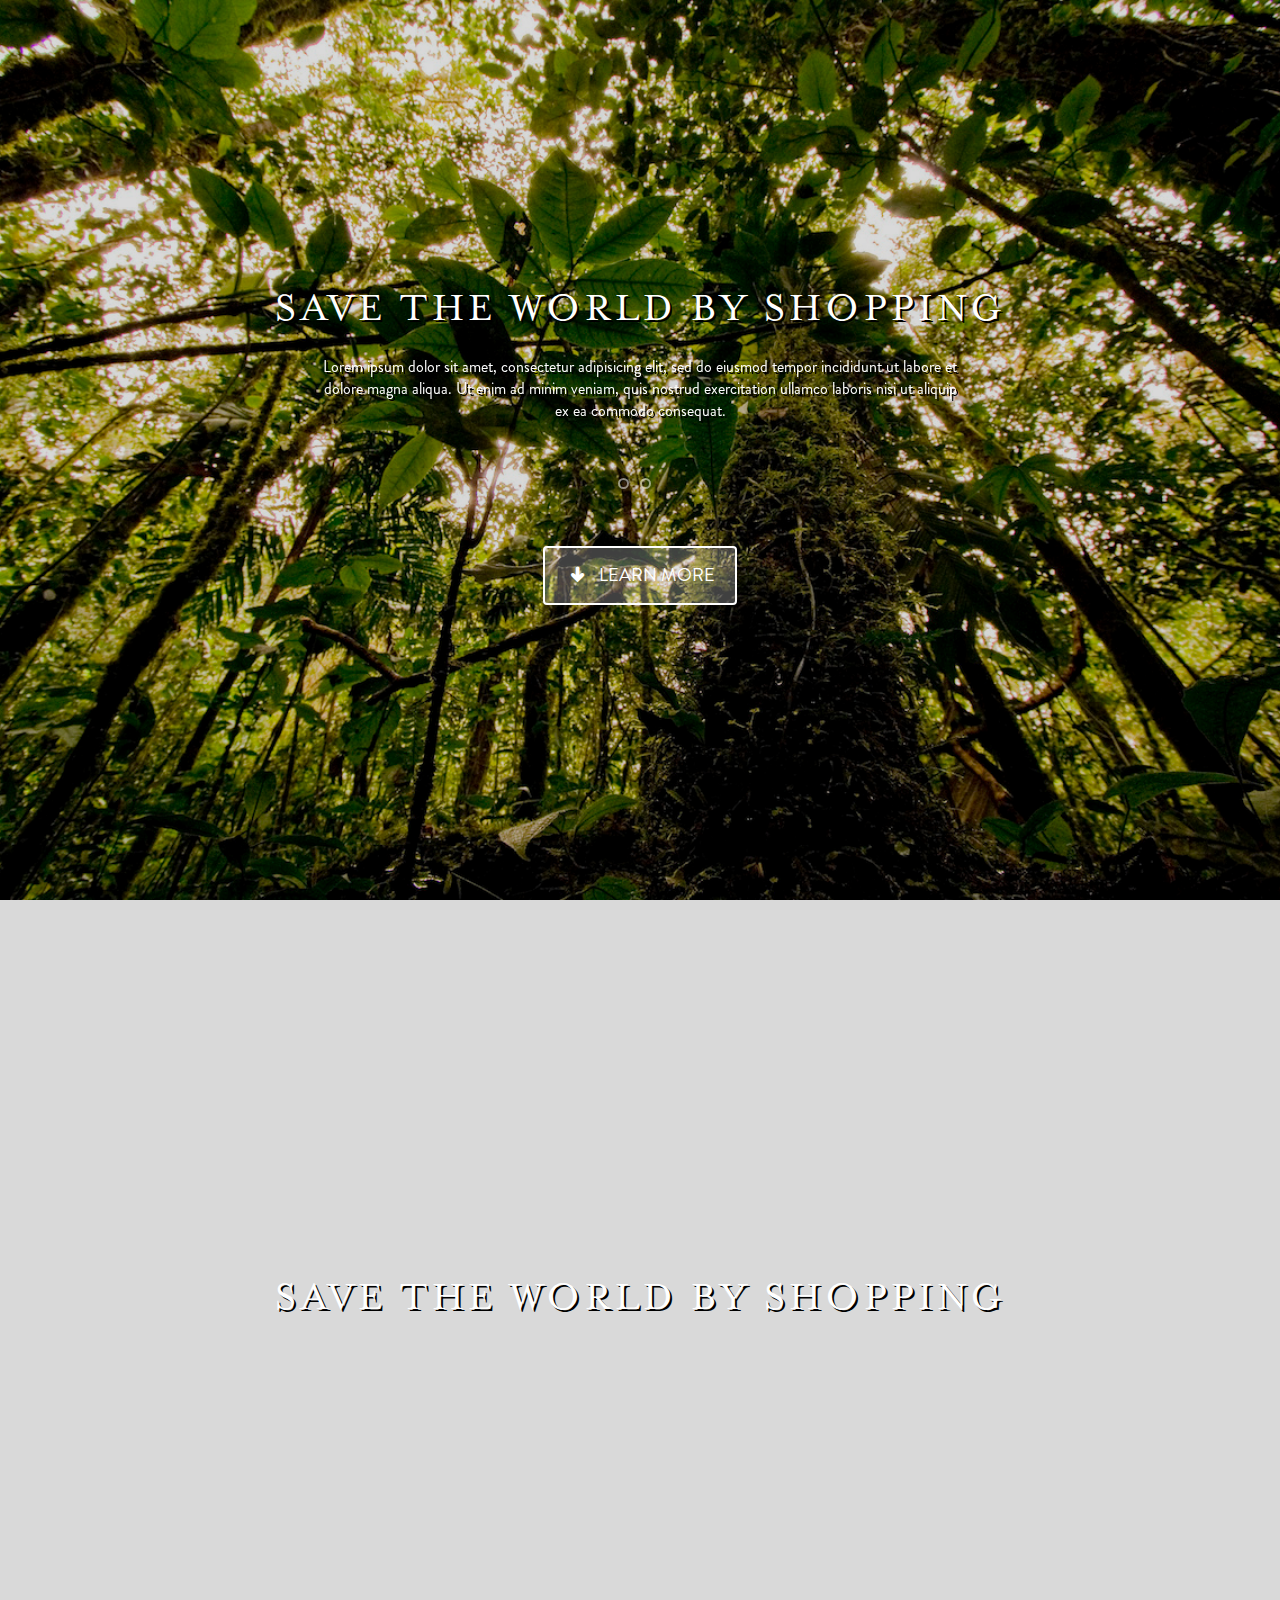
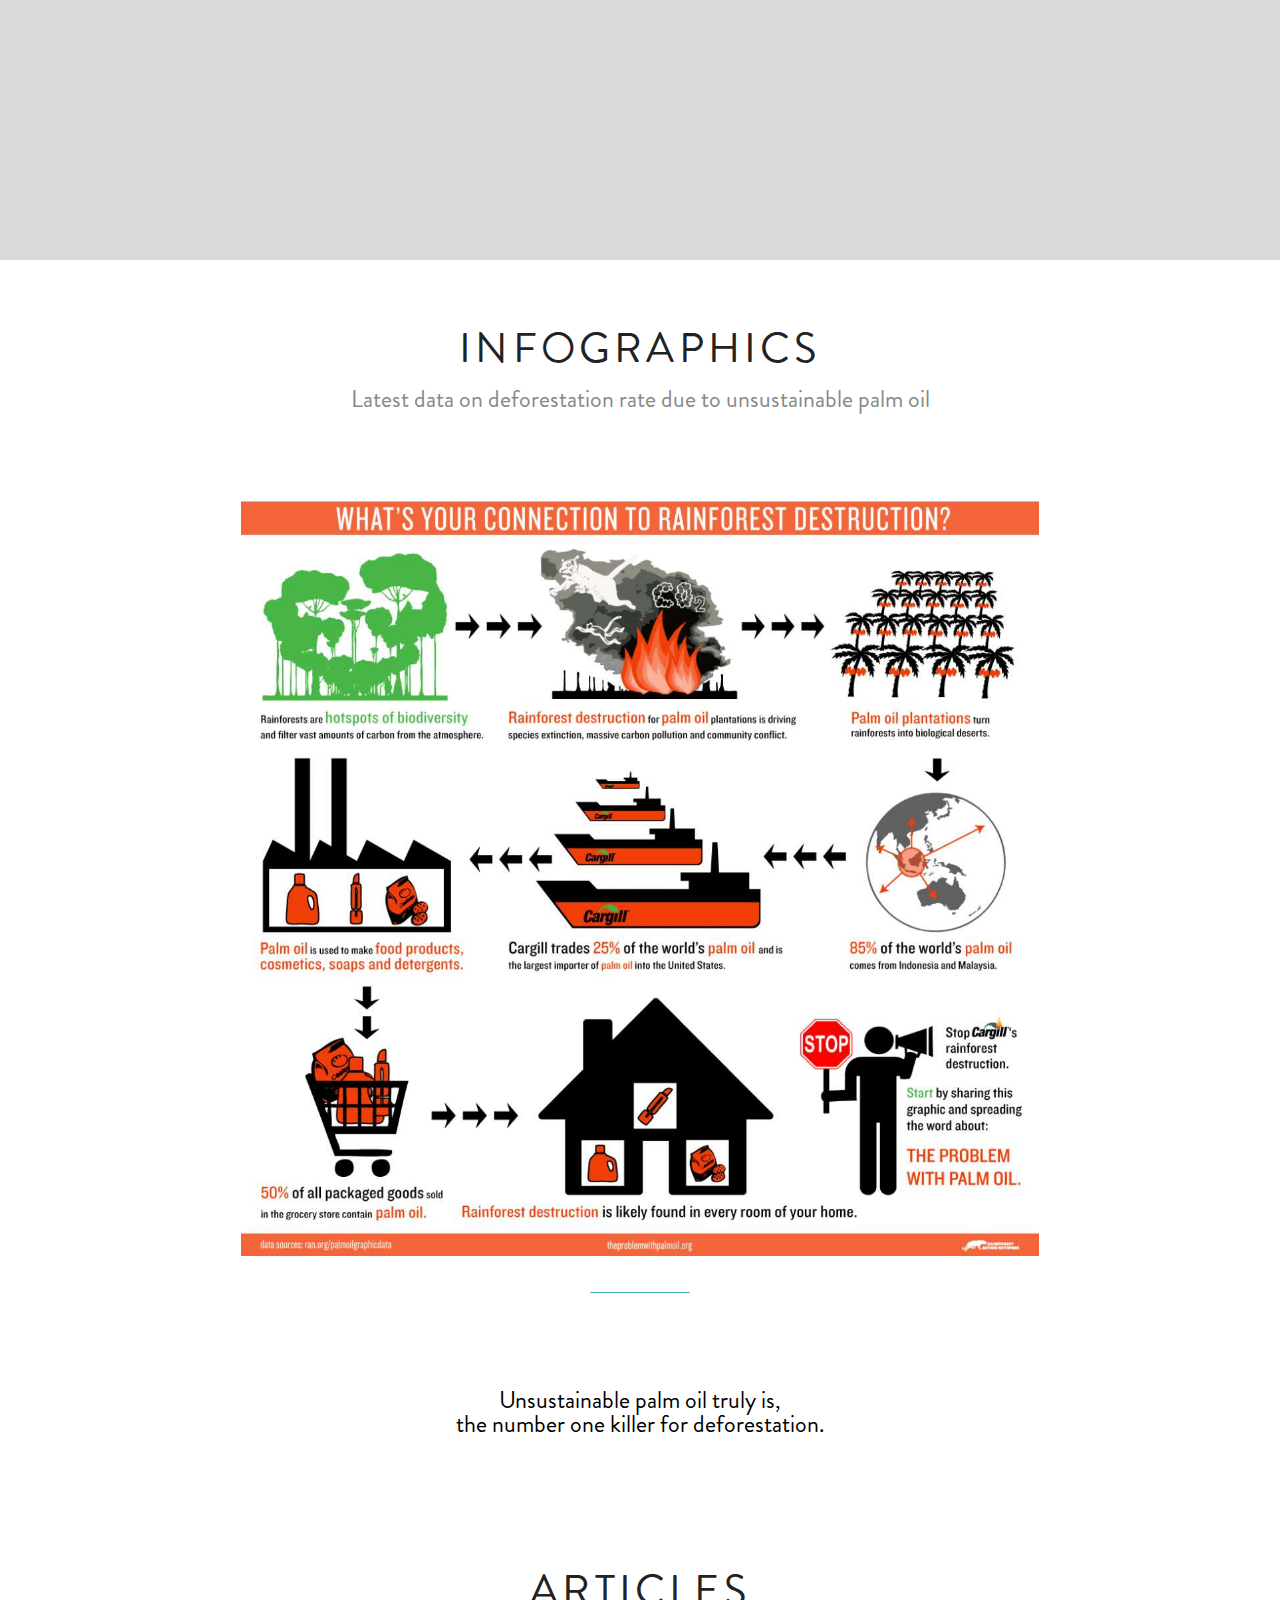
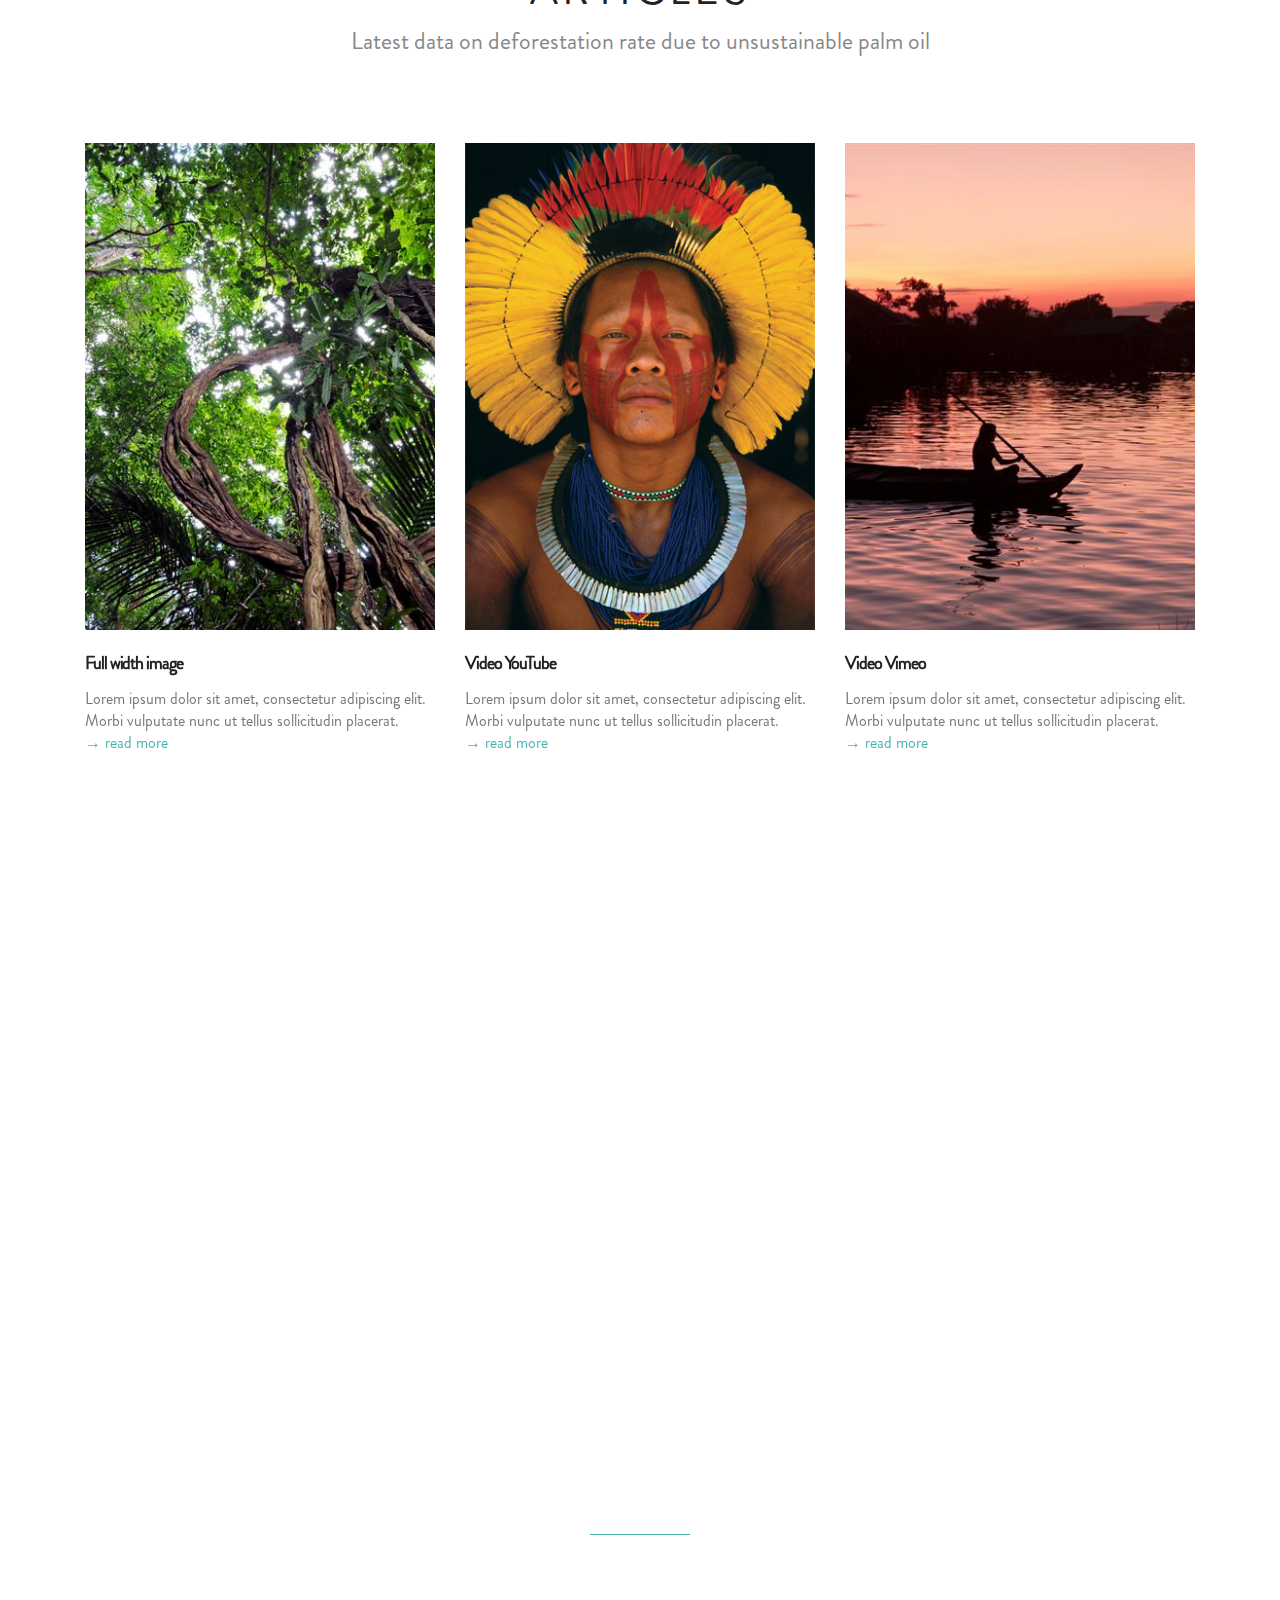
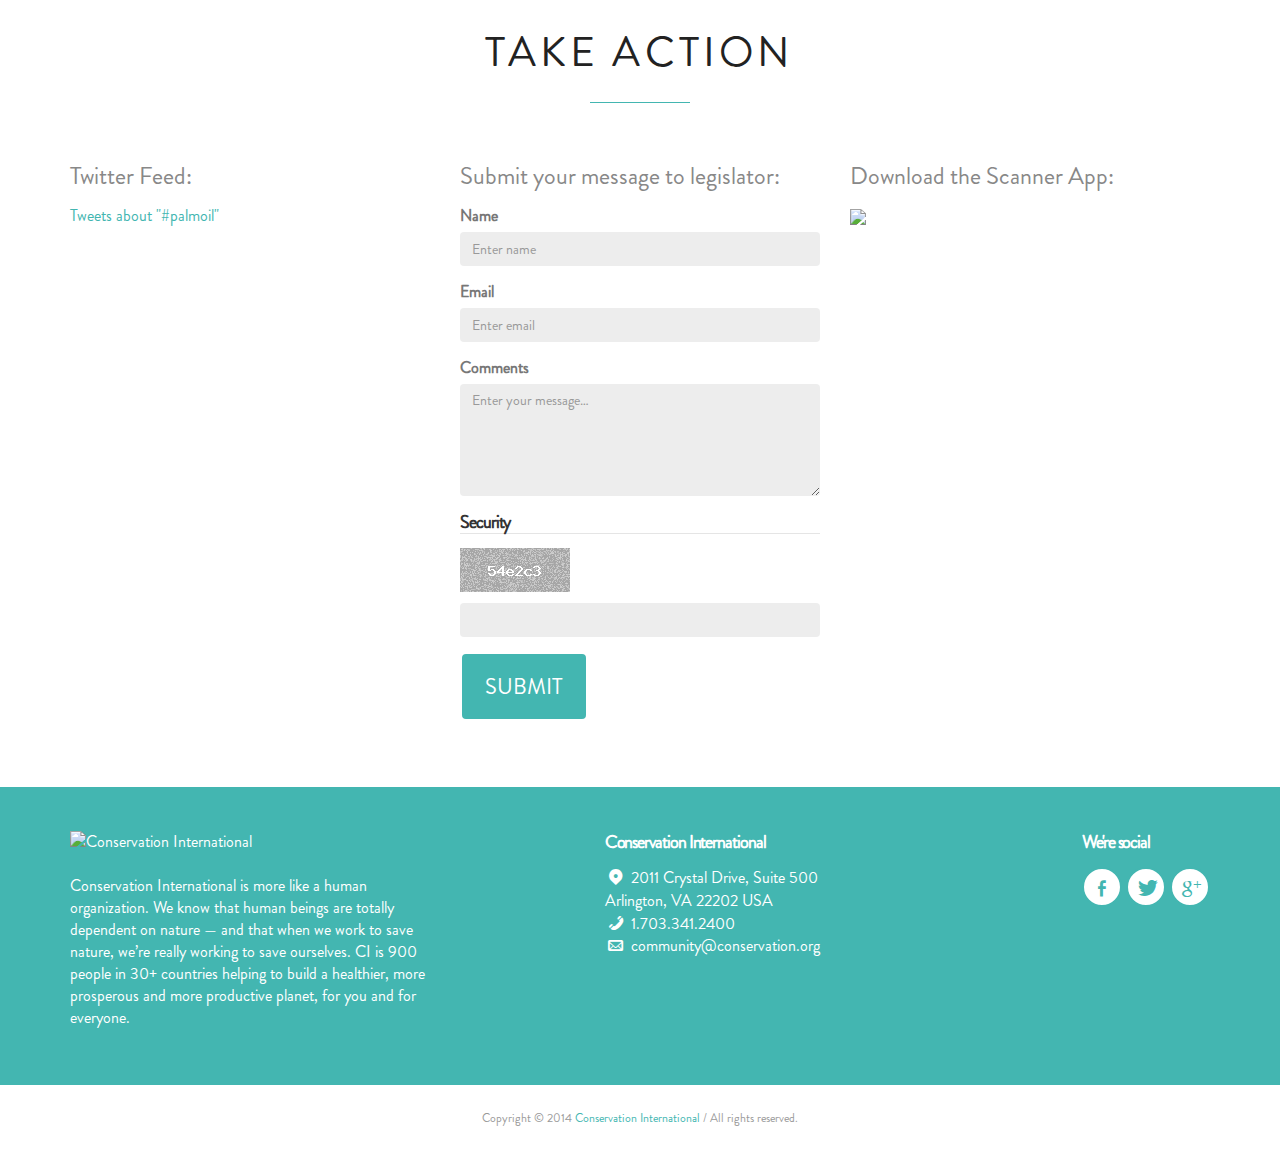
==== index.html @ 69b13fef "first commit" ====
<!DOCTYPE html>
<!--[if lt IE 7 ]><html class="ie ie6" lang="en"> <![endif]-->
<!--[if IE 7 ]><html class="ie ie7" lang="en"> <![endif]-->
<!--[if IE 8 ]><html class="ie ie8" lang="en"> <![endif]-->
<!--[if (gte IE 9)|!(IE)]><!-->
<html lang="en">
<!--<![endif]-->
<head>
		<!-- Basic Page Needs
		================================================== -->
		<meta charset="utf-8">
		<title>Conservation International</title>
		<meta name="description" content="Conservation International">
		<meta name="author" content="Chip">
		<!-- Mobile Specific Metas
		================================================== -->
		<meta name="viewport" content="width=device-width, initial-scale=1, maximum-scale=1">
		<!-- CSS
		================================================== -->
		<!-- Bootstrap  -->
		<link type="text/css" rel="stylesheet" href="css/bootstrap.min.css">
		<!-- web font  -->
		<!-- plugin css  -->
		<link rel="stylesheet" type="text/css" href="js-plugin/animate.css" />
		<link rel="stylesheet" type="text/css" href="js-plugin/magnific-popup.css" />
		<link type="text/css" rel="stylesheet" href="js-plugin/style.css">
		<link rel="stylesheet" type="text/css" href="js-plugin/flexslider.css" />
		<link rel="stylesheet" type="text/css" href="js-plugin/jquery.pageslide.css" />
		<!-- Owl carousel-->
		<link rel="stylesheet" href="js-plugin/owl.carousel.css">
		<link rel="stylesheet" href="js-plugin/owl.theme.css">
		<!-- icon fonts -->
		<link type="text/css" rel="stylesheet" href="css/custom-icons.css">
		<link type="text/css" rel="stylesheet" href="css/custom-icons-ie7.css">
		<!-- Custom css -->
		<link type="text/css" rel="stylesheet" href="css/layout.css">
		<link type="text/css" id="colors" rel="stylesheet" href="css/sea-green.css">
		<!--[if lt IE 9]><script src="http://html5shim.googlecode.com/svn/trunk/html5.js"></script> <![endif]-->
		<script src="js-plugin/modernizr-2.6.1.min.js"></script>
		<!-- Favicons
		================================================== -->
		<link rel="shortcut icon" href="images/favicon.ico">
		<link rel="apple-touch-icon" href="images/apple-touch-icon.png">
		<link rel="apple-touch-icon" sizes="72x72" href="images/apple-touch-icon-72x72.png">
		<link rel="apple-touch-icon" sizes="114x114" href="images/apple-touch-icon-114x114.png">
		<link rel="apple-touch-icon" sizes="144x144" href="images/apple-touch-icon-144x144.png">
	</head>
	<body data-spy="scroll" data-target="#scrollTarget" data-offset="150" id="fullScreen">
		<!-- Preloader -->
		<!-- <div id="preloader">
			<div id="status">
				<img src="images/theme-pics/loader.gif" alt=""/><h1 class="noSubtitle">Welcome home</h1>
			</div>
		</div> -->
		<!-- Preloader -->
		<!-- Primary Page Layout 
		================================================== -->
		<!-- globalWrapper -->
		<div id="globalWrapper" class="localscroll">
			<!-- header -->
			<header id="mainHeader" class="navbar-fixed-top" role="banner">
				<div class="container">
					<nav class="navbar navbar-default scrollMenu" role="navigation">
						<div class="navbar-header">
							<button type="button" class="navbar-toggle" data-toggle="collapse" data-target=".navbar-ex1-collapse"> <span class="sr-only">Toggle navigation</span> <span class="icon-bar"></span> <span class="icon-bar"></span> <span class="icon-bar"></span> </button>
							<a class="navbar-brand" href="index-fullscreen.html">
								<h2>Palm Oil Web Hub</h2>
								<!-- <img src="images/main-logo.png" alt="Ashley website template"/>-->
							</a> </div>
							<div class="collapse navbar-collapse navbar-ex1-collapse" id="scrollTarget">
								<ul class="nav navbar-nav pull-right">
									<li class="active"><a href="#homeFullScreen"><i class="icon-home-outline"></i>Home</a> </li>
									<li><a href="#infographics"><i class="icon-star"></i>Infographics</a> </li>
									<li><a href="#articles"><i class="icon-thumbs-up"></i>Articles</a> </li>
									<li><a href="#video"><i class="icon-popup-1"></i>Video</a> </li>
									<li><a href="#takeaction"><i class="icon-users"></i>Take Action</a> </li>
									<!-- <li><a href="#contactSlice"><i class="icon-mail"></i>Contact</a> </li> -->
								</ul>
							</div>

						</nav>
					</div>
				</header>
				<!-- header -->
				<!-- content -->
				<section id="homeFullScreen" data-stellar-background-ratio="0.5">
					<div class="maskParent" >
						<div class="paralaxMask"></div>
						<div id="fullScreenSliderWrapper">
							<div id="logoBig">
								<!-- <img class="img-responsive" src="images/main-logo-big.png" alt="Little Neko Ashley Bootstrap 3 Parallax One Page" /> -->
								<h1>Save the World by Shopping</h1>	
							</div>

							<div class="flexslider" id="flexHome">
								<ul class="slides">
									<!-- <li>
										<h1>Save the World by Shopping</h1>							
									</li> -->
									<li>
										<p>Lorem ipsum dolor sit amet, consectetur adipisicing elit, sed do eiusmod tempor incididunt ut labore et dolore magna aliqua. Ut enim ad minim veniam, quis nostrud exercitation ullamco laboris nisi ut aliquip ex ea commodo consequat.</p>
									</li>
									<li>
										<p>Lorem ipsum dolor sit amet, consectetur adipisicing elit, sed do eiusmod tempor incididunt ut labore et dolore magna aliqua. Ut enim ad minim veniam, quis nostrud exercitation ullamco laboris nisi ut aliquip ex ea commodo consequat.</p>
									</li>
								</ul>
							</div> 
							<a href="#paralaxSlice5" class="homeBtn btn"><i class="icon-down"></i>learn more</a>
						</div>
					</div>
				</section>
				<!-- about us -->
				<!-- <section class="slice noPaddingBottom" id="about">
					<div class="container">
						<div class="row">
							<div class="col-xs-12">
								<h1>About us</h1>
								<h2 class="subTitle">Ashley is a versatile one page website template</h2>
							</div>
						</div>

						<div class="row">
							<div class="col-sm-4"> <img src="images/theme-pics/services.png" alt="services" class="img-responsive"> </div>
							<div class="col-sm-4">
								<h2>Build your website, now!</h2>

								<p>This did not seem to encourage the witness at all: he kept shifting  from one foot to the other, looking uneasily at the Queen, and in  his confusion he bit a large piece out of his teacup instead of the  bread-and-butter.
								</p>

								<p>Just at this moment Alice felt a very curious sensation, which puzzled  her a good deal until she made out what it was: she was beginning to  grow larger again, and she thought at first she would get up and leave  the court; but on second thoughts she decided to remain where she was as  long as there was room for her.'Have you guessed the riddle yet?' the Hatter said, turning to Alice again.
								</p>
							</div>

							<div class="col-sm-4">
								<h2>Ashley website template</h2>
								<p> The Hatter's remark seemed to have no sort of meaning in it, and yet it was certainly English. 'I don't quite understand you,' she said, as politely as she could. 'The Dormouse is asleep again,' said the Hatter, and he poured a little hot tea upon its nose. </p>
								<h3>I don't quite understand you</h3>
								<p> The Dormouse shook its head impatiently, and said, without opening its eyes, 'Of course, of course; just what I was going to remark myself.'  </p>
							</div>
						</div>
						<div class="row">
							<div class="col-xs-12 mt30">
								<div class="alert alert-info alert-dismissable">
									<button type="button" class="close" data-dismiss="alert" aria-hidden="true">&times;</button>
									<strong>Heads up!</strong> This template comes with all the features you need. <a href="features.html" class="alert-link portfolioSheet">check them here</a>
								</div>
							</div>
						</div>
						<div class="row mt30">
							<div class="col-md-8">
								<div class="jumbotron">
									<div class="container">
										<h2> You will fall in love with Ashley!</h2>
										<p>This is a simple hero unit, a simple jumbotron-style component for calling extra attention to featured content or information.</p>
										<p><a class="btn btn-lg" href="https://wrapbootstrap.com/theme/ashley-one-page-parallax-bootstrap-3-WB0R11207">Buy me now!</a></p>
									</div>
								</div>		
							</div>
							<div class="col-md-4 hidden-xs">
								<img src="images/theme-pics/home-girl.png" alt="Ashley, Bootstrap website template" class="img-responsive">
							</div>
						</div>
					</div>
				</section> -->
				<!-- about us -->

				<!-- services -->
				<!-- <section class="slice color4" id="services">
					<div class="container">
						<div class="row">
							<div class="col-xs-12">
								<h1>Our services</h1>
								<h2 class="subTitle">We are doing a couple of things you might be interested in</h2>
							</div>
						</div>
						<div class="row">
							<div class="col-md-3 col-sm-6 ">
								<article class="boxFeature-2">
									<i class="icon-star iconBig"></i>
									<h2>Clean design</h2>
									<p>Elegant layouts that help you organize your content in the best way</p>
								</article>
							</div>

							<div class="col-md-3 col-sm-6">
								<article class="boxFeature-2">
									<i class="icon-code-outline iconBig"></i>
									<h2>HTML5 & CSS3</h2>
									<p>Built with modern technologies like HTML5 and CSS3, SEO optimised</p>
								</article>
							</div>

							<div class="col-md-3 col-sm-6">
								<article class="boxFeature-2">
									<i class="icon-th-large-outline iconBig"></i>
									<h2>Responsive design</h2>
									<p>Compatible with various desktop, tablet, and mobile devices.</p>
								</article>
							</div>

							<div class="col-md-3 col-sm-6">
								<article class="boxFeature-2">
									<i class="icon-pencil iconBig"></i>
									<h2>Easy Customization</h2>
									<p>Clear code and documentation, base on Bootstrap 3</p>
								</article>
							</div>	

						</div>
					</div>
				</section> -->
				<!-- services --> 






				
				<div id="paralaxSlice5" data-stellar-background-ratio="0.5">
					<div class="maskParent">
						<div class="paralaxMask"></div>
						<div class="paralaxText container">
							<div id="logoBig">
								<!-- <img class="img-responsive" src="images/main-logo-big.png" alt="Little Neko Ashley Bootstrap 3 Parallax One Page" /> -->
								<h1>Save the World by Shopping</h1>	
							</div>

							<div class="flexslider" id="flexHome">
								<ul class="slides">
									<li>
										<p>Lorem ipsum dolor sit amet, consectetur adipisicing elit, sed do eiusmod tempor incididunt ut labore et dolore magna aliqua. Ut enim ad minim veniam, quis nostrud exercitation ullamco laboris nisi ut aliquip ex ea commodo consequat.</p>
									</li>
									<li>
										<p>Lorem ipsum dolor sit amet, consectetur adipisicing elit, sed do eiusmod tempor incididunt ut labore et dolore magna aliqua. Ut enim ad minim veniam, quis nostrud exercitation ullamco laboris nisi ut aliquip ex ea commodo consequat.</p>
									</li>
								</ul>
							</div> 
							<!-- <blockquote class="bigTitle">Mobile first, truly responsive,<br /> based on bootstrap 3</blockquote> -->
						</div>
					</div>
				</div>
	
				<section class="slice" id="infographics">
					<div class="container clearfix">
						<div class="row">
							<div class="col-sm-12">
								<h1>Infographics</h1>
								<h2 class="subTitle">Latest data on deforestation rate due to unsustainable palm oil</h2>
								<img src="images/infographic.jpg" style="width:70%; height:auto; margin:auto; display: block;">
							</div>
						</div>
					</div>
				</section>		


				<section class="slice" id="quote">
					<div class="container clearfix">
						<div class="row">
							<div class="col-sm-12">
								<h2 style="width:100%; color:#000; margin:auto; text-align: center;">Unsustainable palm oil truly is,<br /> the number one killer for deforestation.</h2>
							</div>
						</div>
					</div>
				</section>	
							<!-- <nav id="filter" class="col-md-12 text-center">
								<ul>
									<li><a href="" class="current btn btn-sm" data-filter="*">All</a></li>
									<li><a href=""  class="btn btn-sm" data-filter=".graphics" >Graphics</a></li>
									<li><a href=""  class="btn btn-sm" data-filter=".women">Women</a></li>
									<li ><a href="" class="btn btn-sm" data-filter=".cats">Cats</a></li>
								</ul>
							</nav> -->
				<section class="slice" id="articles">
					<div class="container clearfix">
						<div class="row">
							<div class="col-sm-12">			
							<h1>Articles</h1>
								<h2 class="subTitle">Latest data on deforestation rate due to unsustainable palm oil</h2>

							<div class="portfolio-items  isotopeWrapper clearfix imgHover" id="3">
								<article class="col-sm-4 isotopeItem women">
									<section class="imgWrapper">
										<img alt="" src="images/vign6.png" class="img-responsive">
									</section>
									<div class="mediaHover">
										<div class="mask"></div>
										<div class="iconLinks"> 
											<a href="portfolio-project-fullwidth-image.html" title="link" class="sizer portfolioSheet">
												<i class="icon-picture iconRounded iconBig"></i>
												<span>link</span>
											</a> 
											<a href="images/zoom6.jpg" class="image-link" title="Full width image">
												<i class="icon-search iconRounded iconBig"></i>
												<span>zoom</span>
											</a> 
										</div>
									</div>
									<section class="boxContent">
										<h3>Full width image</h3>
										<p>
											Lorem ipsum dolor sit amet, consectetur adipiscing elit. Morbi vulputate nunc ut tellus sollicitudin placerat. <br>
											<a href="portfolio-project-fullwidth-image.html" class="moreLink portfolioSheet">&rarr; read more</a>
										</p>
									</section>
								</article>

								<article class="col-sm-4 isotopeItem cats">
									<section class="imgWrapper"> 
										<img alt="" src="images/vign1.png" class="img-responsive"> 
									</section>
									<div class="mediaHover">
										<div class="mask"></div>
										<div class="iconLinks"> 
											<a href="portfolio-project-fullwidth-video.html" title="link" class="portfolioSheet sizer">
												<i class="icon-videocam iconRounded iconBig"></i>
												<span>link</span>
											</a> 
											<a href="http://www.youtube.com/watch?v=aqrtF7L86NQ" class="image-iframe" title="Video Popup" >
												<i class="icon-search iconRounded iconBig"></i>
												<span>video</span>
											</a> 
										</div>   
									</div>
									<section class="boxContent">
										<h3>Video YouTube</h3>
										<p>Lorem ipsum dolor sit amet, consectetur adipiscing elit. Morbi vulputate nunc ut tellus sollicitudin placerat. <br>
											<a href="portfolio-project-fullwidth-video.html" class="moreLink portfolioSheet">&rarr; read more</a>
										</p>
									</section>
								</article>

								<article class="col-sm-4 isotopeItem graphics">
									<section class="imgWrapper">
										<img alt="" src="images/vign7.png" class="img-responsive">
									</section>
									<div class="mediaHover">
										<div class="mask"></div>
										<div class="iconLinks"> 
											<a href="portfolio-project-fullwidth-video.html" title="link" class="sizer portfolioSheet">
												<i class="icon-videocam iconRounded iconBig"></i>
												<span>link</span>
											</a> 
											<a href="http://vimeo.com/ondemand/5335/75660130" class="image-iframe" title="Video Popup" >
												<i class="icon-search iconRounded iconBig"></i>
												<span>video</span>
											</a> 
										</div>
									</div>
									<section class="boxContent">
										<h3>Video Vimeo</h3>
										<p>Lorem ipsum dolor sit amet, consectetur adipiscing elit. Morbi vulputate nunc ut tellus sollicitudin placerat. <br>
											<a href="portfolio-project-fullwidth-video.html" class="moreLink portfolioSheet">&rarr; read more</a>
										</p>
									</section>
								</article>

								<!-- <article class="col-sm-4 isotopeItem cats">
									<section class="imgWrapper">
										<img alt="" src="images/vign3.jpg" class="img-responsive">
									</section>
									<div class="mediaHover">
										<div class="mask"></div>
										<div class="iconLinks"> 
											<a href="portfolio-project-fullwidth-carousel.html" title="link" class="sizer portfolioSheet">
												<i class="icon-camera iconRounded iconBig"></i>
												<span>link</span>
											</a> 
											<a href="images/carousel-1.jpg" class="image-link" title="Zoom" data-gallery="images/carousel-2.jpg,images/carousel-3.jpg">
												<i class="icon-search iconRounded iconBig"></i>
												<span>gallery</span>
											</a> 
										</div>
									</div>
									<section class="boxContent">
										<h3>Gallery</h3>
										<p> Lorem ipsum dolor sit amet, consectetur adipiscing elit. Morbi vulputate nunc ut tellus sollicitudin placerat. <br>
											<a href="portfolio-project-fullwidth-carousel.html" class="moreLink portfolioSheet">&rarr; read more</a> 
										</p>
									</section>
								</article>
								<article class="col-sm-4 isotopeItem cats">
									<section class="imgWrapper"> 
										<img alt="" src="images/vign2.jpg" class="img-responsive"> 
									</section>
									<div class="mediaHover">
										<div class="mask"></div>
										<div class="iconLinks">
											<a href="portfolio-project-fullwidth-carousel.html" title="link" class="sizer portfolioSheet"> <i class="icon-picture iconRounded iconBig"></i>
												<span>link</span>
											</a>
											<a href="images/zoom2.jpg" class="image-link" title="Gallery Popup" >
												<i class="icon-search iconRounded iconBig"></i>
												<span>zoom</span>
											</a>
										</div>
									</div>
									<section class="boxContent">
										<h3>Lorem ipsum dolor sit amet</h3>
										<p> Lorem ipsum dolor sit amet, consectetur adipiscing elit. Morbi vulputate nunc ut tellus sollicitudin placerat. <br>
											<a href="portfolio-project-fullwidth-carousel.html" class="moreLink portfolioSheet">&rarr; read more</a> 
										</p>
									</section>
								</article>

								<article class="col-sm-4 isotopeItem women">
									<section class="imgWrapper"> 
										<img alt="" src="images/vign4.jpg" class="img-responsive"> 
									</section>
									<div class="mediaHover">
										<div class="mask"></div>
										<div class="iconLinks">
											<a href="portfolio-project-fullwidth-image.html" title="link" class="sizer portfolioSheet">
												<i class="icon-picture iconRounded iconBig"></i>
												<span>link</span>
											</a>
											<a href="images/zoom4.jpg" class="image-link" title="Zoom">
												<i class="icon-search iconRounded iconBig"></i>
												<span>zoom</span>
											</a>
										</div>
									</div>
									<section class="boxContent">
										<h3>Lorem ipsum dolor sit amet</h3>
										<p> Lorem ipsum dolor sit amet, consectetur adipiscing elit. Morbi vulputate nunc ut tellus sollicitudin placerat. <br>
											<a href="portfolio-project-fullwidth-image.html" class="moreLink portfolioSheet">&rarr; read more</a> 
										</p>
									</section>
								</article>


								<article class="col-sm-4 isotopeItem graphics">
									<section class="imgWrapper"> 
										<img alt="" src="images/vign8.jpg" class="img-responsive"> 
									</section>
									<div class="mediaHover">
										<div class="mask"></div>
										<div class="iconLinks">
											<a href="portfolio-project-fullwidth-image.html" title="link" class="sizer portfolioSheet">
												<i class="icon-picture iconRounded iconBig"></i>
												<span>link</span>
											</a>
											<a href="images/zoom8.jpg" class="image-link" title="Zoom" >
												<i class="icon-search iconRounded iconBig"></i>
												<span>zoom</span>
											</a>
										</div>
									</div>
									<section class="boxContent">
										<h3>Lorem ipsum dolor sit amet</h3>
										<p>Lorem ipsum dolor sit amet, consectetur adipiscing elit. Morbi vulputate nunc ut tellus sollicitudin placerat.<br>
											<a href="portfolio-project-fullwidth-image.html" class="moreLink portfolioSheet">&rarr; read more</a> 
										</p>
									</section>
								</article>

								<article class="col-sm-4 isotopeItem women">
									<section class="imgWrapper"> 
										<img alt="" src="images/vign5.jpg" class="img-responsive"> 
									</section>
									<div class="mediaHover">
										<div class="mask"></div>
										<div class="iconLinks">
											<a href="portfolio-project-fullwidth-image.html" title="link" class="sizer portfolioSheet">
												<i class="icon-picture iconRounded iconBig"></i>
												<span>link</span>
											</a>
											<a href="images/zoom5.jpg" class="image-link" title="Zoom" >
												<i class="icon-search iconRounded iconBig"></i>
												<span>zoom</span>
											</a>
										</div>
									</div>
									<section class="boxContent">
										<h3>Lorem ipsum dolor sit amet</h3>
										<p>Lorem ipsum dolor sit amet, consectetur adipiscing elit. Morbi vulputate nunc ut tellus sollicitudin placerat.<br>
											<a href="portfolio-project-fullwidth-image.html" class="moreLink portfolioSheet">&rarr; read more</a> 
										</p>
									</section>
								</article>

								<article class="col-sm-4 isotopeItem graphics">
									<section class="imgWrapper"> 
										<img alt="" src="images/vign9.jpg" class="img-responsive"> 
									</section>
									<div class="mediaHover">
										<div class="mask"></div>
										<div class="iconLinks">
											<a href="portfolio-project-fullwidth-carousel.html" title="link" class="sizer portfolioSheet">
												<i class="icon-camera iconRounded iconBig"></i>
												<span>link</span>
											</a>
											<a href="images/zoom9.jpg" class="image-link" title="Zoom">
												<i class="icon-search iconRounded iconBig"></i>
												<span>zoom</span>
											</a> </div>
										</div>
										<section class="boxContent">
											<h3>Lorem ipsum dolor sit amet</h3>
											<p> Lorem ipsum dolor sit amet, consectetur adipiscing elit. Morbi vulputate nunc ut tellus sollicitudin placerat. <br>
												<a href="portfolio-project-fullwidth-carousel.html" class="moreLink portfolioSheet">&rarr; read more</a> 
											</p>
										</section> 
									</article>-->

								</div>
								<br>
								<br>
								<section id="video">
								<div class="videoWrapper">
									<!-- Copy & Pasted from YouTube -->
									<iframe width="560" height="349" src="http://player.vimeo.com/video/27234046" frameborder="0" allowfullscreen></iframe>
								</div>
							</section>
							</div>
						</div>
					</section>

					<!-- 
					<div id="paralaxSlice1" data-stellar-background-ratio="0.5">
						<div class="maskParent">
							<div class="paralaxMask"></div>
							<div class="paralaxText">
								<i class="icon-star iconBig"></i>
								<blockquote class="mt15">Write drunk; edit sober.<br/><small>ERNEST HEMINGWAY </small></blockquote>
							</div>
						</div>
					</div>
					<section class="slice" id="team">
						<div class="container">
							<div class="row">
								<div class="col-xs-12">
									<h1>Meet our team</h1>
									<h2 class="subTitle">We are beautiful and smart</h2>
								</div>
								
								<div class="col-sm-4">
									<article>
										<div><img src="images/pic2.jpg" alt="" class="img-responsive"></div>
										<div class="boxContent color4">
											<h3>Johanna Newsom</h3>
											<p>Salesman</p>
										</div>
										<div class="boxContent color1"> <a href="mailto:your.email@little-neko.com">j.newsom@ashley.com</a>
											<ul class="socialNetwork mt15">
												<li><a href="#" class="tips" title="" data-original-title="follow me on Facebook"><i class="icon-facebook-1 iconRounded"></i></a></li>
												<li><a href="#" class="tips" title="" data-original-title="follow me on Twitter"><i class="icon-twitter-bird iconRounded"></i></a></li>
												<li><a href="#" class="tips" title="" data-original-title="follow me on Google+"><i class="icon-gplus-1 iconRounded"></i></a></li>
												<li><a href="#" class="tips" title="" data-original-title="follow me on Linkedin"><i class="icon-linkedin-1 iconRounded"></i></a></li>
												<li><a href="#" class="tips" title="" data-original-title="follow me on Tumblr"><i class="icon-tumblr-1 iconRounded"></i></a></li>
											</ul>
										</div>
									</article>
								</div>
								<div class="col-sm-4">
									<article>
										<div><img src="images/pic3.jpg" alt="" class="img-responsive"></div>
										<div class="boxContent color4">
											<h3>Alexander Doe</h3>
											<p>Graphic designer</p>
										</div>
										<div class="boxContent color1"> <a href="mailto:your.email@little-neko.com">a.doe@ashley.com</a>
											<ul class="socialNetwork mt15">
												<li><a href="#" class="tips" title="" data-original-title="follow me on Facebook"><i class="icon-facebook-1 iconRounded"></i></a></li>
												<li><a href="#" class="tips" title="" data-original-title="follow me on Twitter"><i class="icon-twitter-bird iconRounded"></i></a></li>
												<li><a href="#" class="tips" title="" data-original-title="follow me on Google+"><i class="icon-gplus-1 iconRounded"></i></a></li>
												<li><a href="#" class="tips" title="" data-original-title="follow me on Linkedin"><i class="icon-linkedin-1 iconRounded"></i></a></li>
												<li><a href="#" class="tips" title="" data-original-title="follow me on YouTube"><i class="icon-youtube iconRounded"></i></a></li>
											</ul>
										</div>
									</article>
								</div>
								<div class="col-sm-4">
									<article>
										<div><img src="images/pic4.jpg" alt="" class="img-responsive"></div>
										<div class="boxContent color4">
											<h3>Pamela Anderson</h3>
											<p>Programmer</p>
										</div>
										<div class="boxContent color1"> <a href="mailto:your.email@little-neko.com">p.anderson66@ashley.com</a>
											<ul class="socialNetwork mt15">
												<li> <a href="#" class="tips" title="" data-original-title="follow me on Facebook"><i class="icon-facebook-1 iconRounded"></i></a> </li>
												<li> <a href="#" class="tips" title="" data-original-title="follow me on Twitter"><i class="icon-twitter-bird iconRounded"></i></a> </li>
												<li> <a href="#" class="tips" title="" data-original-title="follow me on Google+"><i class="icon-gplus-1 iconRounded"></i></a> </li>
												<li> <a href="#" class="tips" title="" data-original-title="follow me on Linkedin"><i class="icon-linkedin-1 iconRounded"></i> </a> </li>
												<li> <a href="#" class="tips" title="" data-original-title="follow me on Flickr"><i class="icon-flickr iconRounded"></i> </a> </li>
											</ul>
										</div>
									</article>
								</div>
							</div>
						</div>
					</section>

					<div id="paralaxSlice4" data-stellar-background-ratio="0.5" >
						<div class="maskParent">
							<div class="paralaxMask"></div>

							<div class="paralaxText">
								<blockquote>Keep in touch with us</blockquote>

							</div>
						</div>
					</div>

				-->
					<section class="slice"  id="takeaction" >
						<div class="container">
							<div class="row">

								<div class="col-sm-12">
									<h1 class="noSubtitle">Take Action</h1>
								</div>
								
								<div class="col-sm-4">
									<h2>Twitter Feed:</h2>
									<a class="twitter-timeline" href="https://twitter.com/search?q=%23palmoil" data-widget-id="470923567345831936">Tweets about "#palmoil"</a>
<script>!function(d,s,id){var js,fjs=d.getElementsByTagName(s)[0],p=/^http:/.test(d.location)?'http':'https';if(!d.getElementById(id)){js=d.createElement(s);js.id=id;js.src=p+"://platform.twitter.com/widgets.js";fjs.parentNode.insertBefore(js,fjs);}}(document,"script","twitter-wjs");</script>
								</div>


								<form method="post" action="js-plugin/neko-contact-ajax-plugin/php/form-handler.php" id="contactfrm" role="form">

								<div class="col-sm-4"> 
									<h2>Submit your message to legislator:</h2>
									<div class="form-group">
										<label for="name">Name</label>
										<input type="text" class="form-control" name="name" id="name" placeholder="Enter name"  title="Please enter your name (at least 2 characters)"/>
									</div>
									<div class="form-group">
										<label for="email">Email</label>
										<input type="email" class="form-control" name="email" id="email" placeholder="Enter email" title="Please enter a valid email address"/>
									</div>
									<div class="form-group">
										<label for="comments">Comments</label>
										<textarea name="comment" class="form-control" id="comments" cols="3" rows="5" placeholder="Enter your message…" title="Please enter your message (at least 10 characters)"></textarea>
									</div>
									<fieldset class="clearfix securityCheck">
										<legend>Security</legend>
										<div class="form-group">
											<img src="js-plugin/image.php" alt="Image verification" id="verifyImg"/>
											<input class="required form-control" id="verify" name="verify" type="text" >
										</div>
									</fieldset>
									
									<div class="result"></div>
									<button name="submit" type="submit" class="btn btn-lg" id="submit"> Submit</button>
									
								</div>
								</form>
									
									<div class="col-sm-4">
										<h2>Download the Scanner App:</h2>
										<div class="form-group">
											<img src="http://wheniwork.com/wp-content/themes/wheniwork-2013/library/images/android-employee-scheduling-app.png" style="width:100%; height:auto;">
										</div>
										
									</div>                        
							</div>
						</div>
					</section>
					
					<!-- call to action -->
					<!-- <div class="container mb15">
						<div class="row">
							<div class="col-md-12">
								<div class="color1 ctaBox ">
									<div class="container">
										<div class="row">
											<div class="col-md-8">
												<h1>
													<strong>Ashley Bootstrap Website Template</strong> is perfect for simple and clean presentation of your business.
												</h1>

											</div>
											<div class="col-md-4">
												<a class="btn btn-lg" title="" href="https://wrapbootstrap.com/theme/ashley-one-page-parallax-bootstrap-3-WB0R11207" target="blank">
													<i class="icon-flash"></i> purchase now
												</a>
											</div>
										</div>
									</div>
								</div>
							</div>
						</div>
					</div> -->
					<!-- call to action -->

					<!-- content -->
					<!-- footer -->
					<footer class="color4">
						<section id="mainFooter">
							<div class="container" id="footer">
								<div class="row">
									<div class="col-sm-4">
										<div class="footerWidget">
											<img src="http://www.conservation.org/style%20library/ci/images/logomark.svg?1392946337" alt="Conservation International" id="footerLogo">
											<p><a href="http://www.conservation.org" title="Conservation International">Conservation International</a> is more like a human organization. We know that human beings are totally dependent on nature — and that​ when we work to save nature, we’re really working to save ourselves. CI is​ 900 people in 30+ countries helping to build a healthier, more prosperous and more productive planet, for you and for everyone. </p>
										</div>
									</div>


									<div class="col-sm-4">
										<div class="footerWidget">
											<h3>Conservation International</h3>
											<address>
												<p> <i class="icon-location"></i>&nbsp;2011 Crystal Drive, Suite 500<br>
													Arlington, VA 22202 USA <br>
													<i class="icon-phone"></i>&nbsp;1.703.341.2400 <br>
													<i class="icon-mail"></i>&nbsp;<a href="mailto:community@conservation.org">community@conservation.org</a>
												</p>
											</address>
										</div>
									</div>

									<div class="col-sm-4">
										<div class="footerWidget">
											<h3>We're social</h3>
											<ul class="socialNetwork pull-right">
												<li><a href="#" class="tips" title="follow me on Facebook"><i class="icon-facebook-1 iconRounded"></i></a></li>
												<li><a href="#" class="tips" title="follow me on Twitter" target="_blank"><i class="icon-twitter-bird iconRounded"></i></a></li>
												<li><a href="#" class="tips" title="follow me on Google+"><i class="icon-gplus-1 iconRounded"></i></a></li>
												<!-- <li><a href="#" class="tips" title="follow me on Linkedin"><i class="icon-linkedin-1 iconRounded"></i></a></li>
												<li><a href="#" class="tips" title="follow me on Dribble"><i class="icon-dribbble iconRounded"></i></a></li> -->
											</ul>     
											
										</div>
									</div>

								</div>
							</div>
						</section>
					</footer>
					<section  id="footerRights">
						<div class="container">
							<div class="row">
								<div class="col-sm-12 text-center">
									<p>Copyright © 2014 <a href="http://www.little-neko.com" target="blank">Conservation International</a> / All rights reserved.</p>
								</div>

							</div>
						</div>
					</section>
					<!-- End footer -->
				</div>
				<!-- global wrapper -->
		<!-- End Document 
		================================================== -->
		<script type="text/javascript" src="js-plugin/respond.min.js"></script>
		<script type="text/javascript" src="js-plugin/jquery.min.js"></script>
		<script type="text/javascript" src="js-plugin/jquery-ui-1.8.23.custom.min.js"></script>
		<!-- third party plugins  -->
		<script type="text/javascript" src="js-plugin/bootstrap.js"></script>
		<script type="text/javascript" src="js-plugin/jquery.easing.1.3.js"></script>

		<script type="text/javascript" src="js-plugin/jquery.flexslider-min.js"></script>

		<script type="text/javascript" src="js-plugin/jquery.isotope.min.js"></script>
		<script type="text/javascript" src="js-plugin/jquery.form.js"></script>
		<script type="text/javascript" src="js-plugin/jquery.validate.min.js"></script>
		<script type="text/javascript" src="js-plugin/jquery.magnific-popup.min.js"></script>
		<script type="text/javascript" src="js-plugin/jquery.scrollTo-1.4.3.1-min.js"></script>
		<script type="text/javascript" src="js-plugin/jquery.localscroll-1.2.7-min.js"></script>
		<script type="text/javascript" src="js-plugin/jquery.stellar.min.js"></script>
		<!-- <script type="text/javascript" src="js-plugin/smoothscroll/SmoothScroll.js"></script> -->
		<script type="text/javascript" src="js-plugin/jquery.pageslide-custom.js"></script>
		<script type="text/javascript" src="js-plugin/jquery.sharrre-1.3.4.min.js"></script>

		<script type="text/javascript" src="js-plugin/owl.carousel.min.js"></script>


		<!-- Custom  -->
		<script type="text/javascript" src="js-plugin/custom.js"></script>
	</body>
	</html>
---- js-plugin/style.css ----
/* Start: Recommended Isotope styles */

/**** Isotope Filtering ****/

.isotope-item {
  z-index: 2;
}

.isotope-hidden.isotope-item {
  pointer-events: none;
  z-index: 1;
}

/**** Isotope CSS3 transitions ****/

.isotope,
.isotope .isotope-item {
  -webkit-transition-duration: 0.8s;
     -moz-transition-duration: 0.8s;
      -ms-transition-duration: 0.8s;
       -o-transition-duration: 0.8s;
          transition-duration: 0.8s;
}

.isotope {
  -webkit-transition-property: height, width;
     -moz-transition-property: height, width;
      -ms-transition-property: height, width;
       -o-transition-property: height, width;
          transition-property: height, width;
}

.isotope .isotope-item {
  -webkit-transition-property: -webkit-transform, opacity;
     -moz-transition-property:    -moz-transform, opacity;
      -ms-transition-property:     -ms-transform, opacity;
       -o-transition-property:         top, left, opacity;
          transition-property:         transform, opacity;
}

/**** disabling Isotope CSS3 transitions ****/

.isotope.no-transition,
.isotope.no-transition .isotope-item,
.isotope .isotope-item.no-transition {
  -webkit-transition-duration: 0s;
     -moz-transition-duration: 0s;
      -ms-transition-duration: 0s;
       -o-transition-duration: 0s;
          transition-duration: 0s;
}

/* End: Recommended Isotope styles */



/* disable CSS transitions for containers with infinite scrolling*/
.isotope.infinite-scrolling {
  -webkit-transition: none;
     -moz-transition: none;
      -ms-transition: none;
       -o-transition: none;
          transition: none;
}



/**** Isotope styles ****/

/* required for containers to inherit vertical size from window */
/*html,
body {
  height: 100%;
}*/

#container {
  border: 1px solid #666;
  padding: 5px;
  margin-bottom: 20px;
}

.element {
  width: 110px;
  height: 110px;
  margin: 5px;
  float: left;
  overflow: hidden;
  position: relative;
  background: #888;
  color: #222;
  -webkit-border-top-right-radius: 1.2em;
      -moz-border-radius-topright: 1.2em;
          border-top-right-radius: 1.2em;
}

.element.alkali          { background: #F00; background: hsl(   0, 100%, 50%); }
.element.alkaline-earth  { background: #F80; background: hsl(  36, 100%, 50%); }
.element.lanthanoid      { background: #FF0; background: hsl(  72, 100%, 50%); }
.element.actinoid        { background: #0F0; background: hsl( 108, 100%, 50%); }
.element.transition      { background: #0F8; background: hsl( 144, 100%, 50%); }
.element.post-transition { background: #0FF; background: hsl( 180, 100%, 50%); }
.element.metalloid       { background: #08F; background: hsl( 216, 100%, 50%); }
.element.other.nonmetal  { background: #00F; background: hsl( 252, 100%, 50%); }
.element.halogen         { background: #F0F; background: hsl( 288, 100%, 50%); }
.element.noble-gas       { background: #F08; background: hsl( 324, 100%, 50%); }


.element * {
  position: absolute;
  margin: 0;
}

.element .symbol {
  left: 0.2em;
  top: 0.4em;
  font-size: 3.8em;
  line-height: 1.0em;
  color: #FFF;
}
.element.large .symbol {
  font-size: 4.5em;
}

.element.fake .symbol {
  color: #000;
}

.element .name {
  left: 0.5em;
  bottom: 1.6em;
  font-size: 1.05em;
}

.element .weight {
  font-size: 0.9em;
  left: 0.5em;
  bottom: 0.5em;
}

.element .number {
  font-size: 1.25em;
  font-weight: bold;
  color: hsla(0,0%,0%,.5);
  right: 0.5em;
  top: 0.5em;
}

.variable-sizes .element.width2 { width: 230px; }

.variable-sizes .element.height2 { height: 230px; }

.variable-sizes .element.width2.height2 {
  font-size: 2.0em;
}

.element.large,
.variable-sizes .element.large,
.variable-sizes .element.large.width2.height2 {
  font-size: 3.0em;
  width: 350px;
  height: 350px;
  z-index: 100;
}

.clickable .element:hover {
  cursor: pointer;
}

.clickable .element:hover h3 {
  text-shadow:
    0 0 10px white,
    0 0 10px white
  ;
}

.clickable .element:hover h2 {
  color: white;
}
---- css/custom-icons.css ----
@font-face {
  font-family: 'custom-icons';
  src: url('../font/custom-icons.eot?94416284');
  src: url('../font/custom-icons.eot?94416284#iefix') format('embedded-opentype'),
       url('../font/custom-icons.woff?94416284') format('woff'),
       url('../font/custom-icons.ttf?94416284') format('truetype'),
       url('../font/custom-icons.svg?94416284#custom-icons') format('svg');
  font-weight: normal;
  font-style: normal;
}
/* Chrome hack: SVG is rendered more smooth in Windozze. 100% magic, uncomment if you need it. */
/* Note, that will break hinting! In other OS-es font will be not as sharp as it could be */
/*
@media screen and (-webkit-min-device-pixel-ratio:0) {
  @font-face {
    font-family: 'custom-icons';
    src: url('../font/custom-icons.svg?94416284#custom-icons') format('svg');
  }
}
*/
 
 [class^="icon-"]:before, [class*=" icon-"]:before {
  font-family: "custom-icons";
  font-style: normal;
  font-weight: normal;
  speak: none;
 
  display: inline-block;
  text-decoration: inherit;
  width: 1em;
  margin-right: .2em;
  text-align: center;
  /* opacity: .8; */
 
  /* For safety - reset parent styles, that can break glyph codes*/
  font-variant: normal;
  text-transform: none;
     
  /* fix buttons height, for twitter bootstrap */
  line-height: 1em;
 
  /* Animation center compensation - margins should be symmetric */
  /* remove if not needed */
  margin-left: .2em;
 
  /* you can be more comfortable with increased icons size */
  /* font-size: 120%; */
 
  /* Uncomment for 3D effect */
  /* text-shadow: 1px 1px 1px rgba(127, 127, 127, 0.3); */
}
 
.icon-quote-left:before { content: '\e928'; } /* '' */
.icon-deviantart:before { content: '\e81d'; } /* '' */
.icon-left-open-mini:before { content: '\e804'; } /* '' */
.icon-right-open-mini:before { content: '\e805'; } /* '' */
.icon-left-open-big:before { content: '\e765'; } /* '' */
.icon-right-open-big:before { content: '\e766'; } /* '' */
.icon-music-outline:before { content: '\e800'; } /* '' */
.icon-music:before { content: '\e801'; } /* '' */
.icon-search-outline:before { content: '\e802'; } /* '' */
.icon-search:before { content: '\e803'; } /* '' */
.icon-mail:before { content: '\e806'; } /* '' */
.icon-heart:before { content: '\e807'; } /* '' */
.icon-heart-filled:before { content: '\e80e'; } /* '' */
.icon-star:before { content: '\e812'; } /* '' */
.icon-star-filled:before { content: '\e818'; } /* '' */
.icon-user-outline:before { content: '\e814'; } /* '' */
.icon-user:before { content: '\e81b'; } /* '' */
.icon-users-outline:before { content: '\e823'; } /* '' */
.icon-users:before { content: '\e828'; } /* '' */
.icon-user-add-outline:before { content: '\e829'; } /* '' */
.icon-user-add:before { content: '\e82a'; } /* '' */
.icon-user-delete-outline:before { content: '\e82b'; } /* '' */
.icon-user-delete:before { content: '\e82c'; } /* '' */
.icon-video:before { content: '\e82d'; } /* '' */
.icon-videocam-outline:before { content: '\e82e'; } /* '' */
.icon-videocam:before { content: '\e82f'; } /* '' */
.icon-picture-outline:before { content: '\e80d'; } /* '' */
.icon-picture:before { content: '\e80c'; } /* '' */
.icon-camera-outline:before { content: '\e80b'; } /* '' */
.icon-camera:before { content: '\e80a'; } /* '' */
.icon-th-outline:before { content: '\e809'; } /* '' */
.icon-th:before { content: '\e808'; } /* '' */
.icon-th-large-outline:before { content: '\e80f'; } /* '' */
.icon-th-large:before { content: '\e810'; } /* '' */
.icon-th-list-outline:before { content: '\e813'; } /* '' */
.icon-th-list:before { content: '\e817'; } /* '' */
.icon-ok-outline:before { content: '\e822'; } /* '' */
.icon-ok:before { content: '\e824'; } /* '' */
.icon-cancel-outline:before { content: '\e825'; } /* '' */
.icon-cancel:before { content: '\e836'; } /* '' */
.icon-cancel-alt:before { content: '\e835'; } /* '' */
.icon-cancel-alt-filled:before { content: '\e834'; } /* '' */
.icon-cancel-circled-outline:before { content: '\e833'; } /* '' */
.icon-cancel-circled:before { content: '\e832'; } /* '' */
.icon-plus-outline:before { content: '\e831'; } /* '' */
.icon-plus:before { content: '\e830'; } /* '' */
.icon-minus-outline:before { content: '\e837'; } /* '' */
.icon-minus:before { content: '\e838'; } /* '' */
.icon-divide-outline:before { content: '\e839'; } /* '' */
.icon-divide:before { content: '\e83a'; } /* '' */
.icon-eq-outline:before { content: '\e83b'; } /* '' */
.icon-eq:before { content: '\e83c'; } /* '' */
.icon-info-outline:before { content: '\e83d'; } /* '' */
.icon-info:before { content: '\e83e'; } /* '' */
.icon-home-outline:before { content: '\e83f'; } /* '' */
.icon-home:before { content: '\e840'; } /* '' */
.icon-link-outline:before { content: '\e841'; } /* '' */
.icon-link:before { content: '\e842'; } /* '' */
.icon-attach-outline:before { content: '\e843'; } /* '' */
.icon-attach:before { content: '\e844'; } /* '' */
.icon-lock:before { content: '\e845'; } /* '' */
.icon-lock-filled:before { content: '\e846'; } /* '' */
.icon-lock-open:before { content: '\e847'; } /* '' */
.icon-lock-open-filled:before { content: '\e848'; } /* '' */
.icon-pin-outline:before { content: '\e849'; } /* '' */
.icon-pin:before { content: '\e84a'; } /* '' */
.icon-eye-outline:before { content: '\e84b'; } /* '' */
.icon-eye:before { content: '\e84c'; } /* '' */
.icon-tag:before { content: '\e84d'; } /* '' */
.icon-tags:before { content: '\e84e'; } /* '' */
.icon-bookmark:before { content: '\e84f'; } /* '' */
.icon-flag:before { content: '\e850'; } /* '' */
.icon-flag-filled:before { content: '\e851'; } /* '' */
.icon-thumbs-up:before { content: '\e852'; } /* '' */
.icon-thumbs-down:before { content: '\e853'; } /* '' */
.icon-download-outline:before { content: '\e854'; } /* '' */
.icon-download:before { content: '\e855'; } /* '' */
.icon-upload-outline:before { content: '\e856'; } /* '' */
.icon-upload:before { content: '\e857'; } /* '' */
.icon-upload-cloud-outline:before { content: '\e858'; } /* '' */
.icon-upload-cloud:before { content: '\e859'; } /* '' */
.icon-reply-outline:before { content: '\e85a'; } /* '' */
.icon-reply:before { content: '\e85b'; } /* '' */
.icon-forward-outline:before { content: '\e85c'; } /* '' */
.icon-forward:before { content: '\e85d'; } /* '' */
.icon-code-outline:before { content: '\e85e'; } /* '' */
.icon-code:before { content: '\e85f'; } /* '' */
.icon-export-outline:before { content: '\e860'; } /* '' */
.icon-export:before { content: '\e861'; } /* '' */
.icon-pencil:before { content: '\e862'; } /* '' */
.icon-pen:before { content: '\e863'; } /* '' */
.icon-feather:before { content: '\e866'; } /* '' */
.icon-edit:before { content: '\e865'; } /* '' */
.icon-print:before { content: '\e864'; } /* '' */
.icon-comment:before { content: '\e867'; } /* '' */
.icon-chat:before { content: '\e868'; } /* '' */
.icon-chat-alt:before { content: '\e869'; } /* '' */
.icon-bell:before { content: '\e86a'; } /* '' */
.icon-attention:before { content: '\e86b'; } /* '' */
.icon-attention-filled:before { content: '\e86c'; } /* '' */
.icon-warning-empty:before { content: '\e86d'; } /* '' */
.icon-warning:before { content: '\e86e'; } /* '' */
.icon-contacts:before { content: '\e86f'; } /* '' */
.icon-vcard:before { content: '\e870'; } /* '' */
.icon-address:before { content: '\e871'; } /* '' */
.icon-location-outline:before { content: '\e872'; } /* '' */
.icon-location:before { content: '\e885'; } /* '' */
.icon-map:before { content: '\e884'; } /* '' */
.icon-direction-outline:before { content: '\e883'; } /* '' */
.icon-direction:before { content: '\e882'; } /* '' */
.icon-compass:before { content: '\e881'; } /* '' */
.icon-trash:before { content: '\e880'; } /* '' */
.icon-doc:before { content: '\e87f'; } /* '' */
.icon-doc-text:before { content: '\e87e'; } /* '' */
.icon-doc-add:before { content: '\e87d'; } /* '' */
.icon-doc-remove:before { content: '\e87c'; } /* '' */
.icon-news:before { content: '\e87b'; } /* '' */
.icon-folder:before { content: '\e87a'; } /* '' */
.icon-folder-add:before { content: '\e879'; } /* '' */
.icon-folder-delete:before { content: '\e878'; } /* '' */
.icon-archive:before { content: '\e877'; } /* '' */
.icon-box:before { content: '\e876'; } /* '' */
.icon-rss-outline:before { content: '\e875'; } /* '' */
.icon-rss:before { content: '\e73a'; } /* '' */
.icon-phone-outline:before { content: '\e874'; } /* '' */
.icon-phone:before { content: '\e873'; } /* '' */
.icon-menu-outline:before { content: '\e886'; } /* '' */
.icon-menu:before { content: '\e887'; } /* '' */
.icon-cog-outline:before { content: '\e888'; } /* '' */
.icon-cog:before { content: '\e889'; } /* '' */
.icon-wrench-outline:before { content: '\e88a'; } /* '' */
.icon-wrench:before { content: '\e88b'; } /* '' */
.icon-basket:before { content: '\e88c'; } /* '' */
.icon-calendar-outlilne:before { content: '\e88d'; } /* '' */
.icon-calendar:before { content: '\e88e'; } /* '' */
.icon-mic-outline:before { content: '\e88f'; } /* '' */
.icon-mic:before { content: '\e890'; } /* '' */
.icon-volume-off:before { content: '\e891'; } /* '' */
.icon-volume-low:before { content: '\e892'; } /* '' */
.icon-volume-middle:before { content: '\e893'; } /* '' */
.icon-volume-high:before { content: '\e894'; } /* '' */
.icon-headphones:before { content: '\e895'; } /* '' */
.icon-wristwatch:before { content: '\e896'; } /* '' */
.icon-stopwatch:before { content: '\e897'; } /* '' */
.icon-lightbulb:before { content: '\e898'; } /* '' */
.icon-block-outline:before { content: '\e899'; } /* '' */
.icon-block:before { content: '\e89a'; } /* '' */
.icon-resize-full-outline:before { content: '\e89b'; } /* '' */
.icon-resize-full:before { content: '\e89c'; } /* '' */
.icon-resize-normal-outline:before { content: '\e89d'; } /* '' */
.icon-quote-right:before { content: '\e929'; } /* '' */
.icon-move-outline:before { content: '\e89f'; } /* '' */
.icon-move:before { content: '\e8a0'; } /* '' */
.icon-popup:before { content: '\e8a1'; } /* '' */
.icon-zoom-in-outline:before { content: '\e8a2'; } /* '' */
.icon-zoom-in:before { content: '\e8a3'; } /* '' */
.icon-zoom-out-outline:before { content: '\e8a4'; } /* '' */
.icon-zoom-out:before { content: '\e8a5'; } /* '' */
.icon-popup-1:before { content: '\e8a6'; } /* '' */
.icon-left-open-outline:before { content: '\e8a7'; } /* '' */
.icon-left-open:before { content: '\e8a8'; } /* '' */
.icon-right-open-outline:before { content: '\e8a9'; } /* '' */
.icon-right-open:before { content: '\e8aa'; } /* '' */
.icon-down:before { content: '\e8ab'; } /* '' */
.icon-left:before { content: '\e8ac'; } /* '' */
.icon-right:before { content: '\e8ad'; } /* '' */
.icon-up:before { content: '\e8ae'; } /* '' */
.icon-down-outline:before { content: '\e8af'; } /* '' */
.icon-left-outline:before { content: '\e8b0'; } /* '' */
.icon-right-outline:before { content: '\e8b1'; } /* '' */
.icon-up-outline:before { content: '\e8b2'; } /* '' */
.icon-down-small:before { content: '\e8b3'; } /* '' */
.icon-left-small:before { content: '\e8b4'; } /* '' */
.icon-right-small:before { content: '\e8b5'; } /* '' */
.icon-up-small:before { content: '\e8b6'; } /* '' */
.icon-cw-outline:before { content: '\e8b7'; } /* '' */
.icon-cw:before { content: '\e8b8'; } /* '' */
.icon-arrows-cw-outline:before { content: '\e8b9'; } /* '' */
.icon-arrows-cw:before { content: '\e8ba'; } /* '' */
.icon-loop-outline:before { content: '\e8bb'; } /* '' */
.icon-loop:before { content: '\e8bc'; } /* '' */
.icon-loop-alt-outline:before { content: '\e8bd'; } /* '' */
.icon-loop-alt:before { content: '\e8be'; } /* '' */
.icon-shuffle:before { content: '\e8bf'; } /* '' */
.icon-play-outline:before { content: '\e8c0'; } /* '' */
.icon-play:before { content: '\e8c1'; } /* '' */
.icon-stop-outline:before { content: '\e8c2'; } /* '' */
.icon-stop:before { content: '\e8c3'; } /* '' */
.icon-pause-outline:before { content: '\e8c4'; } /* '' */
.icon-pause:before { content: '\e8c5'; } /* '' */
.icon-fast-fw-outline:before { content: '\e8c6'; } /* '' */
.icon-fast-fw:before { content: '\e8c7'; } /* '' */
.icon-rewind-outline:before { content: '\e8c8'; } /* '' */
.icon-rewind:before { content: '\e8c9'; } /* '' */
.icon-record-outline:before { content: '\e8ca'; } /* '' */
.icon-record:before { content: '\e8cb'; } /* '' */
.icon-eject-outline:before { content: '\e8cc'; } /* '' */
.icon-eject:before { content: '\e8cd'; } /* '' */
.icon-eject-alt-outline:before { content: '\e8ce'; } /* '' */
.icon-eject-alt:before { content: '\e8cf'; } /* '' */
.icon-bat1:before { content: '\e8d0'; } /* '' */
.icon-bat2:before { content: '\e8d1'; } /* '' */
.icon-bat3:before { content: '\e8d2'; } /* '' */
.icon-bat4:before { content: '\e8d3'; } /* '' */
.icon-bat-charge:before { content: '\e8d4'; } /* '' */
.icon-plug:before { content: '\e8d5'; } /* '' */
.icon-target-outline:before { content: '\e8e0'; } /* '' */
.icon-target:before { content: '\e8e5'; } /* '' */
.icon-wifi-outline:before { content: '\e8e6'; } /* '' */
.icon-wifi:before { content: '\e8e7'; } /* '' */
.icon-desktop:before { content: '\e8f5'; } /* '' */
.icon-laptop:before { content: '\e8f4'; } /* '' */
.icon-tablet:before { content: '\e8f6'; } /* '' */
.icon-mobile:before { content: '\e8f7'; } /* '' */
.icon-contrast:before { content: '\e8f8'; } /* '' */
.icon-globe-outline:before { content: '\e90a'; } /* '' */
.icon-globe:before { content: '\e90b'; } /* '' */
.icon-globe-alt-outline:before { content: '\e90c'; } /* '' */
.icon-globe-alt:before { content: '\e90d'; } /* '' */
.icon-sun:before { content: '\e90e'; } /* '' */
.icon-sun-filled:before { content: '\e90f'; } /* '' */
.icon-cloud:before { content: '\e910'; } /* '' */
.icon-flash-outline:before { content: '\e911'; } /* '' */
.icon-flash:before { content: '\e912'; } /* '' */
.icon-moon:before { content: '\e913'; } /* '' */
.icon-waves-outline:before { content: '\e8d6'; } /* '' */
.icon-waves:before { content: '\e8df'; } /* '' */
.icon-rain:before { content: '\e8e4'; } /* '' */
.icon-cloud-sun:before { content: '\e8e8'; } /* '' */
.icon-drizzle:before { content: '\e8e9'; } /* '' */
.icon-snow:before { content: '\e8f2'; } /* '' */
.icon-cloud-flash:before { content: '\e8f3'; } /* '' */
.icon-cloud-wind:before { content: '\e8f9'; } /* '' */
.icon-wind:before { content: '\e8fa'; } /* '' */
.icon-plane-outline:before { content: '\e8fb'; } /* '' */
.icon-plane:before { content: '\e902'; } /* '' */
.icon-leaf:before { content: '\e905'; } /* '' */
.icon-lifebuoy:before { content: '\e906'; } /* '' */
.icon-briefcase:before { content: '\e907'; } /* '' */
.icon-brush:before { content: '\e908'; } /* '' */
.icon-pipette:before { content: '\e909'; } /* '' */
.icon-power-outline:before { content: '\e914'; } /* '' */
.icon-power:before { content: '\e915'; } /* '' */
.icon-check-outline:before { content: '\e916'; } /* '' */
.icon-check:before { content: '\e917'; } /* '' */
.icon-gift:before { content: '\e8d7'; } /* '' */
.icon-temperatire:before { content: '\e8de'; } /* '' */
.icon-chart-outline:before { content: '\e8e3'; } /* '' */
.icon-chart:before { content: '\e8ea'; } /* '' */
.icon-chart-alt-outline:before { content: '\e8eb'; } /* '' */
.icon-chart-alt:before { content: '\e8f1'; } /* '' */
.icon-chart-bar-outline:before { content: '\e8f0'; } /* '' */
.icon-chart-bar:before { content: '\e8fc'; } /* '' */
.icon-chart-pie-outline:before { content: '\e8fd'; } /* '' */
.icon-chart-pie:before { content: '\e8fe'; } /* '' */
.icon-credit-card:before { content: '\e904'; } /* '' */
.icon-clipboard:before { content: '\e918'; } /* '' */
.icon-key-outline:before { content: '\e919'; } /* '' */
.icon-key:before { content: '\e91a'; } /* '' */
.icon-flow-split:before { content: '\e91b'; } /* '' */
.icon-flow-merge:before { content: '\e91c'; } /* '' */
.icon-flow-parallel:before { content: '\e91d'; } /* '' */
.icon-flow-cross:before { content: '\e91e'; } /* '' */
.icon-certificate-outline:before { content: '\e8d8'; } /* '' */
.icon-certificate:before { content: '\e8dd'; } /* '' */
.icon-scissors-outline:before { content: '\e8e2'; } /* '' */
.icon-scissors:before { content: '\e8e1'; } /* '' */
.icon-flask:before { content: '\e8ec'; } /* '' */
.icon-wine:before { content: '\e8ed'; } /* '' */
.icon-coffee:before { content: '\e8ef'; } /* '' */
.icon-beer:before { content: '\e8ff'; } /* '' */
.icon-anchor-outline:before { content: '\e900'; } /* '' */
.icon-anchor:before { content: '\e901'; } /* '' */
.icon-puzzle-outline:before { content: '\e903'; } /* '' */
.icon-puzzle:before { content: '\e91f'; } /* '' */
.icon-tree:before { content: '\e920'; } /* '' */
.icon-calculator:before { content: '\e921'; } /* '' */
.icon-infinity-outline:before { content: '\e922'; } /* '' */
.icon-infinity:before { content: '\e923'; } /* '' */
.icon-pi-outline:before { content: '\e924'; } /* '' */
.icon-pi:before { content: '\e925'; } /* '' */
.icon-at:before { content: '\e926'; } /* '' */
.icon-at-circled:before { content: '\e927'; } /* '' */
.icon-looped-square-outline:before { content: '\e8d9'; } /* '' */
.icon-looped-square-interest:before { content: '\e8dc'; } /* '' */
.icon-sort-alphabet-outline:before { content: '\e8da'; } /* '' */
.icon-sort-alphabet:before { content: '\e8db'; } /* '' */
.icon-sort-numeric-outline:before { content: '\e8ee'; } /* '' */
.icon-gplus-1:before { content: '\e815'; } /* '' */
.icon-reddit:before { content: '\e821'; } /* '' */
.icon-dribbble:before { content: '\e816'; } /* '' */
.icon-flickr:before { content: '\e820'; } /* '' */
.icon-linkedin-1:before { content: '\e81c'; } /* '' */
.icon-rss-3:before { content: '\e81f'; } /* '' */
.icon-youtube:before { content: '\e81e'; } /* '' */
.icon-vimeo:before { content: '\e819'; } /* '' */
.icon-yahoo:before { content: '\e811'; } /* '' */
.icon-tumblr-1:before { content: '\e81a'; } /* '' */
.icon-facebook-1:before { content: '\e826'; } /* '' */
.icon-twitter-bird:before { content: '\e827'; } /* '' */
.icon-resize-normal:before { content: '\e89e'; } /* '' */
---- css/custom-icons-ie7.css ----
[class^="icon-"], [class*=" icon-"] {
  font-family: 'custom-icons';
  font-style: normal;
  font-weight: normal;
 
  /* fix buttons height */
  line-height: 1em;
 
  /* you can be more comfortable with increased icons size */
  /* font-size: 120%; */
}
 
.icon-quote-left { *zoom: expression( this.runtimeStyle['zoom'] = '1', this.innerHTML = '&#xe928;&nbsp;'); }
.icon-deviantart { *zoom: expression( this.runtimeStyle['zoom'] = '1', this.innerHTML = '&#xe81d;&nbsp;'); }
.icon-left-open-mini { *zoom: expression( this.runtimeStyle['zoom'] = '1', this.innerHTML = '&#xe804;&nbsp;'); }
.icon-right-open-mini { *zoom: expression( this.runtimeStyle['zoom'] = '1', this.innerHTML = '&#xe805;&nbsp;'); }
.icon-left-open-big { *zoom: expression( this.runtimeStyle['zoom'] = '1', this.innerHTML = '&#xe765;&nbsp;'); }
.icon-right-open-big { *zoom: expression( this.runtimeStyle['zoom'] = '1', this.innerHTML = '&#xe766;&nbsp;'); }
.icon-music-outline { *zoom: expression( this.runtimeStyle['zoom'] = '1', this.innerHTML = '&#xe800;&nbsp;'); }
.icon-music { *zoom: expression( this.runtimeStyle['zoom'] = '1', this.innerHTML = '&#xe801;&nbsp;'); }
.icon-search-outline { *zoom: expression( this.runtimeStyle['zoom'] = '1', this.innerHTML = '&#xe802;&nbsp;'); }
.icon-search { *zoom: expression( this.runtimeStyle['zoom'] = '1', this.innerHTML = '&#xe803;&nbsp;'); }
.icon-mail { *zoom: expression( this.runtimeStyle['zoom'] = '1', this.innerHTML = '&#xe806;&nbsp;'); }
.icon-heart { *zoom: expression( this.runtimeStyle['zoom'] = '1', this.innerHTML = '&#xe807;&nbsp;'); }
.icon-heart-filled { *zoom: expression( this.runtimeStyle['zoom'] = '1', this.innerHTML = '&#xe80e;&nbsp;'); }
.icon-star { *zoom: expression( this.runtimeStyle['zoom'] = '1', this.innerHTML = '&#xe812;&nbsp;'); }
.icon-star-filled { *zoom: expression( this.runtimeStyle['zoom'] = '1', this.innerHTML = '&#xe818;&nbsp;'); }
.icon-user-outline { *zoom: expression( this.runtimeStyle['zoom'] = '1', this.innerHTML = '&#xe814;&nbsp;'); }
.icon-user { *zoom: expression( this.runtimeStyle['zoom'] = '1', this.innerHTML = '&#xe81b;&nbsp;'); }
.icon-users-outline { *zoom: expression( this.runtimeStyle['zoom'] = '1', this.innerHTML = '&#xe823;&nbsp;'); }
.icon-users { *zoom: expression( this.runtimeStyle['zoom'] = '1', this.innerHTML = '&#xe828;&nbsp;'); }
.icon-user-add-outline { *zoom: expression( this.runtimeStyle['zoom'] = '1', this.innerHTML = '&#xe829;&nbsp;'); }
.icon-user-add { *zoom: expression( this.runtimeStyle['zoom'] = '1', this.innerHTML = '&#xe82a;&nbsp;'); }
.icon-user-delete-outline { *zoom: expression( this.runtimeStyle['zoom'] = '1', this.innerHTML = '&#xe82b;&nbsp;'); }
.icon-user-delete { *zoom: expression( this.runtimeStyle['zoom'] = '1', this.innerHTML = '&#xe82c;&nbsp;'); }
.icon-video { *zoom: expression( this.runtimeStyle['zoom'] = '1', this.innerHTML = '&#xe82d;&nbsp;'); }
.icon-videocam-outline { *zoom: expression( this.runtimeStyle['zoom'] = '1', this.innerHTML = '&#xe82e;&nbsp;'); }
.icon-videocam { *zoom: expression( this.runtimeStyle['zoom'] = '1', this.innerHTML = '&#xe82f;&nbsp;'); }
.icon-picture-outline { *zoom: expression( this.runtimeStyle['zoom'] = '1', this.innerHTML = '&#xe80d;&nbsp;'); }
.icon-picture { *zoom: expression( this.runtimeStyle['zoom'] = '1', this.innerHTML = '&#xe80c;&nbsp;'); }
.icon-camera-outline { *zoom: expression( this.runtimeStyle['zoom'] = '1', this.innerHTML = '&#xe80b;&nbsp;'); }
.icon-camera { *zoom: expression( this.runtimeStyle['zoom'] = '1', this.innerHTML = '&#xe80a;&nbsp;'); }
.icon-th-outline { *zoom: expression( this.runtimeStyle['zoom'] = '1', this.innerHTML = '&#xe809;&nbsp;'); }
.icon-th { *zoom: expression( this.runtimeStyle['zoom'] = '1', this.innerHTML = '&#xe808;&nbsp;'); }
.icon-th-large-outline { *zoom: expression( this.runtimeStyle['zoom'] = '1', this.innerHTML = '&#xe80f;&nbsp;'); }
.icon-th-large { *zoom: expression( this.runtimeStyle['zoom'] = '1', this.innerHTML = '&#xe810;&nbsp;'); }
.icon-th-list-outline { *zoom: expression( this.runtimeStyle['zoom'] = '1', this.innerHTML = '&#xe813;&nbsp;'); }
.icon-th-list { *zoom: expression( this.runtimeStyle['zoom'] = '1', this.innerHTML = '&#xe817;&nbsp;'); }
.icon-ok-outline { *zoom: expression( this.runtimeStyle['zoom'] = '1', this.innerHTML = '&#xe822;&nbsp;'); }
.icon-ok { *zoom: expression( this.runtimeStyle['zoom'] = '1', this.innerHTML = '&#xe824;&nbsp;'); }
.icon-cancel-outline { *zoom: expression( this.runtimeStyle['zoom'] = '1', this.innerHTML = '&#xe825;&nbsp;'); }
.icon-cancel { *zoom: expression( this.runtimeStyle['zoom'] = '1', this.innerHTML = '&#xe836;&nbsp;'); }
.icon-cancel-alt { *zoom: expression( this.runtimeStyle['zoom'] = '1', this.innerHTML = '&#xe835;&nbsp;'); }
.icon-cancel-alt-filled { *zoom: expression( this.runtimeStyle['zoom'] = '1', this.innerHTML = '&#xe834;&nbsp;'); }
.icon-cancel-circled-outline { *zoom: expression( this.runtimeStyle['zoom'] = '1', this.innerHTML = '&#xe833;&nbsp;'); }
.icon-cancel-circled { *zoom: expression( this.runtimeStyle['zoom'] = '1', this.innerHTML = '&#xe832;&nbsp;'); }
.icon-plus-outline { *zoom: expression( this.runtimeStyle['zoom'] = '1', this.innerHTML = '&#xe831;&nbsp;'); }
.icon-plus { *zoom: expression( this.runtimeStyle['zoom'] = '1', this.innerHTML = '&#xe830;&nbsp;'); }
.icon-minus-outline { *zoom: expression( this.runtimeStyle['zoom'] = '1', this.innerHTML = '&#xe837;&nbsp;'); }
.icon-minus { *zoom: expression( this.runtimeStyle['zoom'] = '1', this.innerHTML = '&#xe838;&nbsp;'); }
.icon-divide-outline { *zoom: expression( this.runtimeStyle['zoom'] = '1', this.innerHTML = '&#xe839;&nbsp;'); }
.icon-divide { *zoom: expression( this.runtimeStyle['zoom'] = '1', this.innerHTML = '&#xe83a;&nbsp;'); }
.icon-eq-outline { *zoom: expression( this.runtimeStyle['zoom'] = '1', this.innerHTML = '&#xe83b;&nbsp;'); }
.icon-eq { *zoom: expression( this.runtimeStyle['zoom'] = '1', this.innerHTML = '&#xe83c;&nbsp;'); }
.icon-info-outline { *zoom: expression( this.runtimeStyle['zoom'] = '1', this.innerHTML = '&#xe83d;&nbsp;'); }
.icon-info { *zoom: expression( this.runtimeStyle['zoom'] = '1', this.innerHTML = '&#xe83e;&nbsp;'); }
.icon-home-outline { *zoom: expression( this.runtimeStyle['zoom'] = '1', this.innerHTML = '&#xe83f;&nbsp;'); }
.icon-home { *zoom: expression( this.runtimeStyle['zoom'] = '1', this.innerHTML = '&#xe840;&nbsp;'); }
.icon-link-outline { *zoom: expression( this.runtimeStyle['zoom'] = '1', this.innerHTML = '&#xe841;&nbsp;'); }
.icon-link { *zoom: expression( this.runtimeStyle['zoom'] = '1', this.innerHTML = '&#xe842;&nbsp;'); }
.icon-attach-outline { *zoom: expression( this.runtimeStyle['zoom'] = '1', this.innerHTML = '&#xe843;&nbsp;'); }
.icon-attach { *zoom: expression( this.runtimeStyle['zoom'] = '1', this.innerHTML = '&#xe844;&nbsp;'); }
.icon-lock { *zoom: expression( this.runtimeStyle['zoom'] = '1', this.innerHTML = '&#xe845;&nbsp;'); }
.icon-lock-filled { *zoom: expression( this.runtimeStyle['zoom'] = '1', this.innerHTML = '&#xe846;&nbsp;'); }
.icon-lock-open { *zoom: expression( this.runtimeStyle['zoom'] = '1', this.innerHTML = '&#xe847;&nbsp;'); }
.icon-lock-open-filled { *zoom: expression( this.runtimeStyle['zoom'] = '1', this.innerHTML = '&#xe848;&nbsp;'); }
.icon-pin-outline { *zoom: expression( this.runtimeStyle['zoom'] = '1', this.innerHTML = '&#xe849;&nbsp;'); }
.icon-pin { *zoom: expression( this.runtimeStyle['zoom'] = '1', this.innerHTML = '&#xe84a;&nbsp;'); }
.icon-eye-outline { *zoom: expression( this.runtimeStyle['zoom'] = '1', this.innerHTML = '&#xe84b;&nbsp;'); }
.icon-eye { *zoom: expression( this.runtimeStyle['zoom'] = '1', this.innerHTML = '&#xe84c;&nbsp;'); }
.icon-tag { *zoom: expression( this.runtimeStyle['zoom'] = '1', this.innerHTML = '&#xe84d;&nbsp;'); }
.icon-tags { *zoom: expression( this.runtimeStyle['zoom'] = '1', this.innerHTML = '&#xe84e;&nbsp;'); }
.icon-bookmark { *zoom: expression( this.runtimeStyle['zoom'] = '1', this.innerHTML = '&#xe84f;&nbsp;'); }
.icon-flag { *zoom: expression( this.runtimeStyle['zoom'] = '1', this.innerHTML = '&#xe850;&nbsp;'); }
.icon-flag-filled { *zoom: expression( this.runtimeStyle['zoom'] = '1', this.innerHTML = '&#xe851;&nbsp;'); }
.icon-thumbs-up { *zoom: expression( this.runtimeStyle['zoom'] = '1', this.innerHTML = '&#xe852;&nbsp;'); }
.icon-thumbs-down { *zoom: expression( this.runtimeStyle['zoom'] = '1', this.innerHTML = '&#xe853;&nbsp;'); }
.icon-download-outline { *zoom: expression( this.runtimeStyle['zoom'] = '1', this.innerHTML = '&#xe854;&nbsp;'); }
.icon-download { *zoom: expression( this.runtimeStyle['zoom'] = '1', this.innerHTML = '&#xe855;&nbsp;'); }
.icon-upload-outline { *zoom: expression( this.runtimeStyle['zoom'] = '1', this.innerHTML = '&#xe856;&nbsp;'); }
.icon-upload { *zoom: expression( this.runtimeStyle['zoom'] = '1', this.innerHTML = '&#xe857;&nbsp;'); }
.icon-upload-cloud-outline { *zoom: expression( this.runtimeStyle['zoom'] = '1', this.innerHTML = '&#xe858;&nbsp;'); }
.icon-upload-cloud { *zoom: expression( this.runtimeStyle['zoom'] = '1', this.innerHTML = '&#xe859;&nbsp;'); }
.icon-reply-outline { *zoom: expression( this.runtimeStyle['zoom'] = '1', this.innerHTML = '&#xe85a;&nbsp;'); }
.icon-reply { *zoom: expression( this.runtimeStyle['zoom'] = '1', this.innerHTML = '&#xe85b;&nbsp;'); }
.icon-forward-outline { *zoom: expression( this.runtimeStyle['zoom'] = '1', this.innerHTML = '&#xe85c;&nbsp;'); }
.icon-forward { *zoom: expression( this.runtimeStyle['zoom'] = '1', this.innerHTML = '&#xe85d;&nbsp;'); }
.icon-code-outline { *zoom: expression( this.runtimeStyle['zoom'] = '1', this.innerHTML = '&#xe85e;&nbsp;'); }
.icon-code { *zoom: expression( this.runtimeStyle['zoom'] = '1', this.innerHTML = '&#xe85f;&nbsp;'); }
.icon-export-outline { *zoom: expression( this.runtimeStyle['zoom'] = '1', this.innerHTML = '&#xe860;&nbsp;'); }
.icon-export { *zoom: expression( this.runtimeStyle['zoom'] = '1', this.innerHTML = '&#xe861;&nbsp;'); }
.icon-pencil { *zoom: expression( this.runtimeStyle['zoom'] = '1', this.innerHTML = '&#xe862;&nbsp;'); }
.icon-pen { *zoom: expression( this.runtimeStyle['zoom'] = '1', this.innerHTML = '&#xe863;&nbsp;'); }
.icon-feather { *zoom: expression( this.runtimeStyle['zoom'] = '1', this.innerHTML = '&#xe866;&nbsp;'); }
.icon-edit { *zoom: expression( this.runtimeStyle['zoom'] = '1', this.innerHTML = '&#xe865;&nbsp;'); }
.icon-print { *zoom: expression( this.runtimeStyle['zoom'] = '1', this.innerHTML = '&#xe864;&nbsp;'); }
.icon-comment { *zoom: expression( this.runtimeStyle['zoom'] = '1', this.innerHTML = '&#xe867;&nbsp;'); }
.icon-chat { *zoom: expression( this.runtimeStyle['zoom'] = '1', this.innerHTML = '&#xe868;&nbsp;'); }
.icon-chat-alt { *zoom: expression( this.runtimeStyle['zoom'] = '1', this.innerHTML = '&#xe869;&nbsp;'); }
.icon-bell { *zoom: expression( this.runtimeStyle['zoom'] = '1', this.innerHTML = '&#xe86a;&nbsp;'); }
.icon-attention { *zoom: expression( this.runtimeStyle['zoom'] = '1', this.innerHTML = '&#xe86b;&nbsp;'); }
.icon-attention-filled { *zoom: expression( this.runtimeStyle['zoom'] = '1', this.innerHTML = '&#xe86c;&nbsp;'); }
.icon-warning-empty { *zoom: expression( this.runtimeStyle['zoom'] = '1', this.innerHTML = '&#xe86d;&nbsp;'); }
.icon-warning { *zoom: expression( this.runtimeStyle['zoom'] = '1', this.innerHTML = '&#xe86e;&nbsp;'); }
.icon-contacts { *zoom: expression( this.runtimeStyle['zoom'] = '1', this.innerHTML = '&#xe86f;&nbsp;'); }
.icon-vcard { *zoom: expression( this.runtimeStyle['zoom'] = '1', this.innerHTML = '&#xe870;&nbsp;'); }
.icon-address { *zoom: expression( this.runtimeStyle['zoom'] = '1', this.innerHTML = '&#xe871;&nbsp;'); }
.icon-location-outline { *zoom: expression( this.runtimeStyle['zoom'] = '1', this.innerHTML = '&#xe872;&nbsp;'); }
.icon-location { *zoom: expression( this.runtimeStyle['zoom'] = '1', this.innerHTML = '&#xe885;&nbsp;'); }
.icon-map { *zoom: expression( this.runtimeStyle['zoom'] = '1', this.innerHTML = '&#xe884;&nbsp;'); }
.icon-direction-outline { *zoom: expression( this.runtimeStyle['zoom'] = '1', this.innerHTML = '&#xe883;&nbsp;'); }
.icon-direction { *zoom: expression( this.runtimeStyle['zoom'] = '1', this.innerHTML = '&#xe882;&nbsp;'); }
.icon-compass { *zoom: expression( this.runtimeStyle['zoom'] = '1', this.innerHTML = '&#xe881;&nbsp;'); }
.icon-trash { *zoom: expression( this.runtimeStyle['zoom'] = '1', this.innerHTML = '&#xe880;&nbsp;'); }
.icon-doc { *zoom: expression( this.runtimeStyle['zoom'] = '1', this.innerHTML = '&#xe87f;&nbsp;'); }
.icon-doc-text { *zoom: expression( this.runtimeStyle['zoom'] = '1', this.innerHTML = '&#xe87e;&nbsp;'); }
.icon-doc-add { *zoom: expression( this.runtimeStyle['zoom'] = '1', this.innerHTML = '&#xe87d;&nbsp;'); }
.icon-doc-remove { *zoom: expression( this.runtimeStyle['zoom'] = '1', this.innerHTML = '&#xe87c;&nbsp;'); }
.icon-news { *zoom: expression( this.runtimeStyle['zoom'] = '1', this.innerHTML = '&#xe87b;&nbsp;'); }
.icon-folder { *zoom: expression( this.runtimeStyle['zoom'] = '1', this.innerHTML = '&#xe87a;&nbsp;'); }
.icon-folder-add { *zoom: expression( this.runtimeStyle['zoom'] = '1', this.innerHTML = '&#xe879;&nbsp;'); }
.icon-folder-delete { *zoom: expression( this.runtimeStyle['zoom'] = '1', this.innerHTML = '&#xe878;&nbsp;'); }
.icon-archive { *zoom: expression( this.runtimeStyle['zoom'] = '1', this.innerHTML = '&#xe877;&nbsp;'); }
.icon-box { *zoom: expression( this.runtimeStyle['zoom'] = '1', this.innerHTML = '&#xe876;&nbsp;'); }
.icon-rss-outline { *zoom: expression( this.runtimeStyle['zoom'] = '1', this.innerHTML = '&#xe875;&nbsp;'); }
.icon-rss { *zoom: expression( this.runtimeStyle['zoom'] = '1', this.innerHTML = '&#xe73a;&nbsp;'); }
.icon-phone-outline { *zoom: expression( this.runtimeStyle['zoom'] = '1', this.innerHTML = '&#xe874;&nbsp;'); }
.icon-phone { *zoom: expression( this.runtimeStyle['zoom'] = '1', this.innerHTML = '&#xe873;&nbsp;'); }
.icon-menu-outline { *zoom: expression( this.runtimeStyle['zoom'] = '1', this.innerHTML = '&#xe886;&nbsp;'); }
.icon-menu { *zoom: expression( this.runtimeStyle['zoom'] = '1', this.innerHTML = '&#xe887;&nbsp;'); }
.icon-cog-outline { *zoom: expression( this.runtimeStyle['zoom'] = '1', this.innerHTML = '&#xe888;&nbsp;'); }
.icon-cog { *zoom: expression( this.runtimeStyle['zoom'] = '1', this.innerHTML = '&#xe889;&nbsp;'); }
.icon-wrench-outline { *zoom: expression( this.runtimeStyle['zoom'] = '1', this.innerHTML = '&#xe88a;&nbsp;'); }
.icon-wrench { *zoom: expression( this.runtimeStyle['zoom'] = '1', this.innerHTML = '&#xe88b;&nbsp;'); }
.icon-basket { *zoom: expression( this.runtimeStyle['zoom'] = '1', this.innerHTML = '&#xe88c;&nbsp;'); }
.icon-calendar-outlilne { *zoom: expression( this.runtimeStyle['zoom'] = '1', this.innerHTML = '&#xe88d;&nbsp;'); }
.icon-calendar { *zoom: expression( this.runtimeStyle['zoom'] = '1', this.innerHTML = '&#xe88e;&nbsp;'); }
.icon-mic-outline { *zoom: expression( this.runtimeStyle['zoom'] = '1', this.innerHTML = '&#xe88f;&nbsp;'); }
.icon-mic { *zoom: expression( this.runtimeStyle['zoom'] = '1', this.innerHTML = '&#xe890;&nbsp;'); }
.icon-volume-off { *zoom: expression( this.runtimeStyle['zoom'] = '1', this.innerHTML = '&#xe891;&nbsp;'); }
.icon-volume-low { *zoom: expression( this.runtimeStyle['zoom'] = '1', this.innerHTML = '&#xe892;&nbsp;'); }
.icon-volume-middle { *zoom: expression( this.runtimeStyle['zoom'] = '1', this.innerHTML = '&#xe893;&nbsp;'); }
.icon-volume-high { *zoom: expression( this.runtimeStyle['zoom'] = '1', this.innerHTML = '&#xe894;&nbsp;'); }
.icon-headphones { *zoom: expression( this.runtimeStyle['zoom'] = '1', this.innerHTML = '&#xe895;&nbsp;'); }
.icon-wristwatch { *zoom: expression( this.runtimeStyle['zoom'] = '1', this.innerHTML = '&#xe896;&nbsp;'); }
.icon-stopwatch { *zoom: expression( this.runtimeStyle['zoom'] = '1', this.innerHTML = '&#xe897;&nbsp;'); }
.icon-lightbulb { *zoom: expression( this.runtimeStyle['zoom'] = '1', this.innerHTML = '&#xe898;&nbsp;'); }
.icon-block-outline { *zoom: expression( this.runtimeStyle['zoom'] = '1', this.innerHTML = '&#xe899;&nbsp;'); }
.icon-block { *zoom: expression( this.runtimeStyle['zoom'] = '1', this.innerHTML = '&#xe89a;&nbsp;'); }
.icon-resize-full-outline { *zoom: expression( this.runtimeStyle['zoom'] = '1', this.innerHTML = '&#xe89b;&nbsp;'); }
.icon-resize-full { *zoom: expression( this.runtimeStyle['zoom'] = '1', this.innerHTML = '&#xe89c;&nbsp;'); }
.icon-resize-normal-outline { *zoom: expression( this.runtimeStyle['zoom'] = '1', this.innerHTML = '&#xe89d;&nbsp;'); }
.icon-quote-right { *zoom: expression( this.runtimeStyle['zoom'] = '1', this.innerHTML = '&#xe929;&nbsp;'); }
.icon-move-outline { *zoom: expression( this.runtimeStyle['zoom'] = '1', this.innerHTML = '&#xe89f;&nbsp;'); }
.icon-move { *zoom: expression( this.runtimeStyle['zoom'] = '1', this.innerHTML = '&#xe8a0;&nbsp;'); }
.icon-popup { *zoom: expression( this.runtimeStyle['zoom'] = '1', this.innerHTML = '&#xe8a1;&nbsp;'); }
.icon-zoom-in-outline { *zoom: expression( this.runtimeStyle['zoom'] = '1', this.innerHTML = '&#xe8a2;&nbsp;'); }
.icon-zoom-in { *zoom: expression( this.runtimeStyle['zoom'] = '1', this.innerHTML = '&#xe8a3;&nbsp;'); }
.icon-zoom-out-outline { *zoom: expression( this.runtimeStyle['zoom'] = '1', this.innerHTML = '&#xe8a4;&nbsp;'); }
.icon-zoom-out { *zoom: expression( this.runtimeStyle['zoom'] = '1', this.innerHTML = '&#xe8a5;&nbsp;'); }
.icon-popup-1 { *zoom: expression( this.runtimeStyle['zoom'] = '1', this.innerHTML = '&#xe8a6;&nbsp;'); }
.icon-left-open-outline { *zoom: expression( this.runtimeStyle['zoom'] = '1', this.innerHTML = '&#xe8a7;&nbsp;'); }
.icon-left-open { *zoom: expression( this.runtimeStyle['zoom'] = '1', this.innerHTML = '&#xe8a8;&nbsp;'); }
.icon-right-open-outline { *zoom: expression( this.runtimeStyle['zoom'] = '1', this.innerHTML = '&#xe8a9;&nbsp;'); }
.icon-right-open { *zoom: expression( this.runtimeStyle['zoom'] = '1', this.innerHTML = '&#xe8aa;&nbsp;'); }
.icon-down { *zoom: expression( this.runtimeStyle['zoom'] = '1', this.innerHTML = '&#xe8ab;&nbsp;'); }
.icon-left { *zoom: expression( this.runtimeStyle['zoom'] = '1', this.innerHTML = '&#xe8ac;&nbsp;'); }
.icon-right { *zoom: expression( this.runtimeStyle['zoom'] = '1', this.innerHTML = '&#xe8ad;&nbsp;'); }
.icon-up { *zoom: expression( this.runtimeStyle['zoom'] = '1', this.innerHTML = '&#xe8ae;&nbsp;'); }
.icon-down-outline { *zoom: expression( this.runtimeStyle['zoom'] = '1', this.innerHTML = '&#xe8af;&nbsp;'); }
.icon-left-outline { *zoom: expression( this.runtimeStyle['zoom'] = '1', this.innerHTML = '&#xe8b0;&nbsp;'); }
.icon-right-outline { *zoom: expression( this.runtimeStyle['zoom'] = '1', this.innerHTML = '&#xe8b1;&nbsp;'); }
.icon-up-outline { *zoom: expression( this.runtimeStyle['zoom'] = '1', this.innerHTML = '&#xe8b2;&nbsp;'); }
.icon-down-small { *zoom: expression( this.runtimeStyle['zoom'] = '1', this.innerHTML = '&#xe8b3;&nbsp;'); }
.icon-left-small { *zoom: expression( this.runtimeStyle['zoom'] = '1', this.innerHTML = '&#xe8b4;&nbsp;'); }
.icon-right-small { *zoom: expression( this.runtimeStyle['zoom'] = '1', this.innerHTML = '&#xe8b5;&nbsp;'); }
.icon-up-small { *zoom: expression( this.runtimeStyle['zoom'] = '1', this.innerHTML = '&#xe8b6;&nbsp;'); }
.icon-cw-outline { *zoom: expression( this.runtimeStyle['zoom'] = '1', this.innerHTML = '&#xe8b7;&nbsp;'); }
.icon-cw { *zoom: expression( this.runtimeStyle['zoom'] = '1', this.innerHTML = '&#xe8b8;&nbsp;'); }
.icon-arrows-cw-outline { *zoom: expression( this.runtimeStyle['zoom'] = '1', this.innerHTML = '&#xe8b9;&nbsp;'); }
.icon-arrows-cw { *zoom: expression( this.runtimeStyle['zoom'] = '1', this.innerHTML = '&#xe8ba;&nbsp;'); }
.icon-loop-outline { *zoom: expression( this.runtimeStyle['zoom'] = '1', this.innerHTML = '&#xe8bb;&nbsp;'); }
.icon-loop { *zoom: expression( this.runtimeStyle['zoom'] = '1', this.innerHTML = '&#xe8bc;&nbsp;'); }
.icon-loop-alt-outline { *zoom: expression( this.runtimeStyle['zoom'] = '1', this.innerHTML = '&#xe8bd;&nbsp;'); }
.icon-loop-alt { *zoom: expression( this.runtimeStyle['zoom'] = '1', this.innerHTML = '&#xe8be;&nbsp;'); }
.icon-shuffle { *zoom: expression( this.runtimeStyle['zoom'] = '1', this.innerHTML = '&#xe8bf;&nbsp;'); }
.icon-play-outline { *zoom: expression( this.runtimeStyle['zoom'] = '1', this.innerHTML = '&#xe8c0;&nbsp;'); }
.icon-play { *zoom: expression( this.runtimeStyle['zoom'] = '1', this.innerHTML = '&#xe8c1;&nbsp;'); }
.icon-stop-outline { *zoom: expression( this.runtimeStyle['zoom'] = '1', this.innerHTML = '&#xe8c2;&nbsp;'); }
.icon-stop { *zoom: expression( this.runtimeStyle['zoom'] = '1', this.innerHTML = '&#xe8c3;&nbsp;'); }
.icon-pause-outline { *zoom: expression( this.runtimeStyle['zoom'] = '1', this.innerHTML = '&#xe8c4;&nbsp;'); }
.icon-pause { *zoom: expression( this.runtimeStyle['zoom'] = '1', this.innerHTML = '&#xe8c5;&nbsp;'); }
.icon-fast-fw-outline { *zoom: expression( this.runtimeStyle['zoom'] = '1', this.innerHTML = '&#xe8c6;&nbsp;'); }
.icon-fast-fw { *zoom: expression( this.runtimeStyle['zoom'] = '1', this.innerHTML = '&#xe8c7;&nbsp;'); }
.icon-rewind-outline { *zoom: expression( this.runtimeStyle['zoom'] = '1', this.innerHTML = '&#xe8c8;&nbsp;'); }
.icon-rewind { *zoom: expression( this.runtimeStyle['zoom'] = '1', this.innerHTML = '&#xe8c9;&nbsp;'); }
.icon-record-outline { *zoom: expression( this.runtimeStyle['zoom'] = '1', this.innerHTML = '&#xe8ca;&nbsp;'); }
.icon-record { *zoom: expression( this.runtimeStyle['zoom'] = '1', this.innerHTML = '&#xe8cb;&nbsp;'); }
.icon-eject-outline { *zoom: expression( this.runtimeStyle['zoom'] = '1', this.innerHTML = '&#xe8cc;&nbsp;'); }
.icon-eject { *zoom: expression( this.runtimeStyle['zoom'] = '1', this.innerHTML = '&#xe8cd;&nbsp;'); }
.icon-eject-alt-outline { *zoom: expression( this.runtimeStyle['zoom'] = '1', this.innerHTML = '&#xe8ce;&nbsp;'); }
.icon-eject-alt { *zoom: expression( this.runtimeStyle['zoom'] = '1', this.innerHTML = '&#xe8cf;&nbsp;'); }
.icon-bat1 { *zoom: expression( this.runtimeStyle['zoom'] = '1', this.innerHTML = '&#xe8d0;&nbsp;'); }
.icon-bat2 { *zoom: expression( this.runtimeStyle['zoom'] = '1', this.innerHTML = '&#xe8d1;&nbsp;'); }
.icon-bat3 { *zoom: expression( this.runtimeStyle['zoom'] = '1', this.innerHTML = '&#xe8d2;&nbsp;'); }
.icon-bat4 { *zoom: expression( this.runtimeStyle['zoom'] = '1', this.innerHTML = '&#xe8d3;&nbsp;'); }
.icon-bat-charge { *zoom: expression( this.runtimeStyle['zoom'] = '1', this.innerHTML = '&#xe8d4;&nbsp;'); }
.icon-plug { *zoom: expression( this.runtimeStyle['zoom'] = '1', this.innerHTML = '&#xe8d5;&nbsp;'); }
.icon-target-outline { *zoom: expression( this.runtimeStyle['zoom'] = '1', this.innerHTML = '&#xe8e0;&nbsp;'); }
.icon-target { *zoom: expression( this.runtimeStyle['zoom'] = '1', this.innerHTML = '&#xe8e5;&nbsp;'); }
.icon-wifi-outline { *zoom: expression( this.runtimeStyle['zoom'] = '1', this.innerHTML = '&#xe8e6;&nbsp;'); }
.icon-wifi { *zoom: expression( this.runtimeStyle['zoom'] = '1', this.innerHTML = '&#xe8e7;&nbsp;'); }
.icon-desktop { *zoom: expression( this.runtimeStyle['zoom'] = '1', this.innerHTML = '&#xe8f5;&nbsp;'); }
.icon-laptop { *zoom: expression( this.runtimeStyle['zoom'] = '1', this.innerHTML = '&#xe8f4;&nbsp;'); }
.icon-tablet { *zoom: expression( this.runtimeStyle['zoom'] = '1', this.innerHTML = '&#xe8f6;&nbsp;'); }
.icon-mobile { *zoom: expression( this.runtimeStyle['zoom'] = '1', this.innerHTML = '&#xe8f7;&nbsp;'); }
.icon-contrast { *zoom: expression( this.runtimeStyle['zoom'] = '1', this.innerHTML = '&#xe8f8;&nbsp;'); }
.icon-globe-outline { *zoom: expression( this.runtimeStyle['zoom'] = '1', this.innerHTML = '&#xe90a;&nbsp;'); }
.icon-globe { *zoom: expression( this.runtimeStyle['zoom'] = '1', this.innerHTML = '&#xe90b;&nbsp;'); }
.icon-globe-alt-outline { *zoom: expression( this.runtimeStyle['zoom'] = '1', this.innerHTML = '&#xe90c;&nbsp;'); }
.icon-globe-alt { *zoom: expression( this.runtimeStyle['zoom'] = '1', this.innerHTML = '&#xe90d;&nbsp;'); }
.icon-sun { *zoom: expression( this.runtimeStyle['zoom'] = '1', this.innerHTML = '&#xe90e;&nbsp;'); }
.icon-sun-filled { *zoom: expression( this.runtimeStyle['zoom'] = '1', this.innerHTML = '&#xe90f;&nbsp;'); }
.icon-cloud { *zoom: expression( this.runtimeStyle['zoom'] = '1', this.innerHTML = '&#xe910;&nbsp;'); }
.icon-flash-outline { *zoom: expression( this.runtimeStyle['zoom'] = '1', this.innerHTML = '&#xe911;&nbsp;'); }
.icon-flash { *zoom: expression( this.runtimeStyle['zoom'] = '1', this.innerHTML = '&#xe912;&nbsp;'); }
.icon-moon { *zoom: expression( this.runtimeStyle['zoom'] = '1', this.innerHTML = '&#xe913;&nbsp;'); }
.icon-waves-outline { *zoom: expression( this.runtimeStyle['zoom'] = '1', this.innerHTML = '&#xe8d6;&nbsp;'); }
.icon-waves { *zoom: expression( this.runtimeStyle['zoom'] = '1', this.innerHTML = '&#xe8df;&nbsp;'); }
.icon-rain { *zoom: expression( this.runtimeStyle['zoom'] = '1', this.innerHTML = '&#xe8e4;&nbsp;'); }
.icon-cloud-sun { *zoom: expression( this.runtimeStyle['zoom'] = '1', this.innerHTML = '&#xe8e8;&nbsp;'); }
.icon-drizzle { *zoom: expression( this.runtimeStyle['zoom'] = '1', this.innerHTML = '&#xe8e9;&nbsp;'); }
.icon-snow { *zoom: expression( this.runtimeStyle['zoom'] = '1', this.innerHTML = '&#xe8f2;&nbsp;'); }
.icon-cloud-flash { *zoom: expression( this.runtimeStyle['zoom'] = '1', this.innerHTML = '&#xe8f3;&nbsp;'); }
.icon-cloud-wind { *zoom: expression( this.runtimeStyle['zoom'] = '1', this.innerHTML = '&#xe8f9;&nbsp;'); }
.icon-wind { *zoom: expression( this.runtimeStyle['zoom'] = '1', this.innerHTML = '&#xe8fa;&nbsp;'); }
.icon-plane-outline { *zoom: expression( this.runtimeStyle['zoom'] = '1', this.innerHTML = '&#xe8fb;&nbsp;'); }
.icon-plane { *zoom: expression( this.runtimeStyle['zoom'] = '1', this.innerHTML = '&#xe902;&nbsp;'); }
.icon-leaf { *zoom: expression( this.runtimeStyle['zoom'] = '1', this.innerHTML = '&#xe905;&nbsp;'); }
.icon-lifebuoy { *zoom: expression( this.runtimeStyle['zoom'] = '1', this.innerHTML = '&#xe906;&nbsp;'); }
.icon-briefcase { *zoom: expression( this.runtimeStyle['zoom'] = '1', this.innerHTML = '&#xe907;&nbsp;'); }
.icon-brush { *zoom: expression( this.runtimeStyle['zoom'] = '1', this.innerHTML = '&#xe908;&nbsp;'); }
.icon-pipette { *zoom: expression( this.runtimeStyle['zoom'] = '1', this.innerHTML = '&#xe909;&nbsp;'); }
.icon-power-outline { *zoom: expression( this.runtimeStyle['zoom'] = '1', this.innerHTML = '&#xe914;&nbsp;'); }
.icon-power { *zoom: expression( this.runtimeStyle['zoom'] = '1', this.innerHTML = '&#xe915;&nbsp;'); }
.icon-check-outline { *zoom: expression( this.runtimeStyle['zoom'] = '1', this.innerHTML = '&#xe916;&nbsp;'); }
.icon-check { *zoom: expression( this.runtimeStyle['zoom'] = '1', this.innerHTML = '&#xe917;&nbsp;'); }
.icon-gift { *zoom: expression( this.runtimeStyle['zoom'] = '1', this.innerHTML = '&#xe8d7;&nbsp;'); }
.icon-temperatire { *zoom: expression( this.runtimeStyle['zoom'] = '1', this.innerHTML = '&#xe8de;&nbsp;'); }
.icon-chart-outline { *zoom: expression( this.runtimeStyle['zoom'] = '1', this.innerHTML = '&#xe8e3;&nbsp;'); }
.icon-chart { *zoom: expression( this.runtimeStyle['zoom'] = '1', this.innerHTML = '&#xe8ea;&nbsp;'); }
.icon-chart-alt-outline { *zoom: expression( this.runtimeStyle['zoom'] = '1', this.innerHTML = '&#xe8eb;&nbsp;'); }
.icon-chart-alt { *zoom: expression( this.runtimeStyle['zoom'] = '1', this.innerHTML = '&#xe8f1;&nbsp;'); }
.icon-chart-bar-outline { *zoom: expression( this.runtimeStyle['zoom'] = '1', this.innerHTML = '&#xe8f0;&nbsp;'); }
.icon-chart-bar { *zoom: expression( this.runtimeStyle['zoom'] = '1', this.innerHTML = '&#xe8fc;&nbsp;'); }
.icon-chart-pie-outline { *zoom: expression( this.runtimeStyle['zoom'] = '1', this.innerHTML = '&#xe8fd;&nbsp;'); }
.icon-chart-pie { *zoom: expression( this.runtimeStyle['zoom'] = '1', this.innerHTML = '&#xe8fe;&nbsp;'); }
.icon-credit-card { *zoom: expression( this.runtimeStyle['zoom'] = '1', this.innerHTML = '&#xe904;&nbsp;'); }
.icon-clipboard { *zoom: expression( this.runtimeStyle['zoom'] = '1', this.innerHTML = '&#xe918;&nbsp;'); }
.icon-key-outline { *zoom: expression( this.runtimeStyle['zoom'] = '1', this.innerHTML = '&#xe919;&nbsp;'); }
.icon-key { *zoom: expression( this.runtimeStyle['zoom'] = '1', this.innerHTML = '&#xe91a;&nbsp;'); }
.icon-flow-split { *zoom: expression( this.runtimeStyle['zoom'] = '1', this.innerHTML = '&#xe91b;&nbsp;'); }
.icon-flow-merge { *zoom: expression( this.runtimeStyle['zoom'] = '1', this.innerHTML = '&#xe91c;&nbsp;'); }
.icon-flow-parallel { *zoom: expression( this.runtimeStyle['zoom'] = '1', this.innerHTML = '&#xe91d;&nbsp;'); }
.icon-flow-cross { *zoom: expression( this.runtimeStyle['zoom'] = '1', this.innerHTML = '&#xe91e;&nbsp;'); }
.icon-certificate-outline { *zoom: expression( this.runtimeStyle['zoom'] = '1', this.innerHTML = '&#xe8d8;&nbsp;'); }
.icon-certificate { *zoom: expression( this.runtimeStyle['zoom'] = '1', this.innerHTML = '&#xe8dd;&nbsp;'); }
.icon-scissors-outline { *zoom: expression( this.runtimeStyle['zoom'] = '1', this.innerHTML = '&#xe8e2;&nbsp;'); }
.icon-scissors { *zoom: expression( this.runtimeStyle['zoom'] = '1', this.innerHTML = '&#xe8e1;&nbsp;'); }
.icon-flask { *zoom: expression( this.runtimeStyle['zoom'] = '1', this.innerHTML = '&#xe8ec;&nbsp;'); }
.icon-wine { *zoom: expression( this.runtimeStyle['zoom'] = '1', this.innerHTML = '&#xe8ed;&nbsp;'); }
.icon-coffee { *zoom: expression( this.runtimeStyle['zoom'] = '1', this.innerHTML = '&#xe8ef;&nbsp;'); }
.icon-beer { *zoom: expression( this.runtimeStyle['zoom'] = '1', this.innerHTML = '&#xe8ff;&nbsp;'); }
.icon-anchor-outline { *zoom: expression( this.runtimeStyle['zoom'] = '1', this.innerHTML = '&#xe900;&nbsp;'); }
.icon-anchor { *zoom: expression( this.runtimeStyle['zoom'] = '1', this.innerHTML = '&#xe901;&nbsp;'); }
.icon-puzzle-outline { *zoom: expression( this.runtimeStyle['zoom'] = '1', this.innerHTML = '&#xe903;&nbsp;'); }
.icon-puzzle { *zoom: expression( this.runtimeStyle['zoom'] = '1', this.innerHTML = '&#xe91f;&nbsp;'); }
.icon-tree { *zoom: expression( this.runtimeStyle['zoom'] = '1', this.innerHTML = '&#xe920;&nbsp;'); }
.icon-calculator { *zoom: expression( this.runtimeStyle['zoom'] = '1', this.innerHTML = '&#xe921;&nbsp;'); }
.icon-infinity-outline { *zoom: expression( this.runtimeStyle['zoom'] = '1', this.innerHTML = '&#xe922;&nbsp;'); }
.icon-infinity { *zoom: expression( this.runtimeStyle['zoom'] = '1', this.innerHTML = '&#xe923;&nbsp;'); }
.icon-pi-outline { *zoom: expression( this.runtimeStyle['zoom'] = '1', this.innerHTML = '&#xe924;&nbsp;'); }
.icon-pi { *zoom: expression( this.runtimeStyle['zoom'] = '1', this.innerHTML = '&#xe925;&nbsp;'); }
.icon-at { *zoom: expression( this.runtimeStyle['zoom'] = '1', this.innerHTML = '&#xe926;&nbsp;'); }
.icon-at-circled { *zoom: expression( this.runtimeStyle['zoom'] = '1', this.innerHTML = '&#xe927;&nbsp;'); }
.icon-looped-square-outline { *zoom: expression( this.runtimeStyle['zoom'] = '1', this.innerHTML = '&#xe8d9;&nbsp;'); }
.icon-looped-square-interest { *zoom: expression( this.runtimeStyle['zoom'] = '1', this.innerHTML = '&#xe8dc;&nbsp;'); }
.icon-sort-alphabet-outline { *zoom: expression( this.runtimeStyle['zoom'] = '1', this.innerHTML = '&#xe8da;&nbsp;'); }
.icon-sort-alphabet { *zoom: expression( this.runtimeStyle['zoom'] = '1', this.innerHTML = '&#xe8db;&nbsp;'); }
.icon-sort-numeric-outline { *zoom: expression( this.runtimeStyle['zoom'] = '1', this.innerHTML = '&#xe8ee;&nbsp;'); }
.icon-gplus-1 { *zoom: expression( this.runtimeStyle['zoom'] = '1', this.innerHTML = '&#xe815;&nbsp;'); }
.icon-reddit { *zoom: expression( this.runtimeStyle['zoom'] = '1', this.innerHTML = '&#xe821;&nbsp;'); }
.icon-dribbble { *zoom: expression( this.runtimeStyle['zoom'] = '1', this.innerHTML = '&#xe816;&nbsp;'); }
.icon-flickr { *zoom: expression( this.runtimeStyle['zoom'] = '1', this.innerHTML = '&#xe820;&nbsp;'); }
.icon-linkedin-1 { *zoom: expression( this.runtimeStyle['zoom'] = '1', this.innerHTML = '&#xe81c;&nbsp;'); }
.icon-rss-3 { *zoom: expression( this.runtimeStyle['zoom'] = '1', this.innerHTML = '&#xe81f;&nbsp;'); }
.icon-youtube { *zoom: expression( this.runtimeStyle['zoom'] = '1', this.innerHTML = '&#xe81e;&nbsp;'); }
.icon-vimeo { *zoom: expression( this.runtimeStyle['zoom'] = '1', this.innerHTML = '&#xe819;&nbsp;'); }
.icon-yahoo { *zoom: expression( this.runtimeStyle['zoom'] = '1', this.innerHTML = '&#xe811;&nbsp;'); }
.icon-tumblr-1 { *zoom: expression( this.runtimeStyle['zoom'] = '1', this.innerHTML = '&#xe81a;&nbsp;'); }
.icon-facebook-1 { *zoom: expression( this.runtimeStyle['zoom'] = '1', this.innerHTML = '&#xe826;&nbsp;'); }
.icon-twitter-bird { *zoom: expression( this.runtimeStyle['zoom'] = '1', this.innerHTML = '&#xe827;&nbsp;'); }
.icon-resize-normal { *zoom: expression( this.runtimeStyle['zoom'] = '1', this.innerHTML = '&#xe89e;&nbsp;'); }
---- css/layout.css ----
/* 
Document   : layout
Author     : Little Neko
Description: layout styles

*/

/* Table of Content
==================================================

#BOOSTRAP CUSTOMIZATION
#NEKO CSS FRAMEWORK
#TYPOGRAPHY
#GENERAL
#PARALLAX STUFF
#HEADER
#MAIN MENU 
#FOOTER 
#SLIDERS
#BLOG
#NEWS
#PAGES
#PORTFOLIO
#FORMS
#MISCELANIOUS

*/


/* BOOSTRAP CUSTOMIZATION
================================================== */
.navbar {margin-bottom:0;}
.navbar-default {background:none; border:none;}
.nav.nav-tabs {margin-bottom:22px;}
.btn:active, .btn.active{
-webkit-box-shadow:none;box-shadow:none
}
.container .jumbotron{border-radius: 0;}
.jumbotron {font-size: 16px;}
.jumbotron h1 {text-align: left;}
/*forms*/
.form-control {-webkit-box-shadow:none;box-shadow:none}
.has-error div {padding: 5px;
margin-bottom: 20px;
display:block;
}
/*tabs*/

/** expand the link to fill the whole tab **/
.panel-title a {
    display: block;
    padding: 10px 15px;
    margin: -10px -15px;
    outline:none;
}

.panel-default>.panel-heading{
 -webkit-transition: all 0.2s ease-out;
	-moz-transition: all 0.2s ease-out;
	-o-transition: all 0.2s ease-out;
	-ms-transition: all 0.2s ease-out;
	transition: all 0.2s ease-out;
}
.panel-default {
	border:none;
}
.navbar-default .navbar-toggle {
	margin-top: 22px;
}
/*** MEDIA QUERIES ***/

@media(max-width:767px){
}

@media(min-width:768px){}

@media(min-width:992px){}

@media(min-width:1200px){}

/*** END MEDIA QUERIES ***/

/* END BOOSTRAP CUSTOMIZATION
================================================== */



/* NEKO CSS FRAMEWORK
================================================== */

.iconRounded{
	border-radius: 50%;
	width: 40px;
	height: 40px;
	display: block;
	text-align: center;
	padding-top: 11px;
	
}
.iconRounded:before{margin: auto;text-align: center;}
.iconBig{
	font-size: 50px;
}
.iconBig.iconRounded{
	width: 112px;
	height: 112px;
	padding-top:29px;
	border-width: 4px;
}
.boxFeature{margin-bottom:33px;}
/* v2 */
.boxFeature-2 {text-align: center;}
.boxFeature-2 i {margin-bottom: 22px; display:block;}
.boxFeature-2 p {font-size: 12px;}

.boxContent{padding:22px;}
/*** utilies classes ***/
.mb15 {
	margin-bottom:1.5em;
}
.mb30 {
	margin-bottom:3em;
}
.mb40 {
	margin-bottom:4em;
}
.mt15 {
	margin-top:1.5em;
}
.mt30 {
	margin-top:3em;
}
.mt40 {
	margin-top:4em;
}
.noMargin {
	margin:0;
}
.noPaddingBottom {
	padding-bottom:0 !important;
}
.noPaddingTop {
	padding-top:0
}
/*** end utilies classes ***/

/*** MEDIA QUERIES ***/

@media(max-width:767px){}

@media(min-width:768px){
	.isotopeItem .iconBig{
		font-size: 33px;
	}
	.isotopeItem .iconBig.iconRounded{
		width: 80px;
		height: 80px;
		padding-top: 18px;
	}
	.isotopeItem .iconLinks a span{font-size:10px;}
}

@media(min-width:992px){
	.iconBig, .isotopeItem .iconBig{
		font-size: 66px;
	}
	.iconBig.iconRounded, .isotopeItem .iconBig.iconRounded {
		width: 125px;
		height: 125px;
		padding-top: 28px;
	}
	.isotopeItem .iconLinks a span{font-size:12px;}
}

@media(min-width:1200px){}

/*** END MEDIA QUERIES ***/
/* NEKO CSS FRAMEWORK
================================================== */

/* TYPOGRAPHY
================================================== */

body {
	font-size:16px;
	line-height: 22px;
	font-family: 'BrandonGrotesque', Arial, Helvetica, sans-serif;
	-webkit-font-smoothing: antialiased; /* Fix for webkit rendering */
	-webkit-text-size-adjust: 100%;
	margin: 0;
	padding: 0;
	padding-top: 88px;
}
h1, h2, h3, h4, h5, h6, legend {
	margin:0;
	font-weight: 300;
	font-family: 'BrandonGrotesque', sans-serif;
}
h1 {
	font-size: 42px;
	line-height: 44px;
	font-weight: 300;
	font-style: normal;
	text-align:center;
	text-transform:uppercase;
	position:relative;
	letter-spacing: 0.1em;
	margin-bottom: 17px;
}

h1.noSubtitle{
	margin-bottom:90px;
}


.bigTitle, h1.bigTitle, h2.bigTitle, h3.bigTitle {
	font-weight: 800;
	font-size: 5em;
	line-height:1em;
	text-transform:uppercase;
	padding:0.5em 0;
	text-shadow: 1px 1px 0 rgba(0, 0, 0, 0.2);
}


.paralaxText h2 {
	font-size: 3.21em;
	font-weight: 800;
	line-height:1.5em;
	text-transform:uppercase;
	padding:0.5em 0;
	text-shadow: 1px 1px 0 rgba(0, 0, 0, 0.2);
}

.paralaxText blockquote {
	font-size: 33px;
	line-height: 33px;
	margin-bottom: 0;
	font-weight: 300;
	font-family: 'BrandonGrotesqueBold', sans-serif;
	padding-left: 0;
	border: none;
	text-transform: uppercase;
	text-align: center;
	text-shadow: 1px 1px 0 rgba(0, 0, 0, 0.2);
	letter-spacing: 0.1em;
}


h2 {
	font-size:24px;
	line-height: 24px;
	font-weight: 300;
	font-style: normal;
	padding:0;
	margin-bottom:17px;

}
h2.subTitle{
	font-size:24px;
	line-height: 24px;
	font-weight: 300;
	font-style: normal;
	padding:0;
	margin-bottom:90px;
	text-align:center;
}
h2.subTitle:after, h1.noSubtitle:after {
	display:block;
	height:1px;
	width:100px;
	content:'';
	bottom:-37px;
	position:absolute;
	margin-left:-50px;
	left:50%;
}

h1.noSubtitle:after {
	bottom:-29px;
}

/* remove the underline on H1 when not needed */
h1.bigTitle:after, .boxWrapper h1:after, .pricingBloc h1:after, .team h1:after, .iconBoxV3 h1:after, #sliderWrapper h1:after, .fullwidthbanner-container h1:after, .camera_caption h1:after, .caption h1:after, .bulle h1:after, .iconBoxV2 .iconBox-body h1:after {
	content:none
}
h3, legend {
	font-size: 18px;
	line-height: 22px;
	margin-bottom: 14px;
	font-weight: 600;
	letter-spacing: -0.06em;
}
h4 {
	font-size: 14px;
	line-height: 22px;
	margin-bottom: 6px;
	font-style: bold;
	font-family: 'BrandonGrotesque', Arial, Helvetica, sans-serif;
	font-weight:300;
}
h5 {
	font-style: normal;
	font-weight: 300;
	font-size: 1.116em;
	line-height: 1.5714em;
	margin-bottom: 0.916em;
}
h6 {
	font-weight: 300;
	font-style: italic;
	margin-bottom: 2em;
	font-size: 1em;
	line-height:1em;
}
h1 small, h2 small, h3 small, h4 small {
	text-transform:none;
	font-size:0.5em;
	font-weight:400;
	color:inherit;
}
p, ul {
	margin-top: 0;
	margin-bottom: 12px;
}
strong {
	font-weight:bold
}
small, aside {
}
li {
	line-height: inherit;
}
a:link, a:visited {
	text-decoration:none;
	font-family: 'BrandonGrotesque', sans-serif;
}
a:hover, a:active {
	text-decoration:underline;
}
ul.iconsList li a:hover {
	text-decoration:none;
}
a.readMore {
	display:block;
	margin-top:0.75em;
	font-style:italic;
}
blockquote {
	font-size:22px;
	line-height: 33px;
	margin-bottom:0;
	font-weight:300;
	font-family: 'BrandonGrotesque', sans-serif;
	padding:0;
	border:none;
	text-align:left;
}
blockquote p {
	font-size: inherit;
}
blockquote small {
	font-size:50%;
	display:inline;
}
blockquote:before {
	content:'\e928';
	font-family: 'custom-icons';
	margin-right:0.5em;
}
blockquote:after {
	content:'\e929';
	font-family: 'custom-icons';
	margin-left:0.5em;
}
.quoteRow blockquote:before, .quoteRow blockquote:after {
	content:none;
}
hr {
	padding:0;
	margin:3em 0 3em 0;
}
.hero-unit blockquote {
	font-family:Georgia, "Times New Roman", Times, serif;
	font-style: italic;
}

/*** MEDIA QUERIES ***/

@media(max-width:767px){}

@media(min-width:768px){
	.paralaxText blockquote {
	font-size: 44px;
	line-height: 44px;
	}
}

@media(min-width:992px){}

@media(min-width:1200px){}

/*** END MEDIA QUERIES ***/
#flexHome h1{font}

/* END TYPOGRAPHY
================================================== */
/* GENERAL
================================================== */
.slice {padding:33px 0;}

/*** buttons ***/
.btn {
	text-transform:uppercase;
	padding:15px 20px;
	font-size:18px;
	 -webkit-transition: all 0.2s ease-out;
	-moz-transition: all 0.2s ease-out;
	-o-transition: all 0.2s ease-out;
	-ms-transition: all 0.2s ease-out;
	transition: all 0.2s ease-out;
	}
.btn-lg {
	padding:18px 23px;
	font-size:22px;
}
.btn-sm {
	padding:10px 13px;
	font-size:12px;
	border-radius:4px;
}
.btn-xs {
	padding:4px 7px;
	font-size:10px;
	border-radius:4px;
}
.btn-link {
	text-transform:none;
	text-shadow:none;
	padding:0;
}
.btn i {
	margin-right:0.5em;
}

/*** call to actioon ***/

.ctaBox{padding:33px 11px;}
.ctaBoxFullwidth{padding:0;}

.ctaBox a {margin-top:22px;} 
.ctaBox h1 {
	font-size:22px;
	line-height: 33px;
	margin-bottom:0;
	font-weight:300;
	font-family: 'BrandonGrotesque', sans-serif;
	padding:0;
	border:none;
	text-align:left;
	letter-spacing:normal;
	text-transform:none;
}

/*** MEDIA QUERIES ***/

@media(max-width:767px){
	.btn-lg {
		padding: 14px 18px;
		font-size: 18px;
	}
}

@media(min-width:768px){
	.slice {padding:66px 0;}
}

@media(min-width:992px){

	.ctaBox a {float:right; margin-top:0;} 
}

@media(min-width:1200px){}

/*** END MEDIA QUERIES ***/

/* END GENERAL
================================================== */

/* PARALLAX STUFF
================================================== */
#paralaxSlice1, #paralaxSlice2, #paralaxSlice3, #paralaxSlice4, #paralaxSlice5, #homeFullScreen {
	width:100%;
	background-repeat: no-repeat;
	background-attachment:scroll;
	background-size: cover;
	background-position: top center;
}



.maskParent{position: relative; height:100%;width:100%}
.paralaxText {
	/* padding-top:66px;
	padding-bottom:66px; */
	padding-top:30%;
	padding-bottom:30%;
	text-align:center;
	position: relative;

}
.paralaxMask {width:100%; height:100%;overflow:hidden;position:absolute;background:rgba(0,0,0,0.15);}

/*** MEDIA QUERIES ***/

@media(max-width:767px){}

@media(min-width:768px){}

@media(min-width:992px){}

@media(min-width:1200px){

	#paralaxSlice1, #paralaxSlice2, #paralaxSlice3, #paralaxSlice4, #paralaxSlice5, #homeFullScreen {
		background-attachment: fixed;
		background-position: 50% 0;
		background-size: cover;
	}


}
/*** END MEDIA QUERIES ***/


/* END PARALLAX STUFF
================================================== */

/* HEADER
================================================== */
#mainHeader{background:#eee;}
.navbar-brand{padding-top:30px;padding-left: 0;}


.fixedHeader {
    left: 0;
    position: fixed;
    top: 0;
    width: 100%;
    z-index: 9999;
}
.fixedHeader #mainMenu li a {
    padding-bottom: 0.5em;
    padding-top: 0.5em;
}
.fixedHeader .nav-brand {
    margin-top: 0.6em;
    width: 100px;
}

/*** MEDIA QUERIES ***/

@media(max-width:767px){}

@media(min-width:768px){}

@media(min-width:992px){}

@media(min-width:1200px){}

/*** END MEDIA QUERIES ***/

/* END HEADER
================================================== */

/* MAIN MENU
================================================== */
.navbar-nav > li > a {
    display: block;
    font-size: 1em;
    font-weight: 300;
    margin: 0;
	padding-top:11px;
	padding-bottom:11px;
	vertical-align:middle;
    text-decoration: none;
    text-transform: uppercase;
	-webkit-transition: all 0.2s ease-out;
	-moz-transition: all 0.2s ease-out;
	-o-transition: all 0.2s ease-out;
	-ms-transition: all 0.2s ease-out;
	transition: all 0.2s ease-out;
}
.navbar-nav > li > a i {font-size: 16px; text-align: center;padding: 20px 0 10px 0; color:#ccc;}
.navbar-nav > li > a:hover i, .navbar-nav > li.active > a i {color:#fff;}
#mainHeader .pull-right{ float:none !important; }

/*** MEDIA QUERIES ***/

@media(max-width:767px){
	.navbar-nav > li > a i {
		margin-right: 10px;
		font-size: 18px;
	}
}

@media(min-width:768px){
	.navbar-nav > li > a i {
		display: block;
	}
	.navbar-nav > li > a {
		padding-top:0;
		padding-bottom:0;
		height:88px;
	}
	#mainHeader .pull-right{ float:right !important; }
}
}

@media(min-width:992px){}

@media(min-width:1200px){}

/*** END MEDIA QUERIES ***/

/* END MAIN MENU
================================================== */
/* HOME
================================================== */
body#fullScreen {padding-top: 0}
body#fullScreen #mainHeader{display:none;}
#home{padding-top:44px;}
#mapWrapper{ height:350px; }

#homeFullScreen {
	background-image: url('../images/theme-pics/ci.jpg');
	/*background-image: url('../images/theme-pics/paralax-1.jpg');*/
	height:100%;
}

#homeFullScreen .maskParent {display:table;}

#fullScreenSliderWrapper{
	display:table-cell;
	vertical-align: middle;
	width:100%;
	text-align:center;
	margin:auto;
}
.btn.homeBtn {position:relative; background:rgba(255,255,255,0.25);}

#logoBig img{width:300px; margin:auto; position: relative}
#homeFullScreen #flexHome {margin: 0;}
#homeFullScreen #flexHome h1, #homeFullScreen #flexHome .flex-control-nav{text-align: center; margin-bottom: 44px;}
#homeFullScreen .flexslider .slides > li{height:80px;}

/*** MEDIA QUERIES ***/

@media(max-width:767px){
	#homeFullScreen #flexHome h1 {font-size:22px;}
	#logoBig {padding:0 11px;}
}

@media(min-width:768px){
	#home {padding-top:70px;}

}

@media(min-width:992px){}

@media(min-width:1200px){}

/*** END MEDIA QUERIES ***/

/* END HOME
================================================== */
/* NEWS
================================================== */
.newsText{padding:20px 20px 25px 20px; margin-bottom: 22px;}
.newsText h3{margin-bottom: 8px;}
.date{font-size:12px; line-height:12px;font-style: italic;}
.newsText p{font-size:12px;} 

/* END NEWS
================================================== */

/* FOOTER 
================================================== */

footer{padding:44px 0;}
#footerLogo {margin-bottom: 22px;}
#footerRights {padding:22px; font-size:12px;}



@media(min-width:768px){.footerWidget{float:right;}}
/* END FOOTER 
================================================== */


/* SLIDERS
================================================== */
/*** flex ***/
#flexHome {
	background: transparent;
	margin-top:0;
}
#flexHome .flex-control-nav	{
text-align:left;
margin-bottom:-44px;

}
#flexHome h1 {
	margin-bottom: 11px;
	font-weight: 300;
	font-size: 32px;
	line-height:1em;
	text-transform:uppercase;
	padding:0;
	text-shadow: 1px 1px 0 rgba(0, 0, 0, 0.2);
	width:100%;
	text-align:left;
	display: inline-block;
}
#flexHome h1:after  {content:''}
#flexHome h2 {text-align:left; display: inline-block;}
.flexslider .slides > li {height:110px;}

.flex-control-nav{position:static; margin-top:22px;}
.flex-control-nav li {margin-left: 0; margin-right:11px;}
.flex-control-nav{display:none;}
/** OWL SLIDER **/
.owl-buttons {}
.owl-theme .owl-controls .owl-buttons div{
	position:absolute;
	top:42%;
	background:none;
	font-family: 'custom-icons';
	font-size:3em;
	text-align:center;
	color:#fff;


}
.owl-next {right:0;}
.owl-prev {left:0;}
.owl-next:before {content: '\e766';}
.owl-prev:before {content: '\e765';}
.owl-theme .owl-controls {margin-top:22px;}

/*** MEDIA QUERIES ***/
@media(max-width:400px){
	.flexslider .slides > li {height:120px;}
	#homeFullScreen .flexslider .slides > li{height:60px;}
	#flexHome h2 {font-size: 12px;}
}

@media(min-width:768px){
	.newsText{margin-bottom: 0;}
	#flexHome h1 {font-size:40px;}
	#flexHome {
	margin-top:44px;
	}
	.flex-control-nav{display:block;}
	.flexslider .slides > li {height:160px;}
	#homeFullScreen .flexslider .slides > li{height:80px;}
}
@media(min-width:992px){
	#flexHome h1 {font-size: 50px;}
	#flexHome {
	margin-top:66px;
	}
	.flexslider .slides > li {height:200px;}
	#homeFullScreen .flexslider .slides > li{height:100px;}
}

@media(min-width:1200px){
	#flexHome h1 {font-size: 80px;}
	#flexHome {
		margin-top:88px;
		}
	.flexslider .slides > li {height:250px;}
}
}

/*** END MEDIA QUERIES ***/

/* PORTFOLIO
================================================== */
nav#filter {margin-bottom:22px;}
nav#filter li{ display:inline-block;list-style:none;}
.isotopeItem {margin-bottom: 22px;}
.isotopeItem .boxContent{margin-top:22px; padding:0;}

header#project{padding:22px 0;}
#project h1 {text-align:left;}
#pageslide {
	display: none;
	position: fixed;
	top: 0;
	height: 100%;
	z-index: 9999;
	width: 100%;
	background-color: #fff;
	color: #000;
	box-shadow:none;
	padding:0;
}

#portfolioSheetWrapper .stage {
	width: 100%;
	height:auto;
	overflow: auto;
	-webkit-overflow-scrolling: touch;
	position: relative;
}

#portfolioSheetWrapper .content{

    width:100%;
}
/* END PORTFOLIO
================================================== */

/* FORM
================================================== */
#verifyImg{margin-bottom: 11px;}
/*** MEDIA QUERIES ***/

@media(max-width:767px){}

@media(min-width:768px){}

@media(min-width:992px){}

@media(min-width:1200px){input#verify{margin-top: 0;}}

/*** END MEDIA QUERIES ***/

/* END FORM
================================================== */




/* MISCELANIOUS
================================================== */

/* Preloader one page */
#preloader {
	position: fixed;
	top:0;
	left:0;
	right:0;
	bottom:0;
	z-index:10000; /* makes sure it stays on top */
	background:white;
	text-align: center;
}

#status {
	width:100%;
	height:100px;
	position:absolute;
	left:0; /* centers the loading animation horizontally one the screen */
	top:50%; /* centers the loading animation vertically one the screen */
	
	margin-top:-100px; /* is width and height divided by two */
	text-align: center;
	padding-top:15px;
	text-transform: uppercase;
	border-radius:11px;
}
#status img{margin-bottom: 22px;}

/*** hover images ***/
.imgHover article {
	position:relative;
}
.mask {
	position:absolute;
	top:0;
	left:15px;
	background: rgba(79, 175, 194, 1);
	/*width:100%;*/
	display:none;
    z-index:0;
}
.iconLinks {
	display:none;
    position: relative;
}

.iconLinks a{  
    display: inline-block;
    text-decoration:none;

}
.iconLinks a:hover i{     
    -webkit-transition: all 0.2s ease-out;
	-moz-transition: all 0.2s ease-out;
	-o-transition: all 0.2s ease-out;
	-ms-transition: all 0.2s ease-out;
	transition: all 0.2s ease-out;
}
.iconLinks a span{
	position: relative;
	top: -30px;
	font-size: 16px;
	text-align: center;
	width: 100%;
	display: block;
	font-family:"Helvetica Neue",Helvetica,Arial,sans-serif;
	font-weight: normal;

}
.mediaHover {
	text-align:center;
	overflow:hidden;
	position:absolute;
	top:0;
	left:0;
	width:100%;

}

.ie8 .mask {
	bacground:white;
	-ms-filter: "progid:DXImageTransform.Microsoft.Alpha(Opacity=50)";
}


ul.socialNetwork {padding:0; display: block;}
ul.socialNetwork li {display:inline-block; list-style-type: none;}

/*** pricing table ***/
.pricingBloc {
	text-align:center;
	margin-top:22px;
}
.pricingBloc ul {
	list-style-type:none;
	margin:0;
	padding:0 1.5em;
}
.pricingBloc ul li {
	padding:1.5em 0
}
.pricingBloc h2 {
	font-size: 14px;
	margin-bottom: 0;
	padding: 11px;
	font-weight: 300;
}
.pricingBloc h3 {
	font-size: 44px;
	font-weight: 400;
	display: block;
	padding: 22px;
	margin-bottom: 0;
}
.pricingBloc h3 span {
	font-size: 14px;
	font-weight: 300;
	margin: 11px 0 0 0;
	display: block;
	letter-spacing: normal;
}
.pricingBloc p {
	margin-bottom:0;
	padding:1.5em
}
.pricingBloc.focusPlan {
	margin-top:0;
}
.pricingBloc.focusPlan h3 {
	padding:1.25em;
	text-shadow: 1px 1px 0 rgba(0, 0, 0, 0.2);
}
/*** end pricing table ***/

/*** responsive video ***/
.videoWrapper {
	position: relative;
    padding-bottom: 54%;
	padding-top: 25px;
	height: 0;
}
.videoWrapper iframe {
	position: absolute;
	top: 0;
	left: 0;
	width: 100%;
	height: 100%;
}
p.credits {
	padding:1.5em;
	margin-bottom:1.5em
}
/*** end responsive video ***/

.sharrre .button {
float: left;
width: 60px;
}


/*** MEDIA QUERIES ***/

@media(max-width:767px){}

@media(min-width:768px){}

@media(min-width:992px){}

@media(min-width:1200px){}

/*** END MEDIA QUERIES ***/


/** Coming soon **/
body#comingSoon{padding-top:0; background: #4B4A4A}
#comingSoon .bgComingSoon{text-align: center;}
#comingSoon h1 {color:#eee;}
.comingSoonLogo {margin: 22px auto}
.bgComingSoon{padding-top:10%; padding-bottom:10%;}

.countdown_amount {display:block;font-size:44px; padding-top:60px; line-height:0; font-family: 'BrandonGrotesque', sans-serif; font-weight:300; color:#333;}
.countdown_section {display:inline-block; width:150px; height:150px; margin:10px; border-radius: 50%; border:3px solid #eee; text-align: center}
#defaultCountdown {text-align: center;}
.logoImg {height:200px; width:200px; border:2px solid #eee;}

/*** MEDIA QUERIES ***/

@media(max-width:767px){}

@media(min-width:768px){
	
	
}

@media(min-width:992px){ #defaultCountdown{margin-top: 70px;}}

@media(min-width:1200px){}

/*** END MEDIA QUERIES ***/


/* END MISCELANIOUS
================================================== */

@font-face {
font-family: MrsEavesSmallCaps;
src: url(../MrsEavesSmallCaps.otf);
}

@font-face {
font-family: BrandonGrotesque;
src: url(../BrandonGrotesque/Brandon_reg.otf);
}

@font-face {
font-family: BrandonGrotesqueBold;
src: url(../BrandonGrotesque/Brandon_bld.otf);
}
---- css/sea-green.css ----
/* 
    Document   : colors
    Author     : Little Neko
    Description: template colors
*/


/* Table of Content
==================================================

#BOOSTRAP CUSTOMIZATION
#TYPOGRAPHY
#LINKS AND BUTTONS
#HEADER
#MAIN MENU 
#FOOTER 
#SLIDERS
#PORTFOLIO
#MISCELANIOUS
#NEKO CSS FRAMEWORK

*/

/* BOOSTRAP CUSTOMIZATION
================================================== */

/** tabs **/
.panel-default>.panel-heading {background:#43B6B1; }
.panel-default>.panel-heading:hover {background:#fff; }
.panel-default>.panel-heading:hover a {color:#43B6B1; }
.panel-title>a {color:#fff;}
.panel-title>a:hover {text-decoration: none;}

/* END BOOSTRAP CUSTOMIZATION
================================================== */

/* TYPOGRAPHY
================================================== */

body {
	color:#777;
	background: #fff;
}

blockquote small {
	color:inherit;
}
h1, h2, h3, h4, h5, h6 {
	color:#222;
}
h2 {
 color:#888;	
}
h2 i {color:#999}
h2.subTitle:after, h1.noSubtitle:after{
	background-color:#43B6B1;
}

/*** parallax sections ***/

.paralaxText blockquote:before, .paralaxText blockquote:after {
	color:#fff;
}
#home, #paralaxSlice1, #paralaxSlice2, #paralaxSlice3, #paralaxSlice4 {
	background-color:#43B6B1;
}
#home {
	background-image:url('../images/theme-pics/paralax-sea-green-3.jpg');
}
#paralaxSlice1 {
	background-image: url('../images/theme-pics/paralax-1.jpg');
}
#paralaxSlice2 {
	background-image: url('../images/theme-pics/paralax-sea-green-2.jpg');
}
#paralaxSlice3 {
	background-image: url('../images/theme-pics/paralax-sea-green-3.jpg');
}
#paralaxSlice4 {
	background-image: url('../images/theme-pics/paralax-4.jpg');
}
#paralaxSlice5 {
	background-image:  url('../images/theme-pics/bg2.jpg');
}
.paralaxText blockquote, .paralaxText h1, .paralaxText h2, .paralaxText h3, .paralaxText p, .paralaxText i{
	color:#fff;
}

/* END TYPOGRAPHY
================================================== */

/* LINKS AND BUTTONS
================================================== */

a {
	color:#43B6B1;
}
a:hover, .scrollspyNav .active a {
	color:#43B6B1;
}
ul.iconsList li a {
	color:#555
}
ul.iconsList li a:hover, ul.iconsList i {
	color:#43B6B1
}

/*** buttons ***/
.btn {
	background:#43B6B1;
	color:#fff;
	border:2px solid #fff;
}
.btn:hover {
	color:#43B6B1;
	border-color:#eee;
	text-shadow:none;
	background:#fff
}
.btn-primary {
	background: #006dcc;
}
.btn-primary:hover, .btn-primary:focus, .btn-primary:active, .btn-primary.active, .btn-primary.disabled, .btn-primary[disabled] {
	background: #555;
}
.btn-info {
	background: #49AFCD;
}
.btn-success {
	background: #5BB75B;
}
.btn-warning {
	background: #FAA732;
}
.btn-danger {
	background: #DA4F49;
}
.btn-link, .btn-link:active, .btn-link[disabled], .btn-link:hover {
	background:none;
	border:none;
	-moz-box-shadow: none;
	-webkit-box-shadow:none;
	box-shadow: none;
	color:#49AFCD;
}
.btnWrapper {
	border:1px solid #ccc;
}

/* END LINKS AND BUTTONS
================================================== */

/* MAIN MENU 
================================================== */

#mainHeader{
    background-color: white;
	-webkit-box-shadow: 0 1px 10px rgba(0, 0, 0, 0.1);
	-moz-box-shadow: 0 1px 10px rgba(0,0,0,.1);
	box-shadow: 0 1px 10px rgba(0, 0, 0, 0.1);
}

#mainHeader .navbar-inner {
	background: #444;
	filter:none !important;
}
#mainMenu ul li a, #resMainMenu ul li a {
	color:#444;
}
.navbar-default .navbar-nav > .active > a, .navbar-default .navbar-nav>li>a:hover, .navbar-default .navbar-nav>li>a:focus, .navbar-default .navbar-nav > .active > a:hover, .navbar-default .navbar-nav > .active > a:focus {
	background: #43B6B1;
	color:#fff;
}

/* END MAIN MENU 
================================================== */

/* FOOTER 
================================================== */

footer {
	color:#777;
	background:#eee;
	border-top:1px solid #555s;
}

#footerRights {
	background-color:#fff;
	color:#999;
}
p.credits {
	color:#555;
}
p.credits a {
	color:#43B6B1;
}

/* END FOOTER 
================================================== */

/* HOME
================================================== */

#home h1 {color:#FFFFFF;}

/* END HOME
================================================== */

/* SLIDERS
================================================== */

/*** FLEX ***/

.flexslider {
	box-shadow:none;
}
.slides .txt div {
	background:#444;
	color:#FFFFFF;
}
.flexslider .flex-direction-nav a {
	background-color:#43B6B1;
}

.flexslider .flex-control-paging li a:hover, #sliderWrapper .flex-control-paging li a.flex-active{
	background: #fff;
	border:2px solid #fff;
}
.flexslider .flex-control-paging li a {
	background: transparent;
	border:2px solid rgba(255,255,255,0.5);
}
.flexslider .flex-control-nav {
	background:transparent;
}
.flexslider h1 {
	color:#fff;
	background-color:#43B6B1;
}
.flexslider h2 {
	color:#fff;
	background-color:#333;
}
.flexslider .caption p {
	background-color:#fff;
	color:#555
}

/*** flexHome ***/
#flexHome  h1 {	color:#fff;
	background:none;
	}
#flexHome  h2 {	color:#fff;
	background:none;
}

/*** END FLEX SLIDER ***/

/* END SLIDERS
================================================== */

/* PORTFOLIO
================================================== */

nav#filter a {
	background-color: #EEE;
	color:#555;
}
nav#filter a:hover, nav#filter a.current {
	background-color: #43B6B1;
	color:#fff;
}
li.filterTitle {
	color:#4F6266;
}
section#projectDescription {
	background-color:#F8F8F8
}
.mask{background-color: rgba(0,0,0,0.5);}
/* END PORTFOLIO
================================================== */

/* MISCELANIOUS
================================================== */
/*** hover images ***/
.iconLinks a span {color:#fff;}

/*** pricing table ***/
.pricingBloc {
	background-color:#fff;
	border:1px solid rgba(0, 0, 0, 0.2);

}
.pricingBloc ul li {
	border-bottom:1px solid #ddd;
	color:#444!important;
}
.pricingBloc ul li:last-child {
	border-bottom:none;
}
.pricingBloc h2 {
	background-color:#555;
	color:#888!important;
	border:none;
}
.pricingBloc h3 {
	background-color:#777;
	color:#fff!important;

}
.pricingBloc p {
	background-color:#eee;
	color:#444!important;
}
.pricingBloc.focusPlan {
	margin-top:0;
	border-color:#D1D1D1;
}
.pricingBloc.focusPlan h2{
	background-color:#333;
	color:#fff!important;
}
.pricingBloc.focusPlan h3 {
	background-color:#43B6B1;
	padding:1.25em;
	color:#fff!important;
}

/*** Form ***/
.form-control:focus{
	border: none;
	background-color:#ddd;
	box-shadow:none;
	-webkit-box-shadow:none;
	-moz-box-shadow:none;
}
.form-control {
	color: #444;
	background-color:#ededed;
    border:none;
}
.error {color: #B94A48;
background-color: #F2DEDE;
border-color: #EED3D7;}

label.error {color:#fff;
background-color: #B94A48;
border:none}

#projectQuote, #projectQuote h3{background:#ddd;color:#444;}

/* END MISCELANIOUS
================================================== */

/* NEKO CSS FRAMEWORK
================================================== */

/*** Feature box **/

.boxFeature i{color:#43B6B1;} 

/*** slices ***/
.slice{
	background-color:#fff;
}

/*** call to action ***/
.ctaBox {border:2px solid rgba(0,0,0,0.05);}
.ctaBoxFullwidth{border:none}

.ctaBox blockquote {
	color:#fff;
}

/*color1*/
.color1, .slice.color1, .bulle.color1, .ctaBox.color1{
	background-color:#F7F7F7;
	color:#444;
}

.color1 h1, .color1 h2, .color1 h3, .color1 h4, .color1 blockquote, .color1 a{
	color:#444;
}
.color1 a.btn{color:#fff;}
.color1 a.btn:hover{color:#43B6B1;}

/*color4*/
.color4, .slice.color4, .bulle.color4, .ctaBox.color4{
	background-color:#43B6B1;
	color:#fff;
}

.color4 h1, .color4 h2, .color4 h3, .color4 h4, .color4 blockquote, .color4 a {
	color:#fff;
}
.color4 h2.subTitle:after, .color4 h1.noSubtitle:after {
	background:#fff;
}
/*** icons ***/
.iconRounded {border:2px solid #43B6B1;color:#43B6B1;background-color:#fff;}
.iconRounded:hover, .color1 .iconRounded:hover{background-color:#43B6B1;color:#fff;}
.color1 .iconRounded {color:#43B6B1;}
.color4 .iconRounded {background-color:#FFF;color:#43B6B1;}

/* END NEKO CSS FRAMEWORK
================================================== */


#logoBig h1 {
	text-shadow: 2px 2px #000000;
	font-family: 'MrsEavesSmallCaps', serif;
	color: #ffffff;
}

.slides p {
	text-shadow: 2px 2px #000000;
	font-family: 'BrandonGrotesque', Arial, Helvetica, sans-serif;
	color: #ffffff;
	width:50%;
	margin: auto;
	text-align: center;
}

.videoWrapper {
	position: relative;
	padding-bottom: 56.25%; /* 16:9 */
	height: 0;
}
.videoWrapper iframe {
	position: absolute;
	top: 0;
	left: 0;
	width: 100%;
	height: 100%;
}

@font-face {
font-family: MrsEavesSmallCaps;
src: url(../MrsEavesSmallCaps.otf);
}

@font-face {
font-family: BrandonGrotesque;
src: url(../BrandonGrotesque/Brandon_reg.otf);
}

@font-face {
font-family: BrandonGrotesqueBold;
src: url(../BrandonGrotesque/Brandon_bld.otf);
}
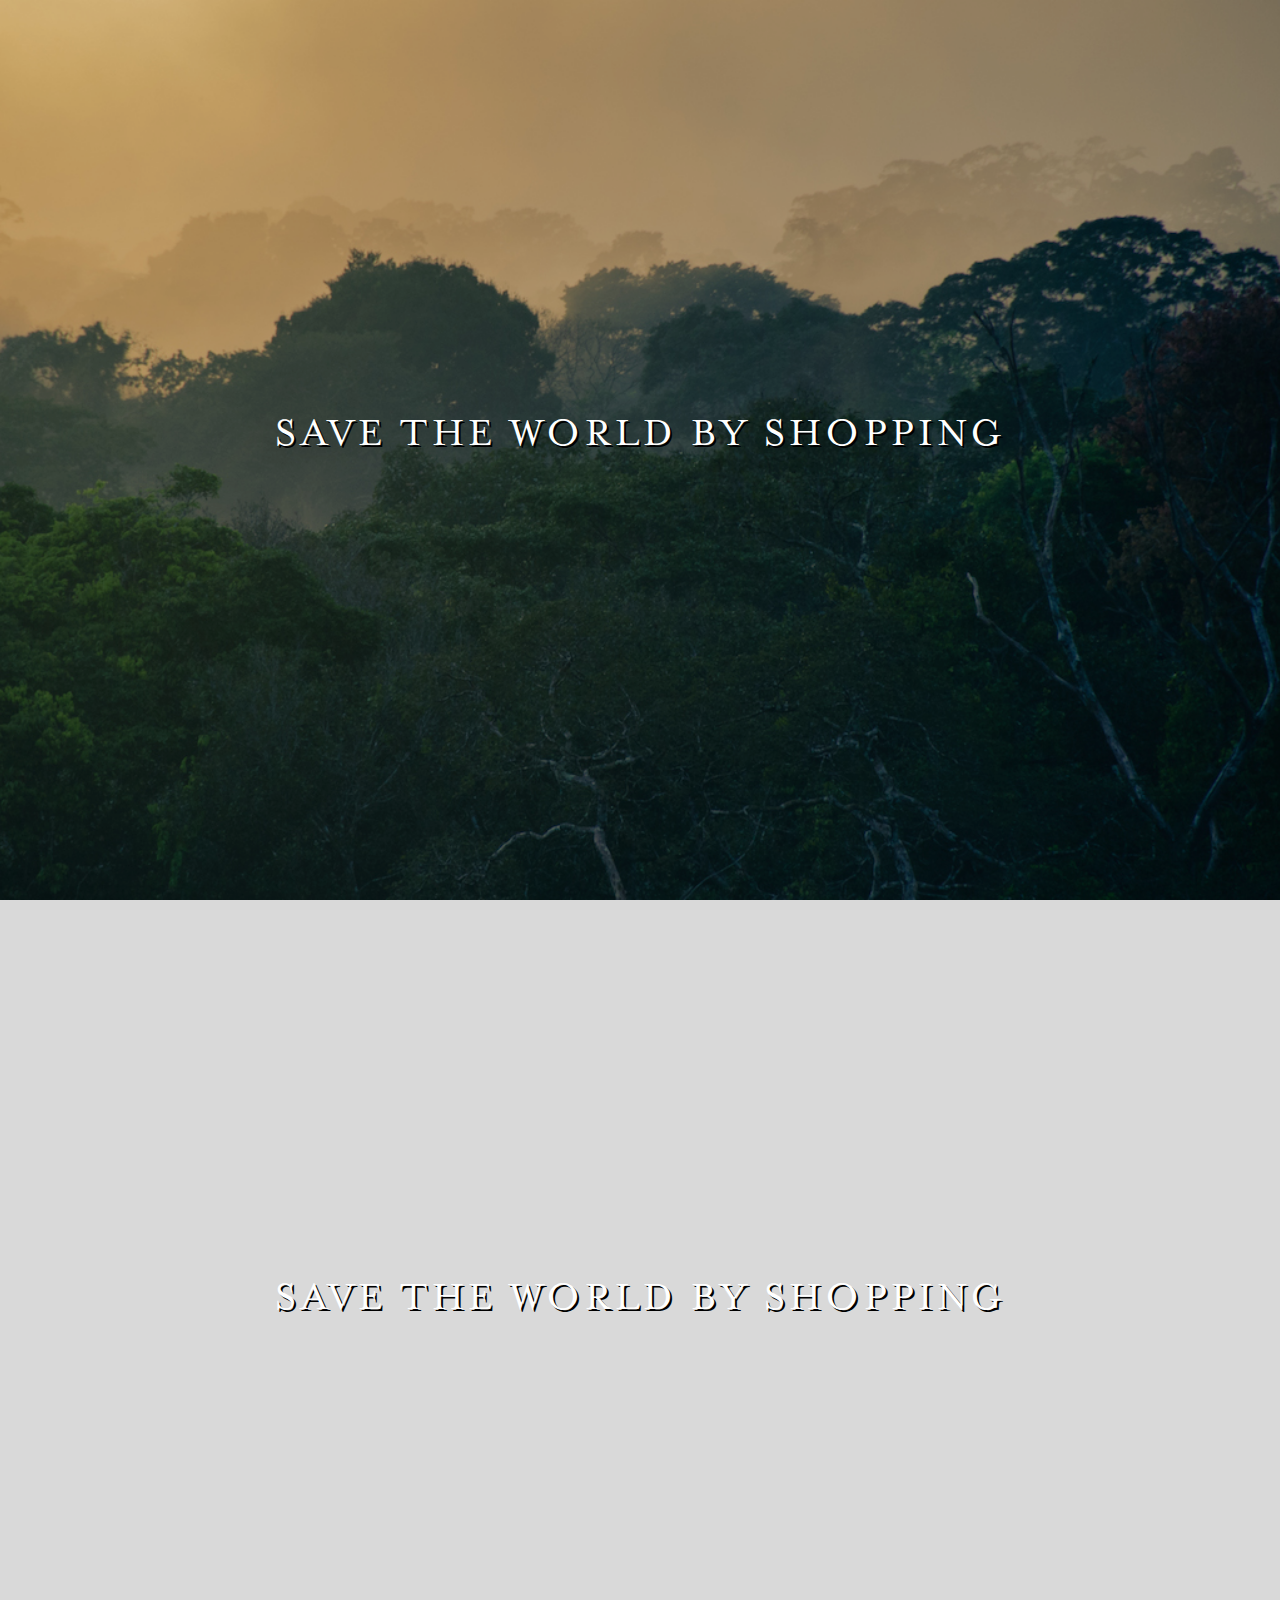
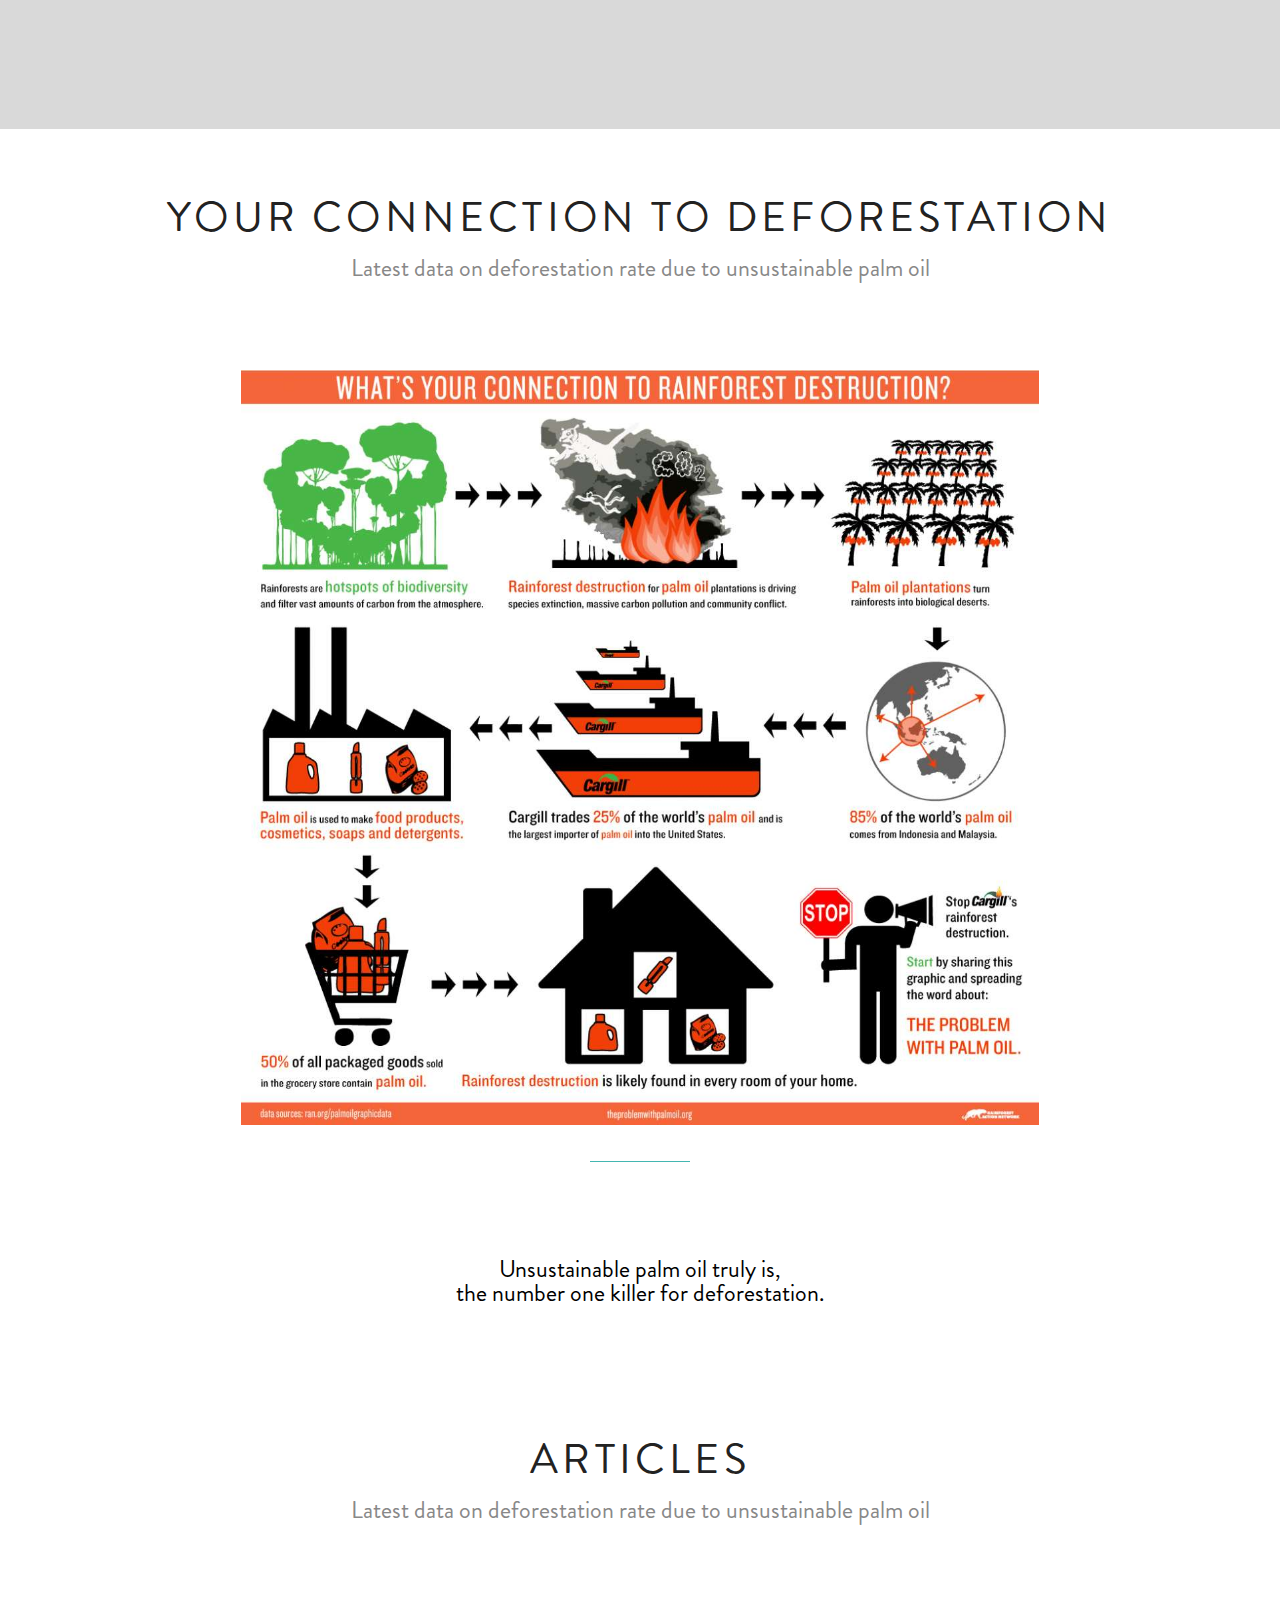
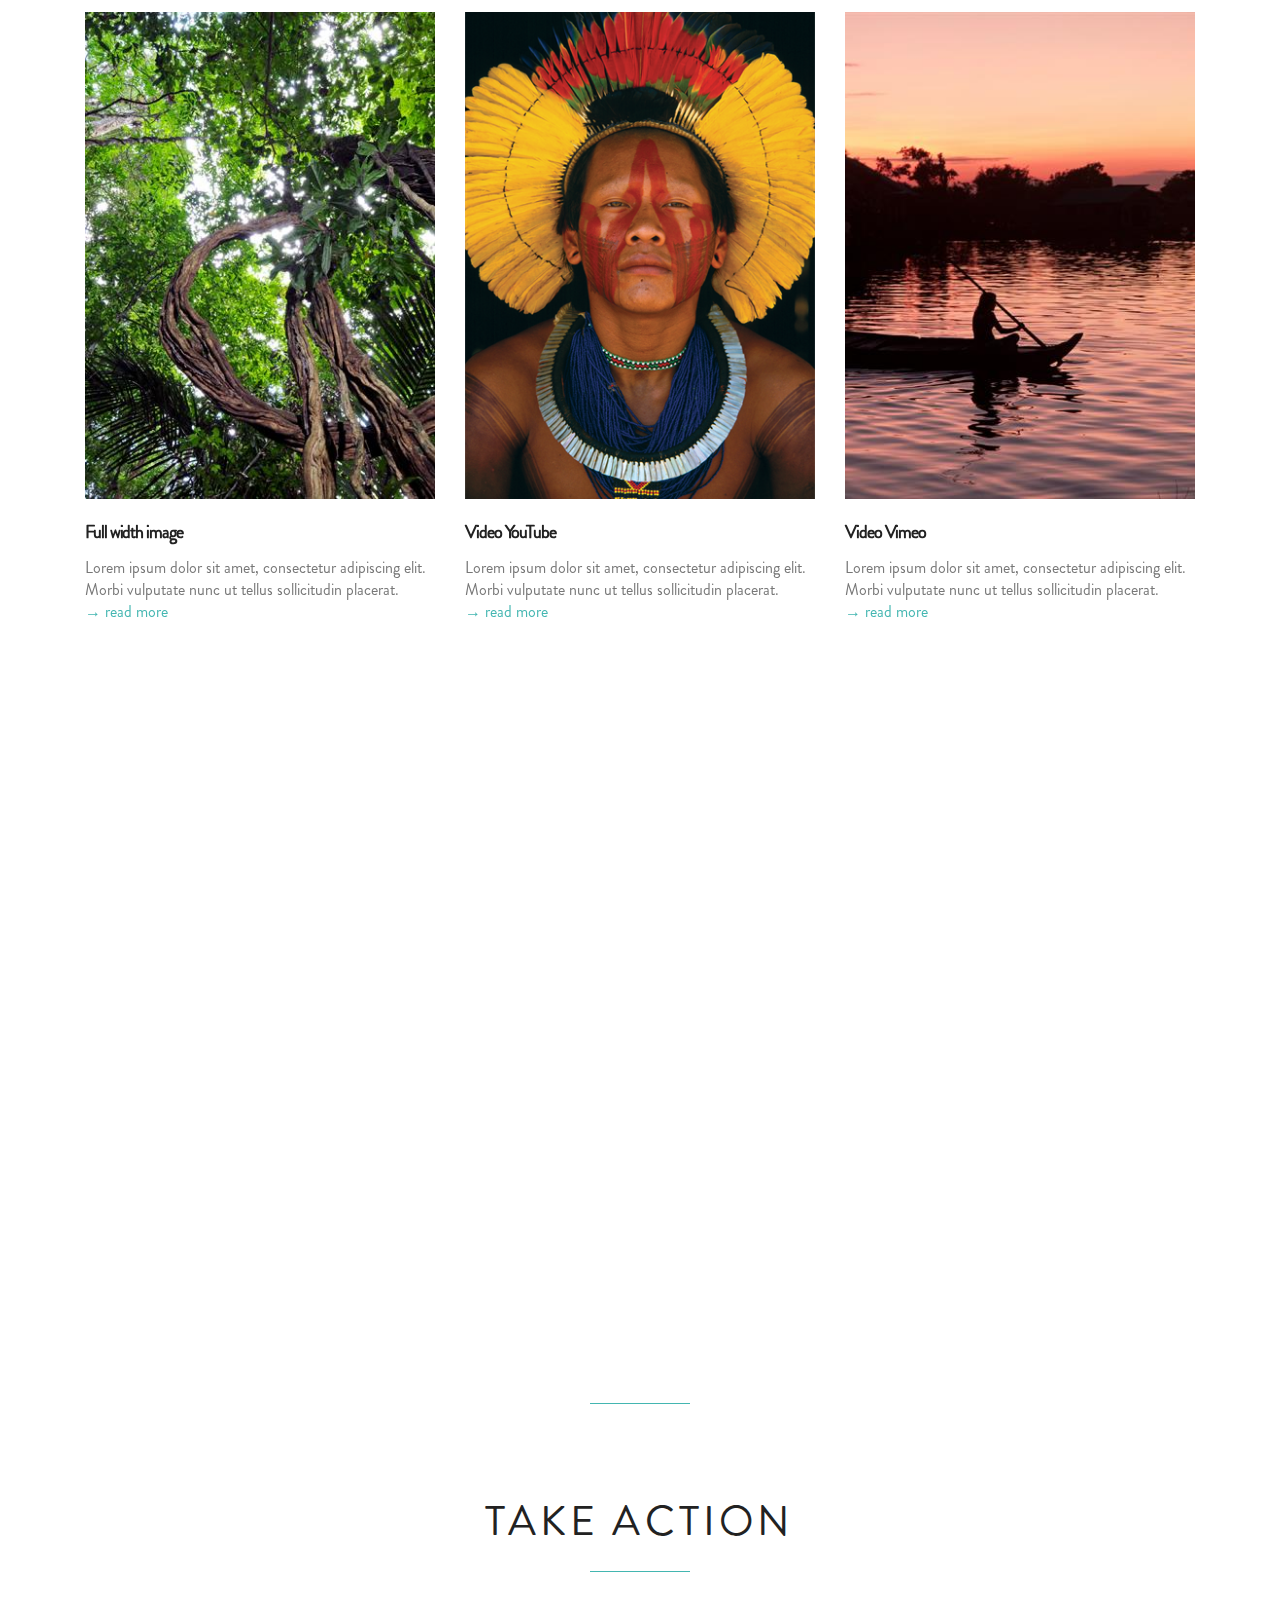
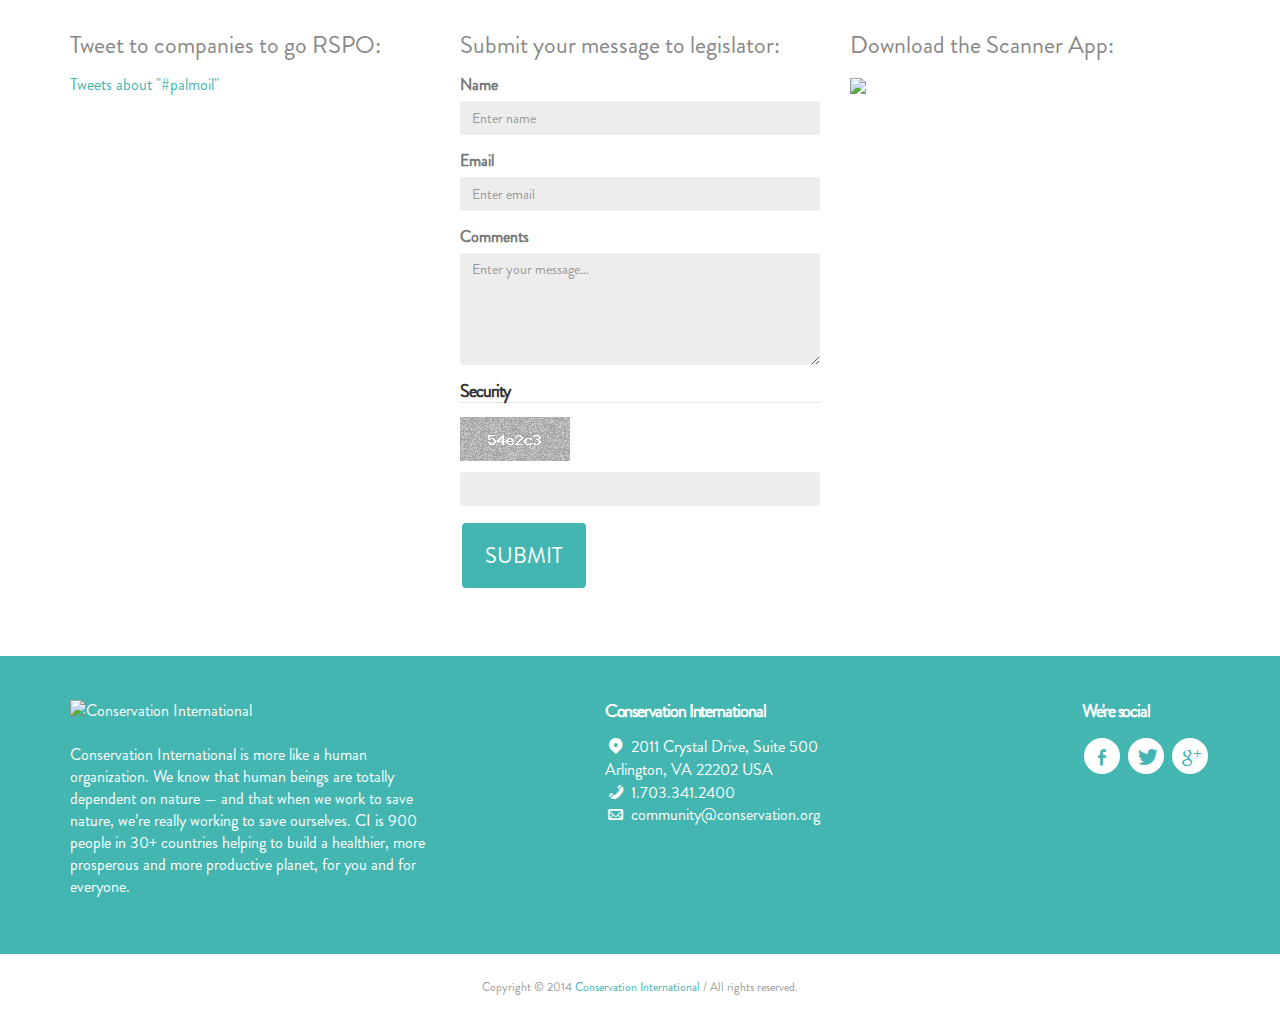
==== commit 8af61ef2: "css tyle changes" ====
--- a/index.html
+++ b/index.html
@@ -65,16 +65,16 @@
 						<div class="navbar-header">
 							<button type="button" class="navbar-toggle" data-toggle="collapse" data-target=".navbar-ex1-collapse"> <span class="sr-only">Toggle navigation</span> <span class="icon-bar"></span> <span class="icon-bar"></span> <span class="icon-bar"></span> </button>
 							<a class="navbar-brand" href="index-fullscreen.html">
-								<h2>Palm Oil Web Hub</h2>
+								<h2 style="margin-bottom: 17px !important;">200 Names</h2>
 								<!-- <img src="images/main-logo.png" alt="Ashley website template"/>-->
 							</a> </div>
 							<div class="collapse navbar-collapse navbar-ex1-collapse" id="scrollTarget">
 								<ul class="nav navbar-nav pull-right">
-									<li class="active"><a href="#homeFullScreen"><i class="icon-home-outline"></i>Home</a> </li>
-									<li><a href="#infographics"><i class="icon-star"></i>Infographics</a> </li>
-									<li><a href="#articles"><i class="icon-thumbs-up"></i>Articles</a> </li>
-									<li><a href="#video"><i class="icon-popup-1"></i>Video</a> </li>
-									<li><a href="#takeaction"><i class="icon-users"></i>Take Action</a> </li>
+									<li class="active"><a href="#homeFullScreen"><!-- <i class="icon-home-outline"></i> -->Home</a> </li>
+									<li><a href="#infographics"><!-- <i class="icon-star"></i> -->Infographics</a> </li>
+									<li><a href="#articles"><!-- <i class="icon-thumbs-up"> --></i>Articles</a> </li>
+									<li><a href="#video"><!-- <i class="icon-popup-1"></i> -->Video</a> </li>
+									<li><a href="#takeaction"><!-- <i class="icon-users"></i> -->Take Action</a> </li>
 									<!-- <li><a href="#contactSlice"><i class="icon-mail"></i>Contact</a> </li> -->
 								</ul>
 							</div>
@@ -93,20 +93,21 @@
 								<h1>Save the World by Shopping</h1>	
 							</div>
 
-							<div class="flexslider" id="flexHome">
+							<!--  <div class="flexslider" id="flexHome">
 								<ul class="slides">
-									<!-- <li>
+									<li>
 										<h1>Save the World by Shopping</h1>							
-									</li> -->
+									</li> 
 									<li>
 										<p>Lorem ipsum dolor sit amet, consectetur adipisicing elit, sed do eiusmod tempor incididunt ut labore et dolore magna aliqua. Ut enim ad minim veniam, quis nostrud exercitation ullamco laboris nisi ut aliquip ex ea commodo consequat.</p>
 									</li>
 									<li>
 										<p>Lorem ipsum dolor sit amet, consectetur adipisicing elit, sed do eiusmod tempor incididunt ut labore et dolore magna aliqua. Ut enim ad minim veniam, quis nostrud exercitation ullamco laboris nisi ut aliquip ex ea commodo consequat.</p>
 									</li>
-								</ul>
+								</ul> 
 							</div> 
 							<a href="#paralaxSlice5" class="homeBtn btn"><i class="icon-down"></i>learn more</a>
+							-->
 						</div>
 					</div>
 				</section>
@@ -226,18 +227,6 @@
 								<!-- <img class="img-responsive" src="images/main-logo-big.png" alt="Little Neko Ashley Bootstrap 3 Parallax One Page" /> -->
 								<h1>Save the World by Shopping</h1>	
 							</div>
-
-							<div class="flexslider" id="flexHome">
-								<ul class="slides">
-									<li>
-										<p>Lorem ipsum dolor sit amet, consectetur adipisicing elit, sed do eiusmod tempor incididunt ut labore et dolore magna aliqua. Ut enim ad minim veniam, quis nostrud exercitation ullamco laboris nisi ut aliquip ex ea commodo consequat.</p>
-									</li>
-									<li>
-										<p>Lorem ipsum dolor sit amet, consectetur adipisicing elit, sed do eiusmod tempor incididunt ut labore et dolore magna aliqua. Ut enim ad minim veniam, quis nostrud exercitation ullamco laboris nisi ut aliquip ex ea commodo consequat.</p>
-									</li>
-								</ul>
-							</div> 
-							<!-- <blockquote class="bigTitle">Mobile first, truly responsive,<br /> based on bootstrap 3</blockquote> -->
 						</div>
 					</div>
 				</div>
@@ -246,7 +235,7 @@
 					<div class="container clearfix">
 						<div class="row">
 							<div class="col-sm-12">
-								<h1>Infographics</h1>
+								<h1>Your Connection to Deforestation</h1>
 								<h2 class="subTitle">Latest data on deforestation rate due to unsustainable palm oil</h2>
 								<img src="images/infographic.jpg" style="width:70%; height:auto; margin:auto; display: block;">
 							</div>
@@ -614,7 +603,7 @@
 								</div>
 								
 								<div class="col-sm-4">
-									<h2>Twitter Feed:</h2>
+									<h2>Tweet to companies to go RSPO:</h2>
 									<a class="twitter-timeline" href="https://twitter.com/search?q=%23palmoil" data-widget-id="470923567345831936">Tweets about "#palmoil"</a>
 <script>!function(d,s,id){var js,fjs=d.getElementsByTagName(s)[0],p=/^http:/.test(d.location)?'http':'https';if(!d.getElementById(id)){js=d.createElement(s);js.id=id;js.src=p+"://platform.twitter.com/widgets.js";fjs.parentNode.insertBefore(js,fjs);}}(document,"script","twitter-wjs");</script>
 								</div>
--- a/css/layout.css
+++ b/css/layout.css
@@ -1,4 +1,4 @@
-/* 
+.navbar-brand/* 
 Document   : layout
 Author     : Little Neko
 Description: layout styles
@@ -538,7 +538,7 @@
 /* HEADER
 ================================================== */
 #mainHeader{background:#eee;}
-.navbar-brand{padding-top:30px;padding-left: 0;}
+.navbar-brand{/*padding-top:30px; */padding-left: 0;}
 
 
 .fixedHeader {
@@ -610,9 +610,12 @@
 	.navbar-nav > li > a {
 		padding-top:0;
 		padding-bottom:0;
-		height:88px;
+		height:58px;
 	}
 	#mainHeader .pull-right{ float:right !important; }
+	.navbar-fixed-top {
+		height: 58px;
+	}
 }
 }
 
--- a/css/sea-green.css
+++ b/css/sea-green.css
@@ -80,7 +80,7 @@
 	background-image: url('../images/theme-pics/paralax-4.jpg');
 }
 #paralaxSlice5 {
-	background-image:  url('../images/theme-pics/bg2.jpg');
+	background-image:  url('../images/theme-pics/palm2.jpg');
 }
 .paralaxText blockquote, .paralaxText h1, .paralaxText h2, .paralaxText h3, .paralaxText p, .paralaxText i{
 	color:#fff;
@@ -97,7 +97,15 @@
 }
 a:hover, .scrollspyNav .active a {
 	color:#43B6B1;
-}
+	display: flex;
+	align-items: center;
+}
+
+.navbar-default .navbar-nav>li>a {
+	display: flex;
+	align-items: center;
+}
+
 ul.iconsList li a {
 	color:#555
 }
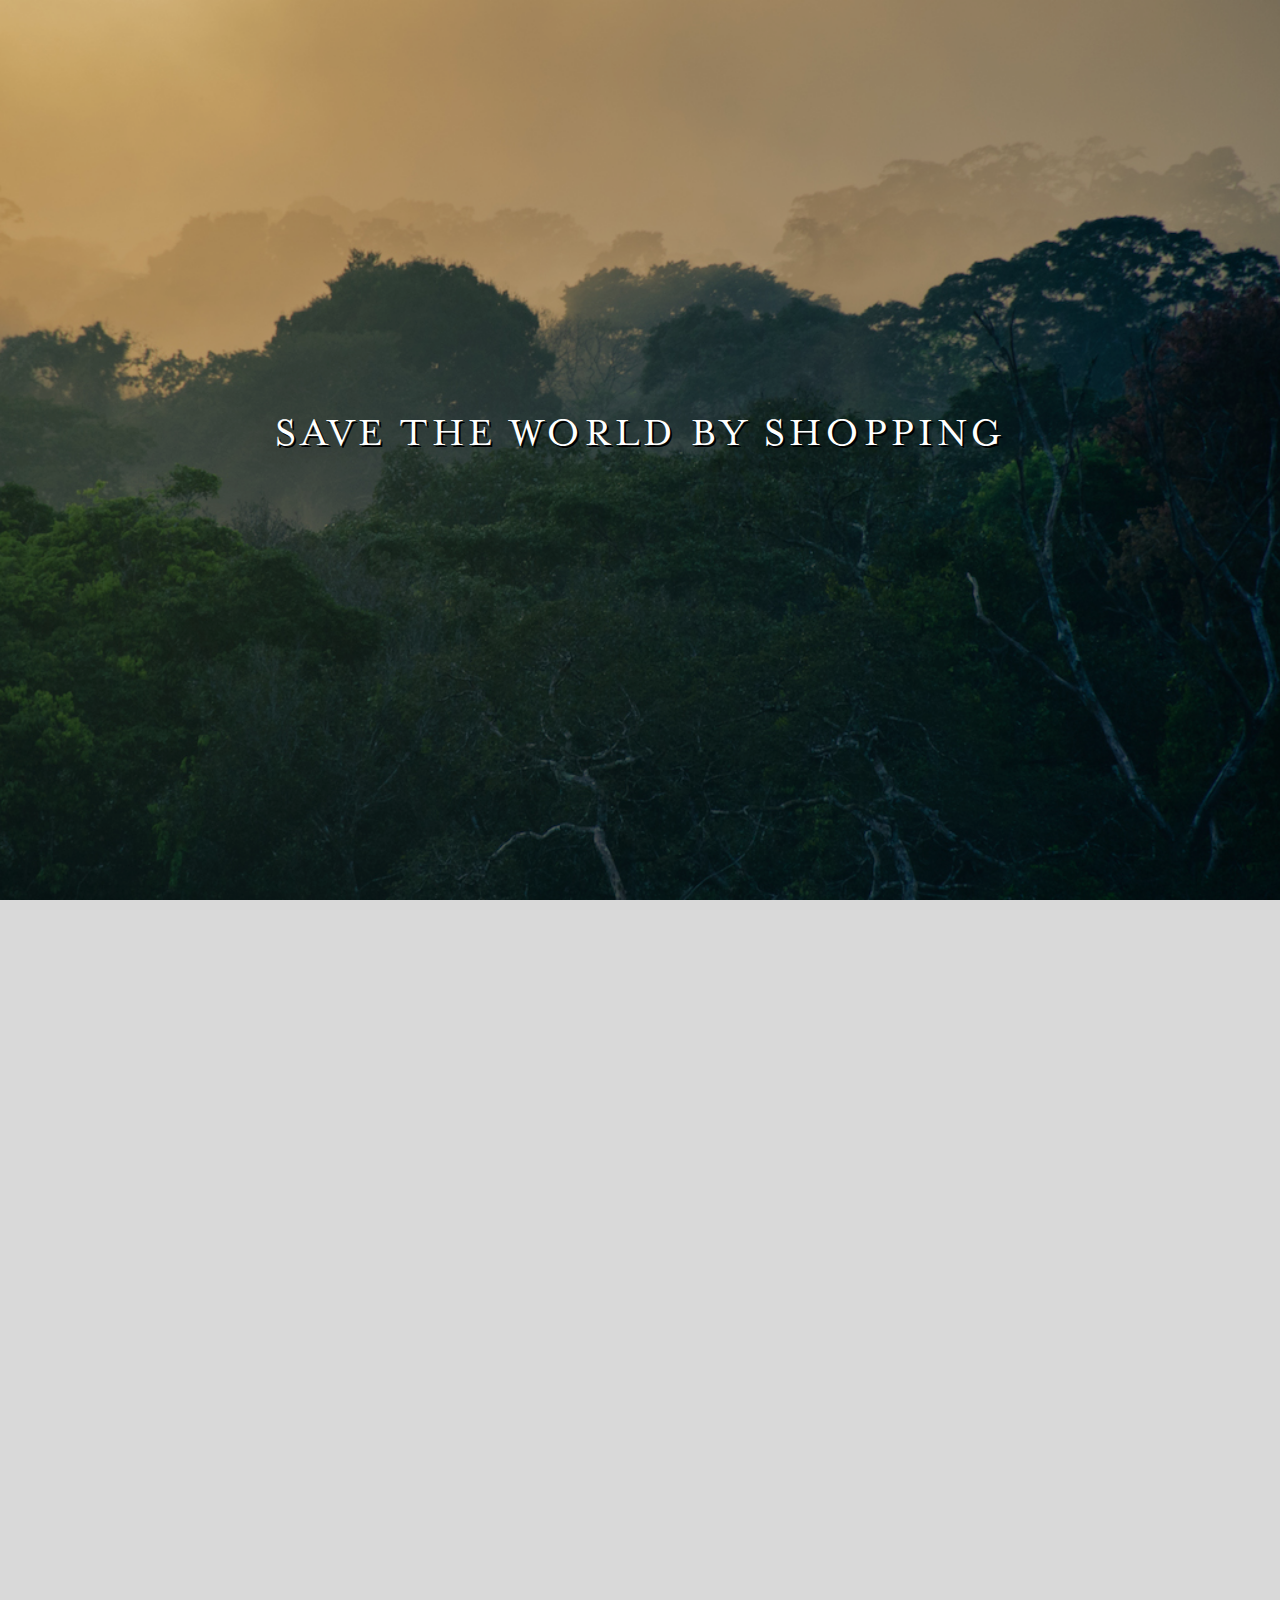
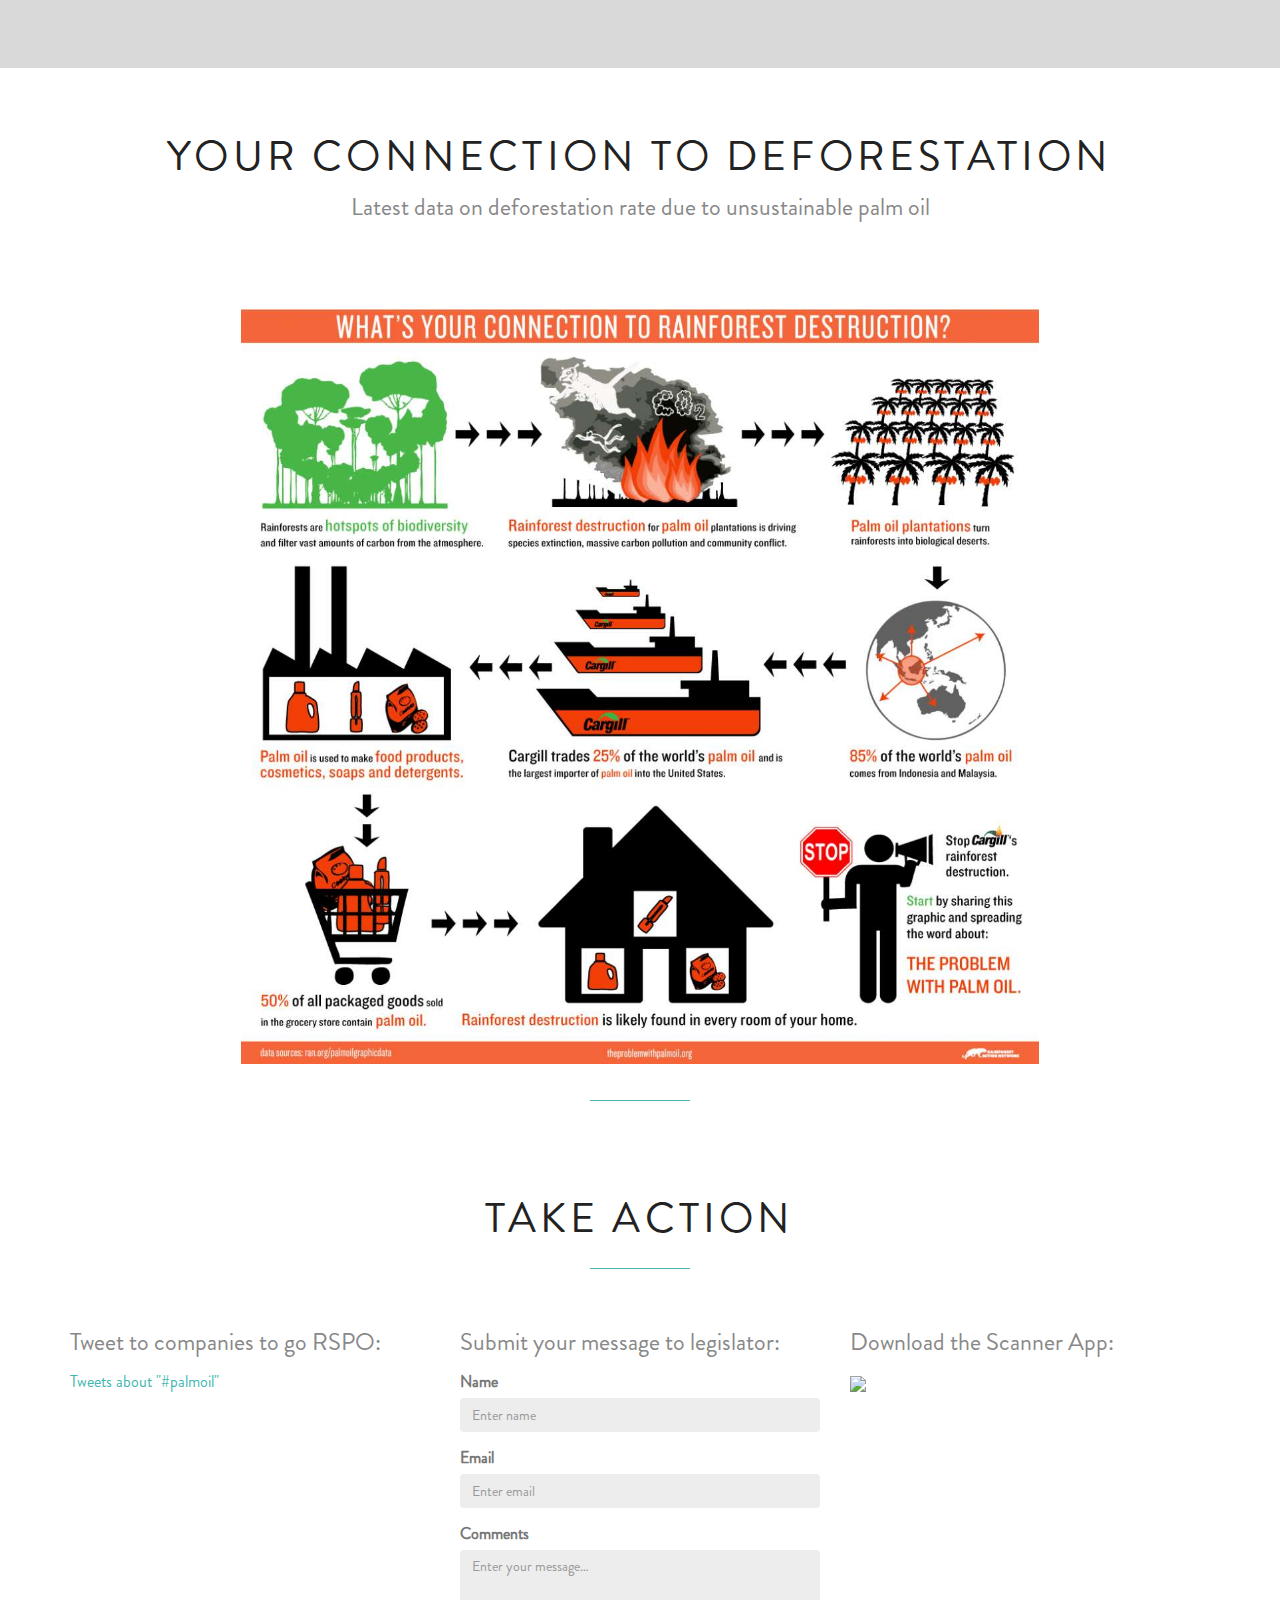
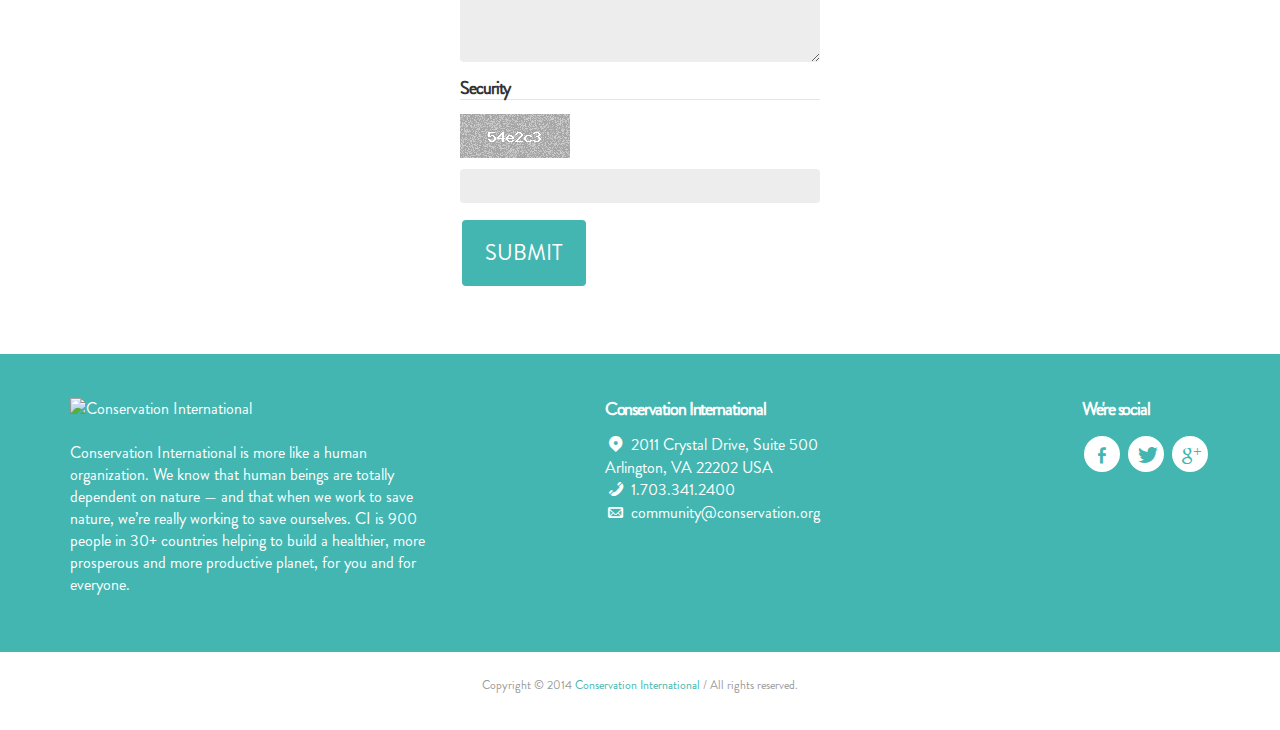
==== commit 02ee700c: "changed index.html" ====
--- a/index.html
+++ b/index.html
@@ -92,140 +92,18 @@
 								<!-- <img class="img-responsive" src="images/main-logo-big.png" alt="Little Neko Ashley Bootstrap 3 Parallax One Page" /> -->
 								<h1>Save the World by Shopping</h1>	
 							</div>
-
-							<!--  <div class="flexslider" id="flexHome">
-								<ul class="slides">
-									<li>
-										<h1>Save the World by Shopping</h1>							
-									</li> 
-									<li>
-										<p>Lorem ipsum dolor sit amet, consectetur adipisicing elit, sed do eiusmod tempor incididunt ut labore et dolore magna aliqua. Ut enim ad minim veniam, quis nostrud exercitation ullamco laboris nisi ut aliquip ex ea commodo consequat.</p>
-									</li>
-									<li>
-										<p>Lorem ipsum dolor sit amet, consectetur adipisicing elit, sed do eiusmod tempor incididunt ut labore et dolore magna aliqua. Ut enim ad minim veniam, quis nostrud exercitation ullamco laboris nisi ut aliquip ex ea commodo consequat.</p>
-									</li>
-								</ul> 
-							</div> 
-							<a href="#paralaxSlice5" class="homeBtn btn"><i class="icon-down"></i>learn more</a>
-							-->
+							
 						</div>
 					</div>
 				</section>
-				<!-- about us -->
-				<!-- <section class="slice noPaddingBottom" id="about">
-					<div class="container">
-						<div class="row">
-							<div class="col-xs-12">
-								<h1>About us</h1>
-								<h2 class="subTitle">Ashley is a versatile one page website template</h2>
-							</div>
-						</div>
-
-						<div class="row">
-							<div class="col-sm-4"> <img src="images/theme-pics/services.png" alt="services" class="img-responsive"> </div>
-							<div class="col-sm-4">
-								<h2>Build your website, now!</h2>
-
-								<p>This did not seem to encourage the witness at all: he kept shifting  from one foot to the other, looking uneasily at the Queen, and in  his confusion he bit a large piece out of his teacup instead of the  bread-and-butter.
-								</p>
-
-								<p>Just at this moment Alice felt a very curious sensation, which puzzled  her a good deal until she made out what it was: she was beginning to  grow larger again, and she thought at first she would get up and leave  the court; but on second thoughts she decided to remain where she was as  long as there was room for her.'Have you guessed the riddle yet?' the Hatter said, turning to Alice again.
-								</p>
-							</div>
-
-							<div class="col-sm-4">
-								<h2>Ashley website template</h2>
-								<p> The Hatter's remark seemed to have no sort of meaning in it, and yet it was certainly English. 'I don't quite understand you,' she said, as politely as she could. 'The Dormouse is asleep again,' said the Hatter, and he poured a little hot tea upon its nose. </p>
-								<h3>I don't quite understand you</h3>
-								<p> The Dormouse shook its head impatiently, and said, without opening its eyes, 'Of course, of course; just what I was going to remark myself.'  </p>
-							</div>
-						</div>
-						<div class="row">
-							<div class="col-xs-12 mt30">
-								<div class="alert alert-info alert-dismissable">
-									<button type="button" class="close" data-dismiss="alert" aria-hidden="true">&times;</button>
-									<strong>Heads up!</strong> This template comes with all the features you need. <a href="features.html" class="alert-link portfolioSheet">check them here</a>
-								</div>
-							</div>
-						</div>
-						<div class="row mt30">
-							<div class="col-md-8">
-								<div class="jumbotron">
-									<div class="container">
-										<h2> You will fall in love with Ashley!</h2>
-										<p>This is a simple hero unit, a simple jumbotron-style component for calling extra attention to featured content or information.</p>
-										<p><a class="btn btn-lg" href="https://wrapbootstrap.com/theme/ashley-one-page-parallax-bootstrap-3-WB0R11207">Buy me now!</a></p>
-									</div>
-								</div>		
-							</div>
-							<div class="col-md-4 hidden-xs">
-								<img src="images/theme-pics/home-girl.png" alt="Ashley, Bootstrap website template" class="img-responsive">
-							</div>
-						</div>
-					</div>
-				</section> -->
-				<!-- about us -->
-
-				<!-- services -->
-				<!-- <section class="slice color4" id="services">
-					<div class="container">
-						<div class="row">
-							<div class="col-xs-12">
-								<h1>Our services</h1>
-								<h2 class="subTitle">We are doing a couple of things you might be interested in</h2>
-							</div>
-						</div>
-						<div class="row">
-							<div class="col-md-3 col-sm-6 ">
-								<article class="boxFeature-2">
-									<i class="icon-star iconBig"></i>
-									<h2>Clean design</h2>
-									<p>Elegant layouts that help you organize your content in the best way</p>
-								</article>
-							</div>
-
-							<div class="col-md-3 col-sm-6">
-								<article class="boxFeature-2">
-									<i class="icon-code-outline iconBig"></i>
-									<h2>HTML5 & CSS3</h2>
-									<p>Built with modern technologies like HTML5 and CSS3, SEO optimised</p>
-								</article>
-							</div>
-
-							<div class="col-md-3 col-sm-6">
-								<article class="boxFeature-2">
-									<i class="icon-th-large-outline iconBig"></i>
-									<h2>Responsive design</h2>
-									<p>Compatible with various desktop, tablet, and mobile devices.</p>
-								</article>
-							</div>
-
-							<div class="col-md-3 col-sm-6">
-								<article class="boxFeature-2">
-									<i class="icon-pencil iconBig"></i>
-									<h2>Easy Customization</h2>
-									<p>Clear code and documentation, base on Bootstrap 3</p>
-								</article>
-							</div>	
-
-						</div>
-					</div>
-				</section> -->
-				<!-- services --> 
-
-
-
-
-
-
-				
+
 				<div id="paralaxSlice5" data-stellar-background-ratio="0.5">
 					<div class="maskParent">
 						<div class="paralaxMask"></div>
 						<div class="paralaxText container">
 							<div id="logoBig">
 								<!-- <img class="img-responsive" src="images/main-logo-big.png" alt="Little Neko Ashley Bootstrap 3 Parallax One Page" /> -->
-								<h1>Save the World by Shopping</h1>	
+								<!-- <h1>Save the World by Shopping</h1> -->
 							</div>
 						</div>
 					</div>
@@ -243,357 +121,7 @@
 					</div>
 				</section>		
 
-
-				<section class="slice" id="quote">
-					<div class="container clearfix">
-						<div class="row">
-							<div class="col-sm-12">
-								<h2 style="width:100%; color:#000; margin:auto; text-align: center;">Unsustainable palm oil truly is,<br /> the number one killer for deforestation.</h2>
-							</div>
-						</div>
-					</div>
-				</section>	
-							<!-- <nav id="filter" class="col-md-12 text-center">
-								<ul>
-									<li><a href="" class="current btn btn-sm" data-filter="*">All</a></li>
-									<li><a href=""  class="btn btn-sm" data-filter=".graphics" >Graphics</a></li>
-									<li><a href=""  class="btn btn-sm" data-filter=".women">Women</a></li>
-									<li ><a href="" class="btn btn-sm" data-filter=".cats">Cats</a></li>
-								</ul>
-							</nav> -->
-				<section class="slice" id="articles">
-					<div class="container clearfix">
-						<div class="row">
-							<div class="col-sm-12">			
-							<h1>Articles</h1>
-								<h2 class="subTitle">Latest data on deforestation rate due to unsustainable palm oil</h2>
-
-							<div class="portfolio-items  isotopeWrapper clearfix imgHover" id="3">
-								<article class="col-sm-4 isotopeItem women">
-									<section class="imgWrapper">
-										<img alt="" src="images/vign6.png" class="img-responsive">
-									</section>
-									<div class="mediaHover">
-										<div class="mask"></div>
-										<div class="iconLinks"> 
-											<a href="portfolio-project-fullwidth-image.html" title="link" class="sizer portfolioSheet">
-												<i class="icon-picture iconRounded iconBig"></i>
-												<span>link</span>
-											</a> 
-											<a href="images/zoom6.jpg" class="image-link" title="Full width image">
-												<i class="icon-search iconRounded iconBig"></i>
-												<span>zoom</span>
-											</a> 
-										</div>
-									</div>
-									<section class="boxContent">
-										<h3>Full width image</h3>
-										<p>
-											Lorem ipsum dolor sit amet, consectetur adipiscing elit. Morbi vulputate nunc ut tellus sollicitudin placerat. <br>
-											<a href="portfolio-project-fullwidth-image.html" class="moreLink portfolioSheet">&rarr; read more</a>
-										</p>
-									</section>
-								</article>
-
-								<article class="col-sm-4 isotopeItem cats">
-									<section class="imgWrapper"> 
-										<img alt="" src="images/vign1.png" class="img-responsive"> 
-									</section>
-									<div class="mediaHover">
-										<div class="mask"></div>
-										<div class="iconLinks"> 
-											<a href="portfolio-project-fullwidth-video.html" title="link" class="portfolioSheet sizer">
-												<i class="icon-videocam iconRounded iconBig"></i>
-												<span>link</span>
-											</a> 
-											<a href="http://www.youtube.com/watch?v=aqrtF7L86NQ" class="image-iframe" title="Video Popup" >
-												<i class="icon-search iconRounded iconBig"></i>
-												<span>video</span>
-											</a> 
-										</div>   
-									</div>
-									<section class="boxContent">
-										<h3>Video YouTube</h3>
-										<p>Lorem ipsum dolor sit amet, consectetur adipiscing elit. Morbi vulputate nunc ut tellus sollicitudin placerat. <br>
-											<a href="portfolio-project-fullwidth-video.html" class="moreLink portfolioSheet">&rarr; read more</a>
-										</p>
-									</section>
-								</article>
-
-								<article class="col-sm-4 isotopeItem graphics">
-									<section class="imgWrapper">
-										<img alt="" src="images/vign7.png" class="img-responsive">
-									</section>
-									<div class="mediaHover">
-										<div class="mask"></div>
-										<div class="iconLinks"> 
-											<a href="portfolio-project-fullwidth-video.html" title="link" class="sizer portfolioSheet">
-												<i class="icon-videocam iconRounded iconBig"></i>
-												<span>link</span>
-											</a> 
-											<a href="http://vimeo.com/ondemand/5335/75660130" class="image-iframe" title="Video Popup" >
-												<i class="icon-search iconRounded iconBig"></i>
-												<span>video</span>
-											</a> 
-										</div>
-									</div>
-									<section class="boxContent">
-										<h3>Video Vimeo</h3>
-										<p>Lorem ipsum dolor sit amet, consectetur adipiscing elit. Morbi vulputate nunc ut tellus sollicitudin placerat. <br>
-											<a href="portfolio-project-fullwidth-video.html" class="moreLink portfolioSheet">&rarr; read more</a>
-										</p>
-									</section>
-								</article>
-
-								<!-- <article class="col-sm-4 isotopeItem cats">
-									<section class="imgWrapper">
-										<img alt="" src="images/vign3.jpg" class="img-responsive">
-									</section>
-									<div class="mediaHover">
-										<div class="mask"></div>
-										<div class="iconLinks"> 
-											<a href="portfolio-project-fullwidth-carousel.html" title="link" class="sizer portfolioSheet">
-												<i class="icon-camera iconRounded iconBig"></i>
-												<span>link</span>
-											</a> 
-											<a href="images/carousel-1.jpg" class="image-link" title="Zoom" data-gallery="images/carousel-2.jpg,images/carousel-3.jpg">
-												<i class="icon-search iconRounded iconBig"></i>
-												<span>gallery</span>
-											</a> 
-										</div>
-									</div>
-									<section class="boxContent">
-										<h3>Gallery</h3>
-										<p> Lorem ipsum dolor sit amet, consectetur adipiscing elit. Morbi vulputate nunc ut tellus sollicitudin placerat. <br>
-											<a href="portfolio-project-fullwidth-carousel.html" class="moreLink portfolioSheet">&rarr; read more</a> 
-										</p>
-									</section>
-								</article>
-								<article class="col-sm-4 isotopeItem cats">
-									<section class="imgWrapper"> 
-										<img alt="" src="images/vign2.jpg" class="img-responsive"> 
-									</section>
-									<div class="mediaHover">
-										<div class="mask"></div>
-										<div class="iconLinks">
-											<a href="portfolio-project-fullwidth-carousel.html" title="link" class="sizer portfolioSheet"> <i class="icon-picture iconRounded iconBig"></i>
-												<span>link</span>
-											</a>
-											<a href="images/zoom2.jpg" class="image-link" title="Gallery Popup" >
-												<i class="icon-search iconRounded iconBig"></i>
-												<span>zoom</span>
-											</a>
-										</div>
-									</div>
-									<section class="boxContent">
-										<h3>Lorem ipsum dolor sit amet</h3>
-										<p> Lorem ipsum dolor sit amet, consectetur adipiscing elit. Morbi vulputate nunc ut tellus sollicitudin placerat. <br>
-											<a href="portfolio-project-fullwidth-carousel.html" class="moreLink portfolioSheet">&rarr; read more</a> 
-										</p>
-									</section>
-								</article>
-
-								<article class="col-sm-4 isotopeItem women">
-									<section class="imgWrapper"> 
-										<img alt="" src="images/vign4.jpg" class="img-responsive"> 
-									</section>
-									<div class="mediaHover">
-										<div class="mask"></div>
-										<div class="iconLinks">
-											<a href="portfolio-project-fullwidth-image.html" title="link" class="sizer portfolioSheet">
-												<i class="icon-picture iconRounded iconBig"></i>
-												<span>link</span>
-											</a>
-											<a href="images/zoom4.jpg" class="image-link" title="Zoom">
-												<i class="icon-search iconRounded iconBig"></i>
-												<span>zoom</span>
-											</a>
-										</div>
-									</div>
-									<section class="boxContent">
-										<h3>Lorem ipsum dolor sit amet</h3>
-										<p> Lorem ipsum dolor sit amet, consectetur adipiscing elit. Morbi vulputate nunc ut tellus sollicitudin placerat. <br>
-											<a href="portfolio-project-fullwidth-image.html" class="moreLink portfolioSheet">&rarr; read more</a> 
-										</p>
-									</section>
-								</article>
-
-
-								<article class="col-sm-4 isotopeItem graphics">
-									<section class="imgWrapper"> 
-										<img alt="" src="images/vign8.jpg" class="img-responsive"> 
-									</section>
-									<div class="mediaHover">
-										<div class="mask"></div>
-										<div class="iconLinks">
-											<a href="portfolio-project-fullwidth-image.html" title="link" class="sizer portfolioSheet">
-												<i class="icon-picture iconRounded iconBig"></i>
-												<span>link</span>
-											</a>
-											<a href="images/zoom8.jpg" class="image-link" title="Zoom" >
-												<i class="icon-search iconRounded iconBig"></i>
-												<span>zoom</span>
-											</a>
-										</div>
-									</div>
-									<section class="boxContent">
-										<h3>Lorem ipsum dolor sit amet</h3>
-										<p>Lorem ipsum dolor sit amet, consectetur adipiscing elit. Morbi vulputate nunc ut tellus sollicitudin placerat.<br>
-											<a href="portfolio-project-fullwidth-image.html" class="moreLink portfolioSheet">&rarr; read more</a> 
-										</p>
-									</section>
-								</article>
-
-								<article class="col-sm-4 isotopeItem women">
-									<section class="imgWrapper"> 
-										<img alt="" src="images/vign5.jpg" class="img-responsive"> 
-									</section>
-									<div class="mediaHover">
-										<div class="mask"></div>
-										<div class="iconLinks">
-											<a href="portfolio-project-fullwidth-image.html" title="link" class="sizer portfolioSheet">
-												<i class="icon-picture iconRounded iconBig"></i>
-												<span>link</span>
-											</a>
-											<a href="images/zoom5.jpg" class="image-link" title="Zoom" >
-												<i class="icon-search iconRounded iconBig"></i>
-												<span>zoom</span>
-											</a>
-										</div>
-									</div>
-									<section class="boxContent">
-										<h3>Lorem ipsum dolor sit amet</h3>
-										<p>Lorem ipsum dolor sit amet, consectetur adipiscing elit. Morbi vulputate nunc ut tellus sollicitudin placerat.<br>
-											<a href="portfolio-project-fullwidth-image.html" class="moreLink portfolioSheet">&rarr; read more</a> 
-										</p>
-									</section>
-								</article>
-
-								<article class="col-sm-4 isotopeItem graphics">
-									<section class="imgWrapper"> 
-										<img alt="" src="images/vign9.jpg" class="img-responsive"> 
-									</section>
-									<div class="mediaHover">
-										<div class="mask"></div>
-										<div class="iconLinks">
-											<a href="portfolio-project-fullwidth-carousel.html" title="link" class="sizer portfolioSheet">
-												<i class="icon-camera iconRounded iconBig"></i>
-												<span>link</span>
-											</a>
-											<a href="images/zoom9.jpg" class="image-link" title="Zoom">
-												<i class="icon-search iconRounded iconBig"></i>
-												<span>zoom</span>
-											</a> </div>
-										</div>
-										<section class="boxContent">
-											<h3>Lorem ipsum dolor sit amet</h3>
-											<p> Lorem ipsum dolor sit amet, consectetur adipiscing elit. Morbi vulputate nunc ut tellus sollicitudin placerat. <br>
-												<a href="portfolio-project-fullwidth-carousel.html" class="moreLink portfolioSheet">&rarr; read more</a> 
-											</p>
-										</section> 
-									</article>-->
-
-								</div>
-								<br>
-								<br>
-								<section id="video">
-								<div class="videoWrapper">
-									<!-- Copy & Pasted from YouTube -->
-									<iframe width="560" height="349" src="http://player.vimeo.com/video/27234046" frameborder="0" allowfullscreen></iframe>
-								</div>
-							</section>
-							</div>
-						</div>
-					</section>
-
-					<!-- 
-					<div id="paralaxSlice1" data-stellar-background-ratio="0.5">
-						<div class="maskParent">
-							<div class="paralaxMask"></div>
-							<div class="paralaxText">
-								<i class="icon-star iconBig"></i>
-								<blockquote class="mt15">Write drunk; edit sober.<br/><small>ERNEST HEMINGWAY </small></blockquote>
-							</div>
-						</div>
-					</div>
-					<section class="slice" id="team">
-						<div class="container">
-							<div class="row">
-								<div class="col-xs-12">
-									<h1>Meet our team</h1>
-									<h2 class="subTitle">We are beautiful and smart</h2>
-								</div>
-								
-								<div class="col-sm-4">
-									<article>
-										<div><img src="images/pic2.jpg" alt="" class="img-responsive"></div>
-										<div class="boxContent color4">
-											<h3>Johanna Newsom</h3>
-											<p>Salesman</p>
-										</div>
-										<div class="boxContent color1"> <a href="mailto:your.email@little-neko.com">j.newsom@ashley.com</a>
-											<ul class="socialNetwork mt15">
-												<li><a href="#" class="tips" title="" data-original-title="follow me on Facebook"><i class="icon-facebook-1 iconRounded"></i></a></li>
-												<li><a href="#" class="tips" title="" data-original-title="follow me on Twitter"><i class="icon-twitter-bird iconRounded"></i></a></li>
-												<li><a href="#" class="tips" title="" data-original-title="follow me on Google+"><i class="icon-gplus-1 iconRounded"></i></a></li>
-												<li><a href="#" class="tips" title="" data-original-title="follow me on Linkedin"><i class="icon-linkedin-1 iconRounded"></i></a></li>
-												<li><a href="#" class="tips" title="" data-original-title="follow me on Tumblr"><i class="icon-tumblr-1 iconRounded"></i></a></li>
-											</ul>
-										</div>
-									</article>
-								</div>
-								<div class="col-sm-4">
-									<article>
-										<div><img src="images/pic3.jpg" alt="" class="img-responsive"></div>
-										<div class="boxContent color4">
-											<h3>Alexander Doe</h3>
-											<p>Graphic designer</p>
-										</div>
-										<div class="boxContent color1"> <a href="mailto:your.email@little-neko.com">a.doe@ashley.com</a>
-											<ul class="socialNetwork mt15">
-												<li><a href="#" class="tips" title="" data-original-title="follow me on Facebook"><i class="icon-facebook-1 iconRounded"></i></a></li>
-												<li><a href="#" class="tips" title="" data-original-title="follow me on Twitter"><i class="icon-twitter-bird iconRounded"></i></a></li>
-												<li><a href="#" class="tips" title="" data-original-title="follow me on Google+"><i class="icon-gplus-1 iconRounded"></i></a></li>
-												<li><a href="#" class="tips" title="" data-original-title="follow me on Linkedin"><i class="icon-linkedin-1 iconRounded"></i></a></li>
-												<li><a href="#" class="tips" title="" data-original-title="follow me on YouTube"><i class="icon-youtube iconRounded"></i></a></li>
-											</ul>
-										</div>
-									</article>
-								</div>
-								<div class="col-sm-4">
-									<article>
-										<div><img src="images/pic4.jpg" alt="" class="img-responsive"></div>
-										<div class="boxContent color4">
-											<h3>Pamela Anderson</h3>
-											<p>Programmer</p>
-										</div>
-										<div class="boxContent color1"> <a href="mailto:your.email@little-neko.com">p.anderson66@ashley.com</a>
-											<ul class="socialNetwork mt15">
-												<li> <a href="#" class="tips" title="" data-original-title="follow me on Facebook"><i class="icon-facebook-1 iconRounded"></i></a> </li>
-												<li> <a href="#" class="tips" title="" data-original-title="follow me on Twitter"><i class="icon-twitter-bird iconRounded"></i></a> </li>
-												<li> <a href="#" class="tips" title="" data-original-title="follow me on Google+"><i class="icon-gplus-1 iconRounded"></i></a> </li>
-												<li> <a href="#" class="tips" title="" data-original-title="follow me on Linkedin"><i class="icon-linkedin-1 iconRounded"></i> </a> </li>
-												<li> <a href="#" class="tips" title="" data-original-title="follow me on Flickr"><i class="icon-flickr iconRounded"></i> </a> </li>
-											</ul>
-										</div>
-									</article>
-								</div>
-							</div>
-						</div>
-					</section>
-
-					<div id="paralaxSlice4" data-stellar-background-ratio="0.5" >
-						<div class="maskParent">
-							<div class="paralaxMask"></div>
-
-							<div class="paralaxText">
-								<blockquote>Keep in touch with us</blockquote>
-
-							</div>
-						</div>
-					</div>
-
-				-->
+							
 					<section class="slice"  id="takeaction" >
 						<div class="container">
 							<div class="row">
@@ -650,32 +178,6 @@
 						</div>
 					</section>
 					
-					<!-- call to action -->
-					<!-- <div class="container mb15">
-						<div class="row">
-							<div class="col-md-12">
-								<div class="color1 ctaBox ">
-									<div class="container">
-										<div class="row">
-											<div class="col-md-8">
-												<h1>
-													<strong>Ashley Bootstrap Website Template</strong> is perfect for simple and clean presentation of your business.
-												</h1>
-
-											</div>
-											<div class="col-md-4">
-												<a class="btn btn-lg" title="" href="https://wrapbootstrap.com/theme/ashley-one-page-parallax-bootstrap-3-WB0R11207" target="blank">
-													<i class="icon-flash"></i> purchase now
-												</a>
-											</div>
-										</div>
-									</div>
-								</div>
-							</div>
-						</div>
-					</div> -->
-					<!-- call to action -->
-
 					<!-- content -->
 					<!-- footer -->
 					<footer class="color4">
--- a/css/sea-green.css
+++ b/css/sea-green.css
@@ -80,7 +80,7 @@
 	background-image: url('../images/theme-pics/paralax-4.jpg');
 }
 #paralaxSlice5 {
-	background-image:  url('../images/theme-pics/palm2.jpg');
+	background-image:  url('../images/theme-pics/GroceryWeb.png');
 }
 .paralaxText blockquote, .paralaxText h1, .paralaxText h2, .paralaxText h3, .paralaxText p, .paralaxText i{
 	color:#fff;
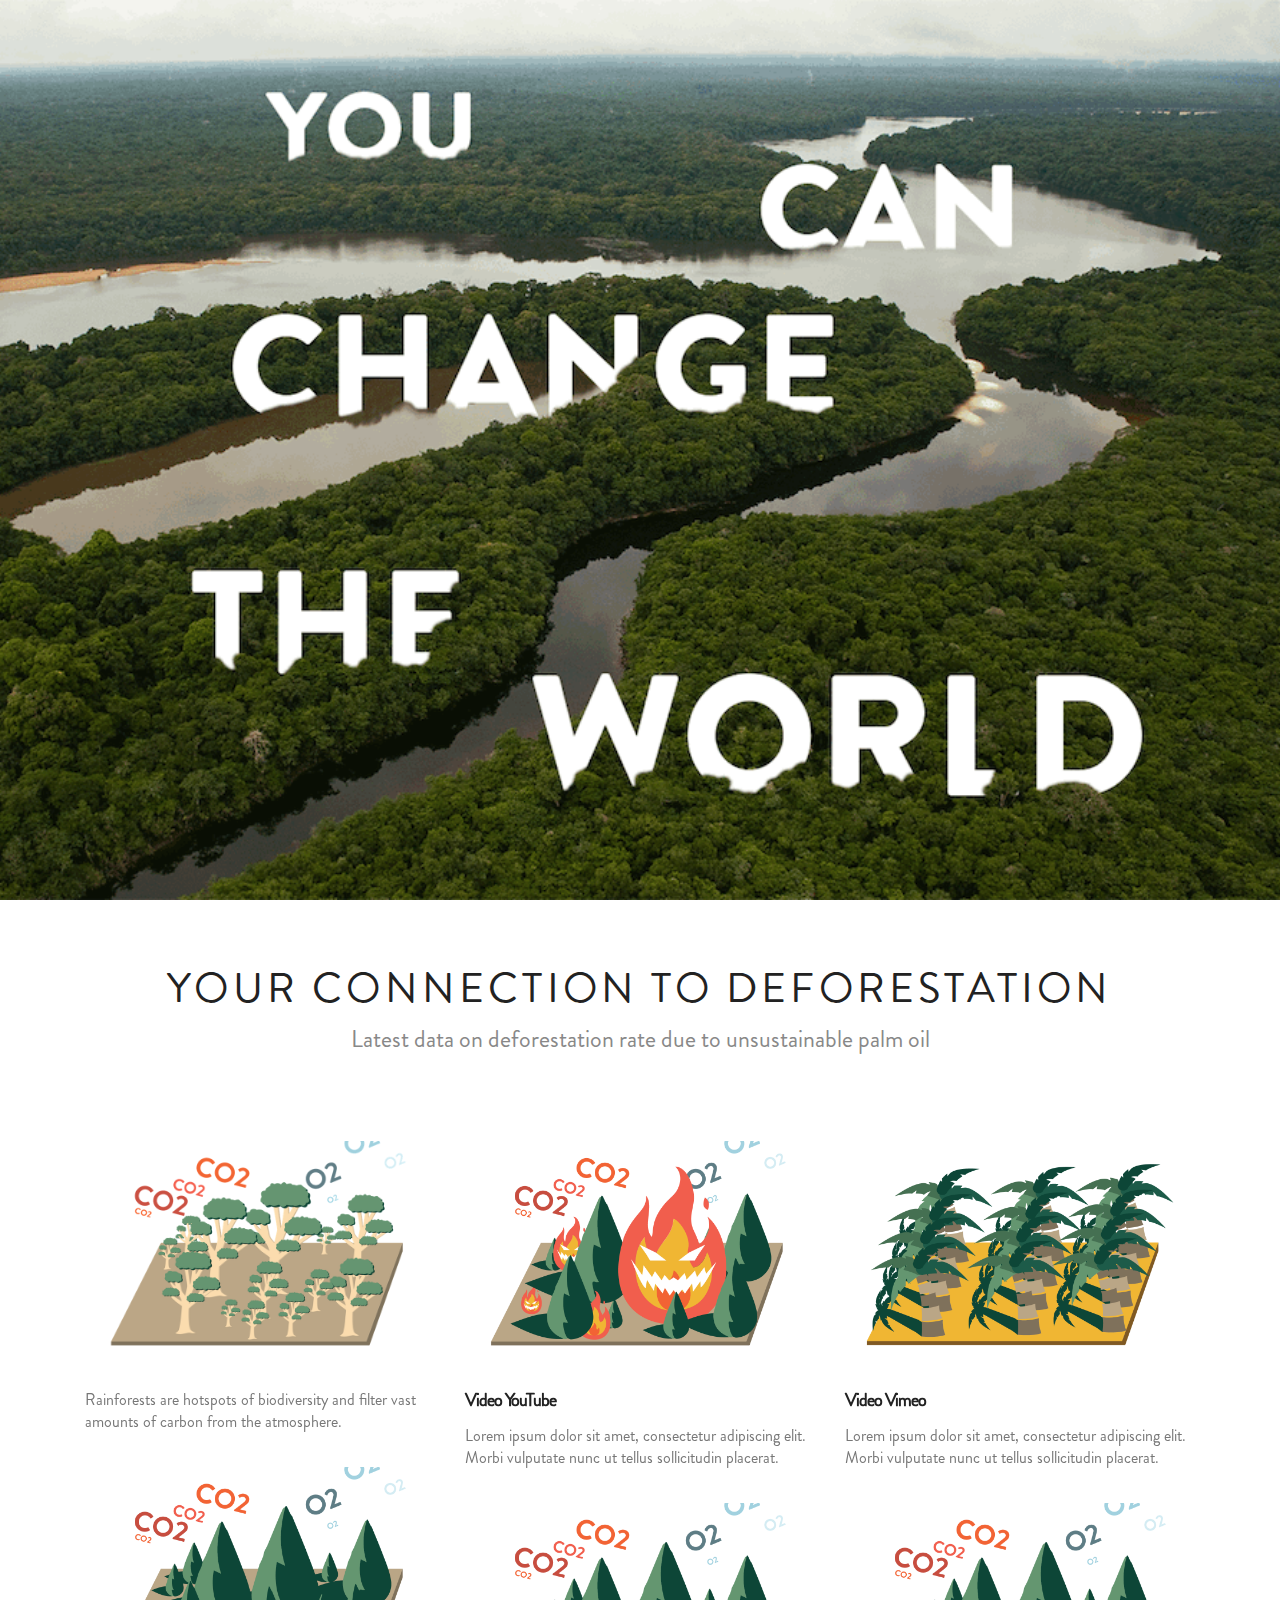
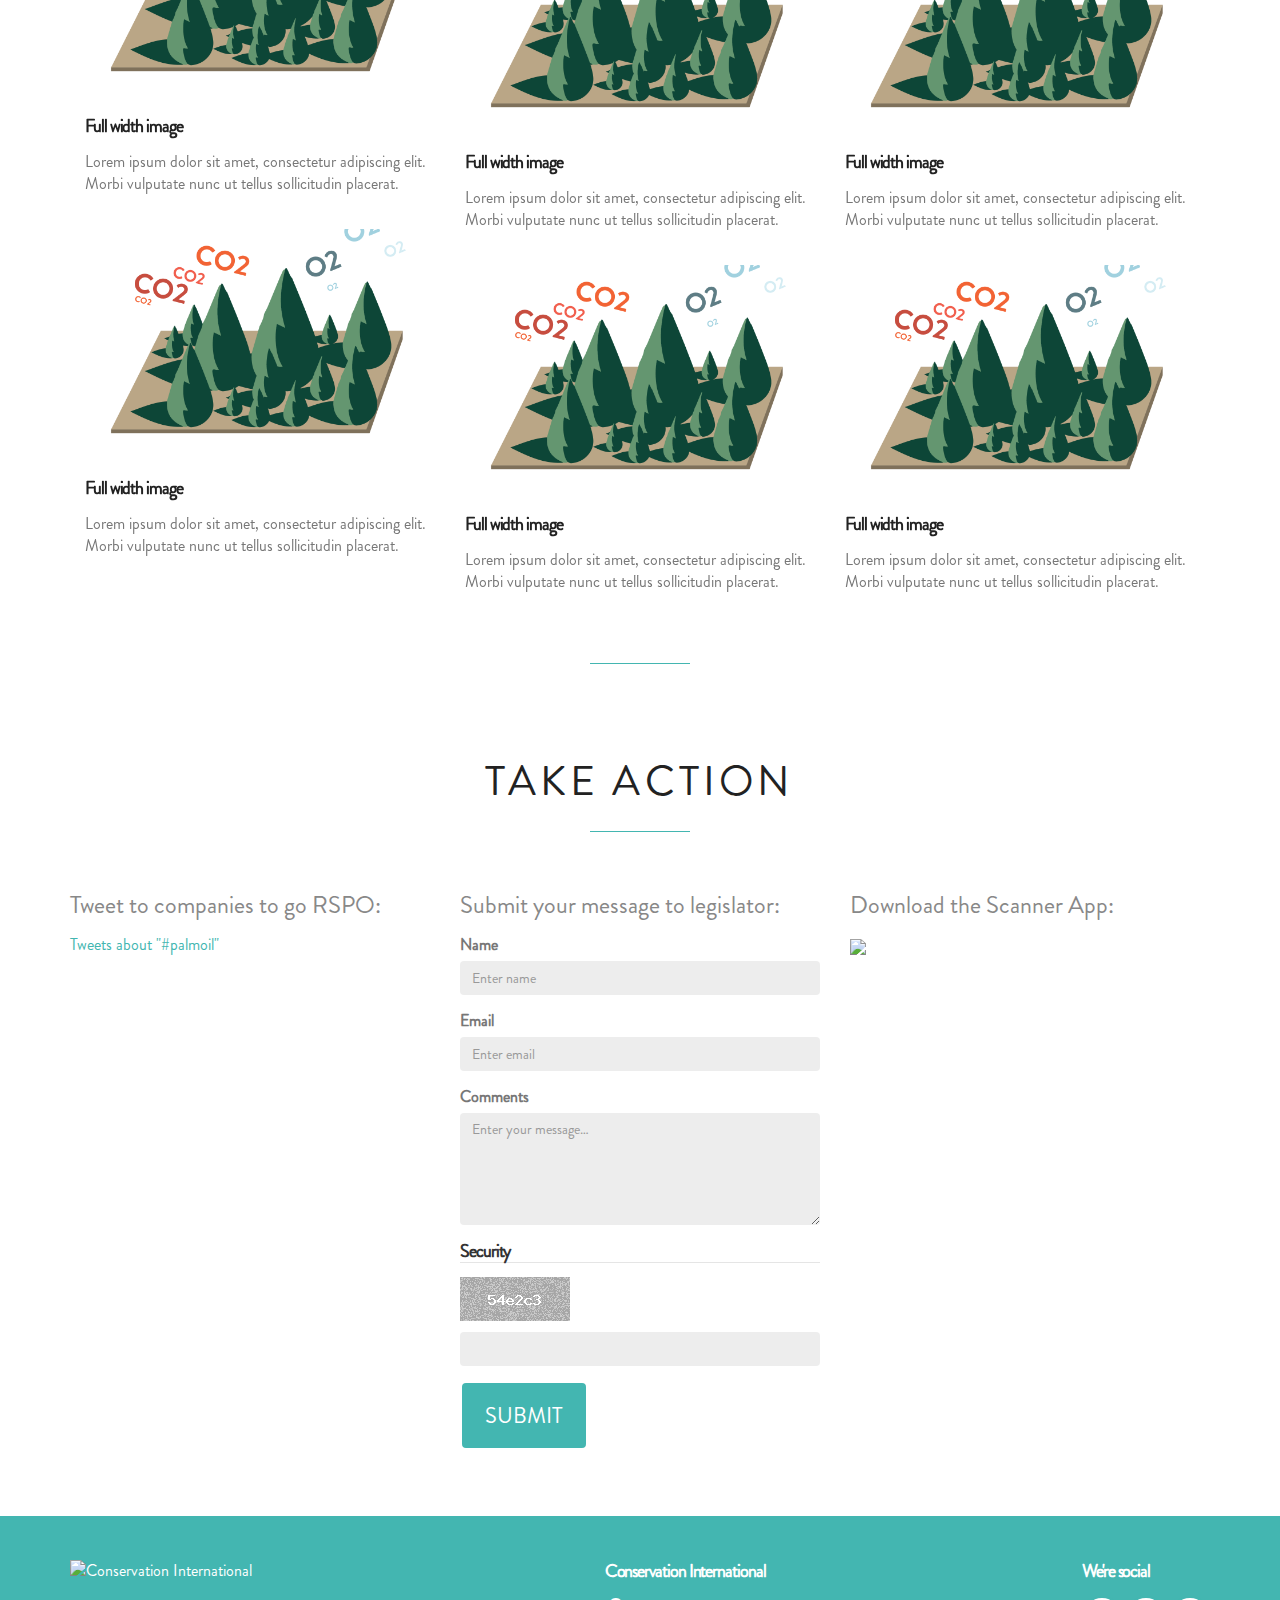
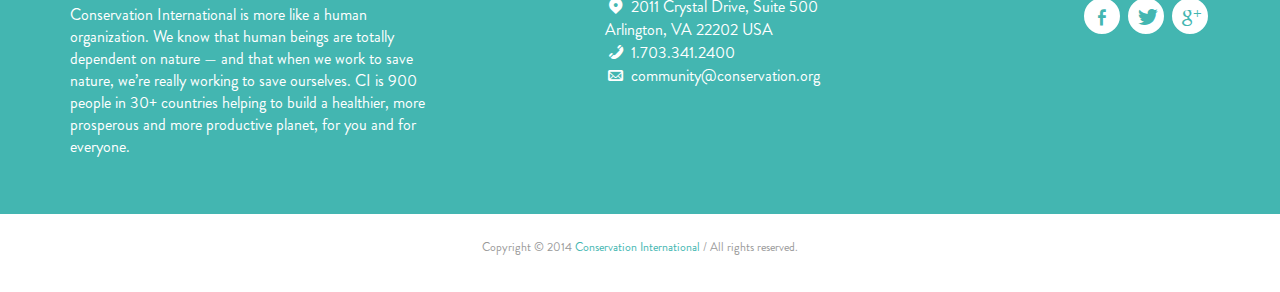
==== commit 68ca1d0f: "inffirst ographic added" ====
--- a/index.html
+++ b/index.html
@@ -72,8 +72,6 @@
 								<ul class="nav navbar-nav pull-right">
 									<li class="active"><a href="#homeFullScreen"><!-- <i class="icon-home-outline"></i> -->Home</a> </li>
 									<li><a href="#infographics"><!-- <i class="icon-star"></i> -->Infographics</a> </li>
-									<li><a href="#articles"><!-- <i class="icon-thumbs-up"> --></i>Articles</a> </li>
-									<li><a href="#video"><!-- <i class="icon-popup-1"></i> -->Video</a> </li>
 									<li><a href="#takeaction"><!-- <i class="icon-users"></i> -->Take Action</a> </li>
 									<!-- <li><a href="#contactSlice"><i class="icon-mail"></i>Contact</a> </li> -->
 								</ul>
@@ -89,27 +87,27 @@
 						<div class="paralaxMask"></div>
 						<div id="fullScreenSliderWrapper">
 							<div id="logoBig">
-								<!-- <img class="img-responsive" src="images/main-logo-big.png" alt="Little Neko Ashley Bootstrap 3 Parallax One Page" /> -->
-								<h1>Save the World by Shopping</h1>	
-							</div>
-							
+								<!-- <img class="img-responsive" src="images/main-logo-big.png" alt="Little Neko Ashley Bootstrap 3 Parallax One Page" /> 
+								<h1>Save the World by Shopping</h1>	-->
+							</div>
+
 						</div>
 					</div>
 				</section>
 
-				<div id="paralaxSlice5" data-stellar-background-ratio="0.5">
+				<!-- <div id="paralaxSlice5" data-stellar-background-ratio="0.5">
 					<div class="maskParent">
 						<div class="paralaxMask"></div>
 						<div class="paralaxText container">
 							<div id="logoBig">
-								<!-- <img class="img-responsive" src="images/main-logo-big.png" alt="Little Neko Ashley Bootstrap 3 Parallax One Page" /> -->
-								<!-- <h1>Save the World by Shopping</h1> -->
+								<img class="img-responsive" src="images/main-logo-big.png" alt="Little Neko Ashley Bootstrap 3 Parallax One Page" /> 
+								<h1>Save the World by Shopping</h1> 
 							</div>
 						</div>
 					</div>
-				</div>
+				</div> -->
 	
-				<section class="slice" id="infographics">
+				<!-- <section class="slice" id="infographics">
 					<div class="container clearfix">
 						<div class="row">
 							<div class="col-sm-12">
@@ -119,7 +117,134 @@
 							</div>
 						</div>
 					</div>
+				</section>		-->
+
+
+				<section class="slice" id="infographics">
+					<div class="container clearfix">
+						<div class="row">
+							<div class="col-sm-12">			
+							<h1>Your Connection to Deforestation</h1>
+								<h2 class="subTitle">Latest data on deforestation rate due to unsustainable palm oil</h2>
+
+							<div class="portfolio-items  isotopeWrapper clearfix imgHover" id="3">
+								<article class="col-sm-4 isotopeItem women">
+									<section class="imgWrapper">
+										<img alt="" src="images/infographics/info1.png" class="img-responsive" id="info1" onmouseover="this.src='images/infographics/info1.gif'" onmouseout="this.src='images/infographics/info1.png'">
+									</section>
+									
+									<section class="boxContent">
+										<p>
+											Rainforests are hotspots of biodiversity and filter vast amounts of carbon from the atmosphere. <br>
+										</p>
+									</section>
+								</article>
+
+								<article class="col-sm-4 isotopeItem cats">
+									<section class="imgWrapper"> 
+										<img alt="" src="images/infographics/infographics-02.png" class="img-responsive"> 
+									</section>
+									<section class="boxContent">
+										<h3>Video YouTube</h3>
+										<p>Lorem ipsum dolor sit amet, consectetur adipiscing elit. Morbi vulputate nunc ut tellus sollicitudin placerat. <br>
+										</p>
+									</section>
+								</article>
+
+								<article class="col-sm-4 isotopeItem graphics">
+									<section class="imgWrapper">
+										<img alt="" src="images/infographics/infographics-03.png" class="img-responsive">
+									</section>
+									<section class="boxContent">
+										<h3>Video Vimeo</h3>
+										<p>Lorem ipsum dolor sit amet, consectetur adipiscing elit. Morbi vulputate nunc ut tellus sollicitudin placerat. <br>
+										</p>
+									</section>
+								</article>
+
+								<article class="col-sm-4 isotopeItem women">
+									<section class="imgWrapper">
+										<img alt="" src="images/infographics/infographics-01.png" class="img-responsive">
+									</section>
+									
+									<section class="boxContent">
+										<h3>Full width image</h3>
+										<p>
+											Lorem ipsum dolor sit amet, consectetur adipiscing elit. Morbi vulputate nunc ut tellus sollicitudin placerat. <br>
+										</p>
+									</section>
+								</article>
+
+								<article class="col-sm-4 isotopeItem women">
+									<section class="imgWrapper">
+										<img alt="" src="images/infographics/infographics-01.png" class="img-responsive">
+									</section>
+									
+									<section class="boxContent">
+										<h3>Full width image</h3>
+										<p>
+											Lorem ipsum dolor sit amet, consectetur adipiscing elit. Morbi vulputate nunc ut tellus sollicitudin placerat. <br>
+										</p>
+									</section>
+								</article>
+
+								<article class="col-sm-4 isotopeItem women">
+									<section class="imgWrapper">
+										<img alt="" src="images/infographics/infographics-01.png" class="img-responsive">
+									</section>
+									
+									<section class="boxContent">
+										<h3>Full width image</h3>
+										<p>
+											Lorem ipsum dolor sit amet, consectetur adipiscing elit. Morbi vulputate nunc ut tellus sollicitudin placerat. <br>
+										</p>
+									</section>
+								</article>
+
+								<article class="col-sm-4 isotopeItem women">
+									<section class="imgWrapper">
+										<img alt="" src="images/infographics/infographics-01.png" class="img-responsive">
+									</section>
+									
+									<section class="boxContent">
+										<h3>Full width image</h3>
+										<p>
+											Lorem ipsum dolor sit amet, consectetur adipiscing elit. Morbi vulputate nunc ut tellus sollicitudin placerat. <br>
+										</p>
+									</section>
+								</article>
+
+								<article class="col-sm-4 isotopeItem women">
+									<section class="imgWrapper">
+										<img alt="" src="images/infographics/infographics-01.png" class="img-responsive">
+									</section>
+									
+									<section class="boxContent">
+										<h3>Full width image</h3>
+										<p>
+											Lorem ipsum dolor sit amet, consectetur adipiscing elit. Morbi vulputate nunc ut tellus sollicitudin placerat. <br>
+										</p>
+									</section>
+								</article>
+
+								<article class="col-sm-4 isotopeItem women">
+									<section class="imgWrapper">
+										<img alt="" src="images/infographics/infographics-01.png" class="img-responsive">
+									</section>
+									
+									<section class="boxContent">
+										<h3>Full width image</h3>
+										<p>
+											Lorem ipsum dolor sit amet, consectetur adipiscing elit. Morbi vulputate nunc ut tellus sollicitudin placerat. <br>
+										</p>
+									</section>
+								</article>
+							</div>	
+							</div>
+						</div>
+					</div>		
 				</section>		
+
 
 							
 					<section class="slice"  id="takeaction" >
--- a/css/layout.css
+++ b/css/layout.css
@@ -509,7 +509,7 @@
 	position: relative;
 
 }
-.paralaxMask {width:100%; height:100%;overflow:hidden;position:absolute;background:rgba(0,0,0,0.15);}
+.paralaxMask {width:100%; height:100%;overflow:hidden;position:absolute;/*background:rgba(0,0,0,0.15);*/}
 
 /*** MEDIA QUERIES ***/
 
@@ -537,7 +537,7 @@
 
 /* HEADER
 ================================================== */
-#mainHeader{background:#eee;}
+/* #mainHeader{background:#eee;} */
 .navbar-brand{/*padding-top:30px; */padding-left: 0;}
 
 
@@ -635,7 +635,7 @@
 #mapWrapper{ height:350px; }
 
 #homeFullScreen {
-	background-image: url('../images/theme-pics/ci.jpg');
+	background-image: url('../images/theme-pics/webmock_small.gif');
 	/*background-image: url('../images/theme-pics/paralax-1.jpg');*/
 	height:100%;
 }
@@ -755,6 +755,8 @@
 	.flexslider .slides > li {height:120px;}
 	#homeFullScreen .flexslider .slides > li{height:60px;}
 	#flexHome h2 {font-size: 12px;}
+	#homeFullScreen {height:320px !important; width:auto;}
+	h1 {font-size:30px;}
 }
 
 @media(min-width:768px){
--- a/css/sea-green.css
+++ b/css/sea-green.css
@@ -168,6 +168,17 @@
 	box-shadow: 0 1px 10px rgba(0, 0, 0, 0.1);
 }
 
+/* header#mainHeader::before {
+	content: '';
+	width: 100%;
+	height: 130px;
+	position: fixed;
+	top: 0px;
+	left: 0px;
+	background: url(http://www.hiibye.com/files/theme/menu-bg.png?503394) 0% 0% repeat transparent;
+	z-index: 1;
+} */
+
 #mainHeader .navbar-inner {
 	background: #444;
 	filter:none !important;
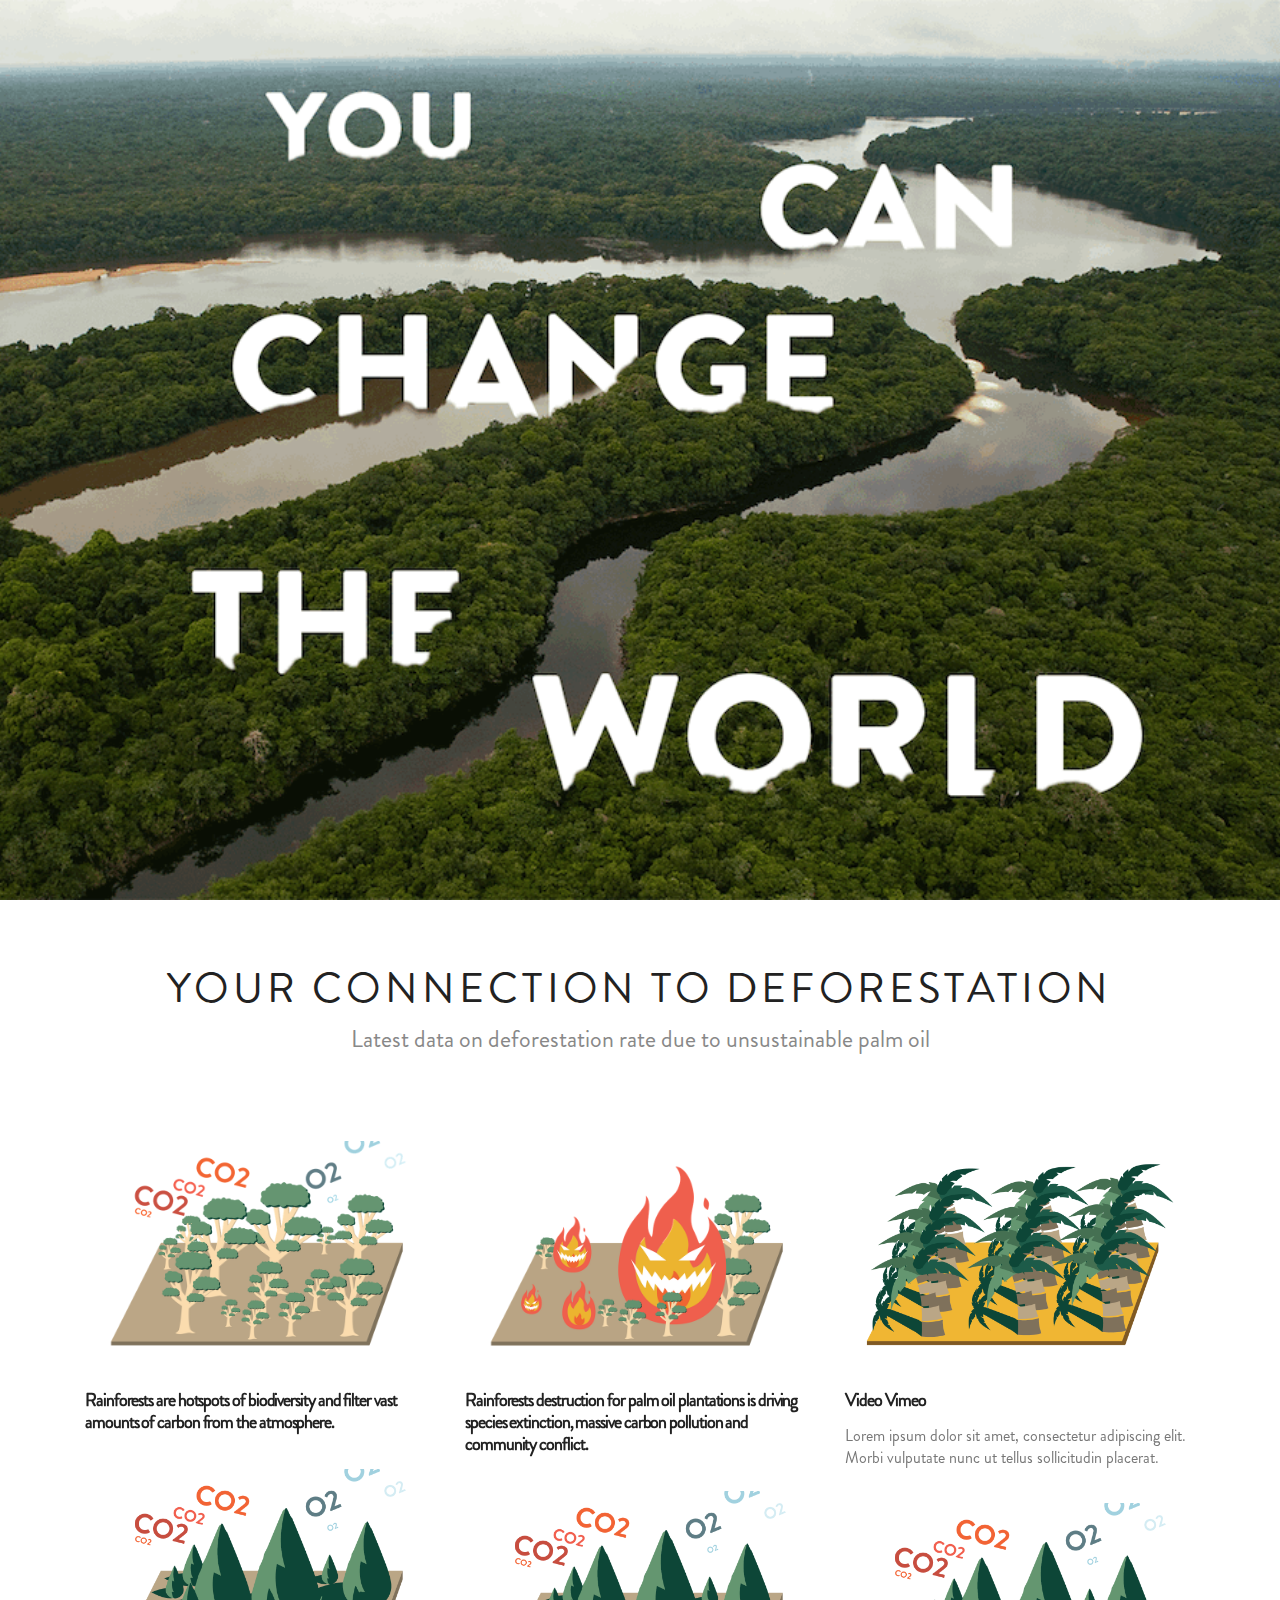
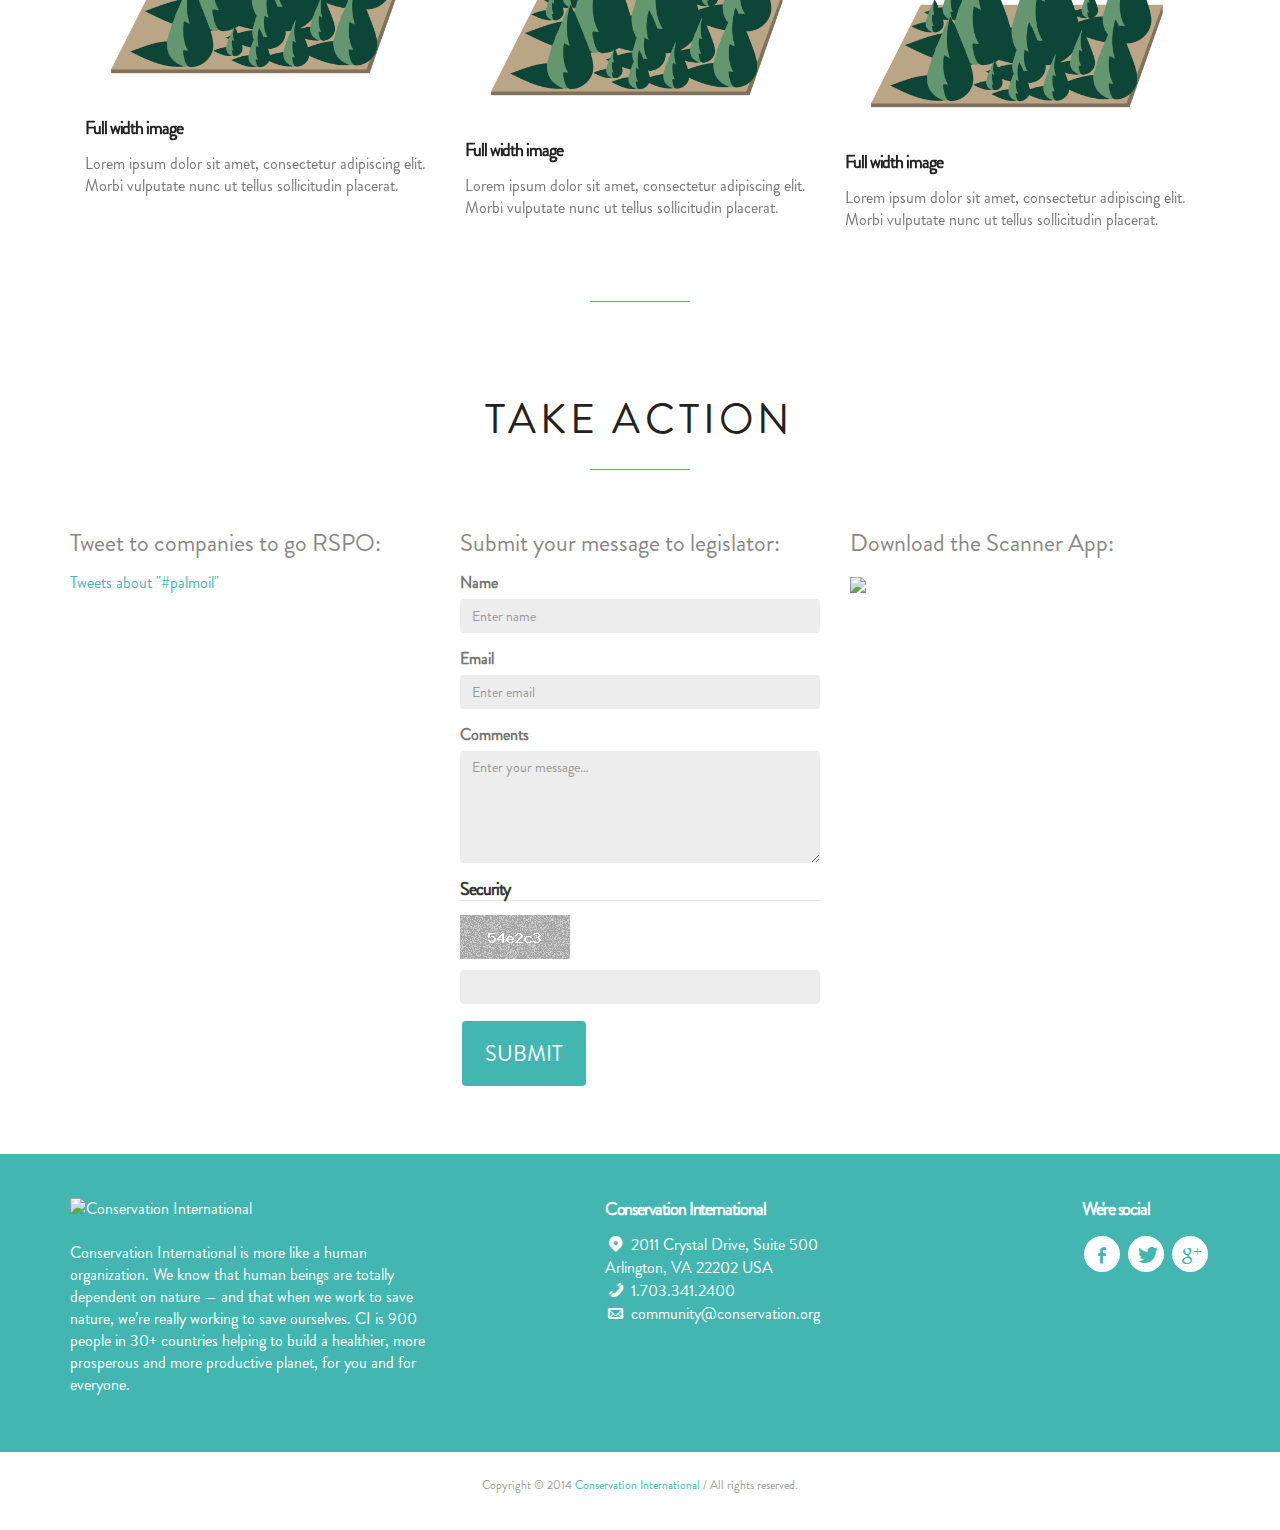
==== commit def6e36e: "edit" ====
--- a/index.html
+++ b/index.html
@@ -38,6 +38,7 @@
 		<link type="text/css" id="colors" rel="stylesheet" href="css/sea-green.css">
 		<!--[if lt IE 9]><script src="http://html5shim.googlecode.com/svn/trunk/html5.js"></script> <![endif]-->
 		<script src="js-plugin/modernizr-2.6.1.min.js"></script>
+
 		<!-- Favicons
 		================================================== -->
 		<link rel="shortcut icon" href="images/favicon.ico">
@@ -106,19 +107,6 @@
 						</div>
 					</div>
 				</div> -->
-	
-				<!-- <section class="slice" id="infographics">
-					<div class="container clearfix">
-						<div class="row">
-							<div class="col-sm-12">
-								<h1>Your Connection to Deforestation</h1>
-								<h2 class="subTitle">Latest data on deforestation rate due to unsustainable palm oil</h2>
-								<img src="images/infographic.jpg" style="width:70%; height:auto; margin:auto; display: block;">
-							</div>
-						</div>
-					</div>
-				</section>		-->
-
 
 				<section class="slice" id="infographics">
 					<div class="container clearfix">
@@ -130,24 +118,24 @@
 							<div class="portfolio-items  isotopeWrapper clearfix imgHover" id="3">
 								<article class="col-sm-4 isotopeItem women">
 									<section class="imgWrapper">
-										<img alt="" src="images/infographics/info1.png" class="img-responsive" id="info1" onmouseover="this.src='images/infographics/info1.gif'" onmouseout="this.src='images/infographics/info1.png'">
-									</section>
-									
-									<section class="boxContent">
-										<p>
+										<img alt="" src="images/infographics/info1.png" class="img-responsive" onmouseover="this.src='images/infographics/info1.gif'" onmouseout="this.src='images/infographics/info1.png'">
+									</section>
+									
+									<section class="boxContent">
+										<h3>
 											Rainforests are hotspots of biodiversity and filter vast amounts of carbon from the atmosphere. <br>
-										</p>
+										</h3>
 									</section>
 								</article>
 
 								<article class="col-sm-4 isotopeItem cats">
 									<section class="imgWrapper"> 
-										<img alt="" src="images/infographics/infographics-02.png" class="img-responsive"> 
-									</section>
-									<section class="boxContent">
-										<h3>Video YouTube</h3>
-										<p>Lorem ipsum dolor sit amet, consectetur adipiscing elit. Morbi vulputate nunc ut tellus sollicitudin placerat. <br>
-										</p>
+										<img alt="" src="images/infographics/info2.png" class="img-responsive" id="info1" onmouseover="this.src='images/infographics/info2.gif'" onmouseout="this.src='images/infographics/info2.png'">
+									</section>
+									<section class="boxContent">
+										<h3>
+											Rainforests destruction for palm oil plantations is driving species extinction, massive carbon pollution and community conflict. <br>
+										</h3>
 									</section>
 								</article>
 
@@ -201,44 +189,6 @@
 									</section>
 								</article>
 
-								<article class="col-sm-4 isotopeItem women">
-									<section class="imgWrapper">
-										<img alt="" src="images/infographics/infographics-01.png" class="img-responsive">
-									</section>
-									
-									<section class="boxContent">
-										<h3>Full width image</h3>
-										<p>
-											Lorem ipsum dolor sit amet, consectetur adipiscing elit. Morbi vulputate nunc ut tellus sollicitudin placerat. <br>
-										</p>
-									</section>
-								</article>
-
-								<article class="col-sm-4 isotopeItem women">
-									<section class="imgWrapper">
-										<img alt="" src="images/infographics/infographics-01.png" class="img-responsive">
-									</section>
-									
-									<section class="boxContent">
-										<h3>Full width image</h3>
-										<p>
-											Lorem ipsum dolor sit amet, consectetur adipiscing elit. Morbi vulputate nunc ut tellus sollicitudin placerat. <br>
-										</p>
-									</section>
-								</article>
-
-								<article class="col-sm-4 isotopeItem women">
-									<section class="imgWrapper">
-										<img alt="" src="images/infographics/infographics-01.png" class="img-responsive">
-									</section>
-									
-									<section class="boxContent">
-										<h3>Full width image</h3>
-										<p>
-											Lorem ipsum dolor sit amet, consectetur adipiscing elit. Morbi vulputate nunc ut tellus sollicitudin placerat. <br>
-										</p>
-									</section>
-								</article>
 							</div>	
 							</div>
 						</div>
